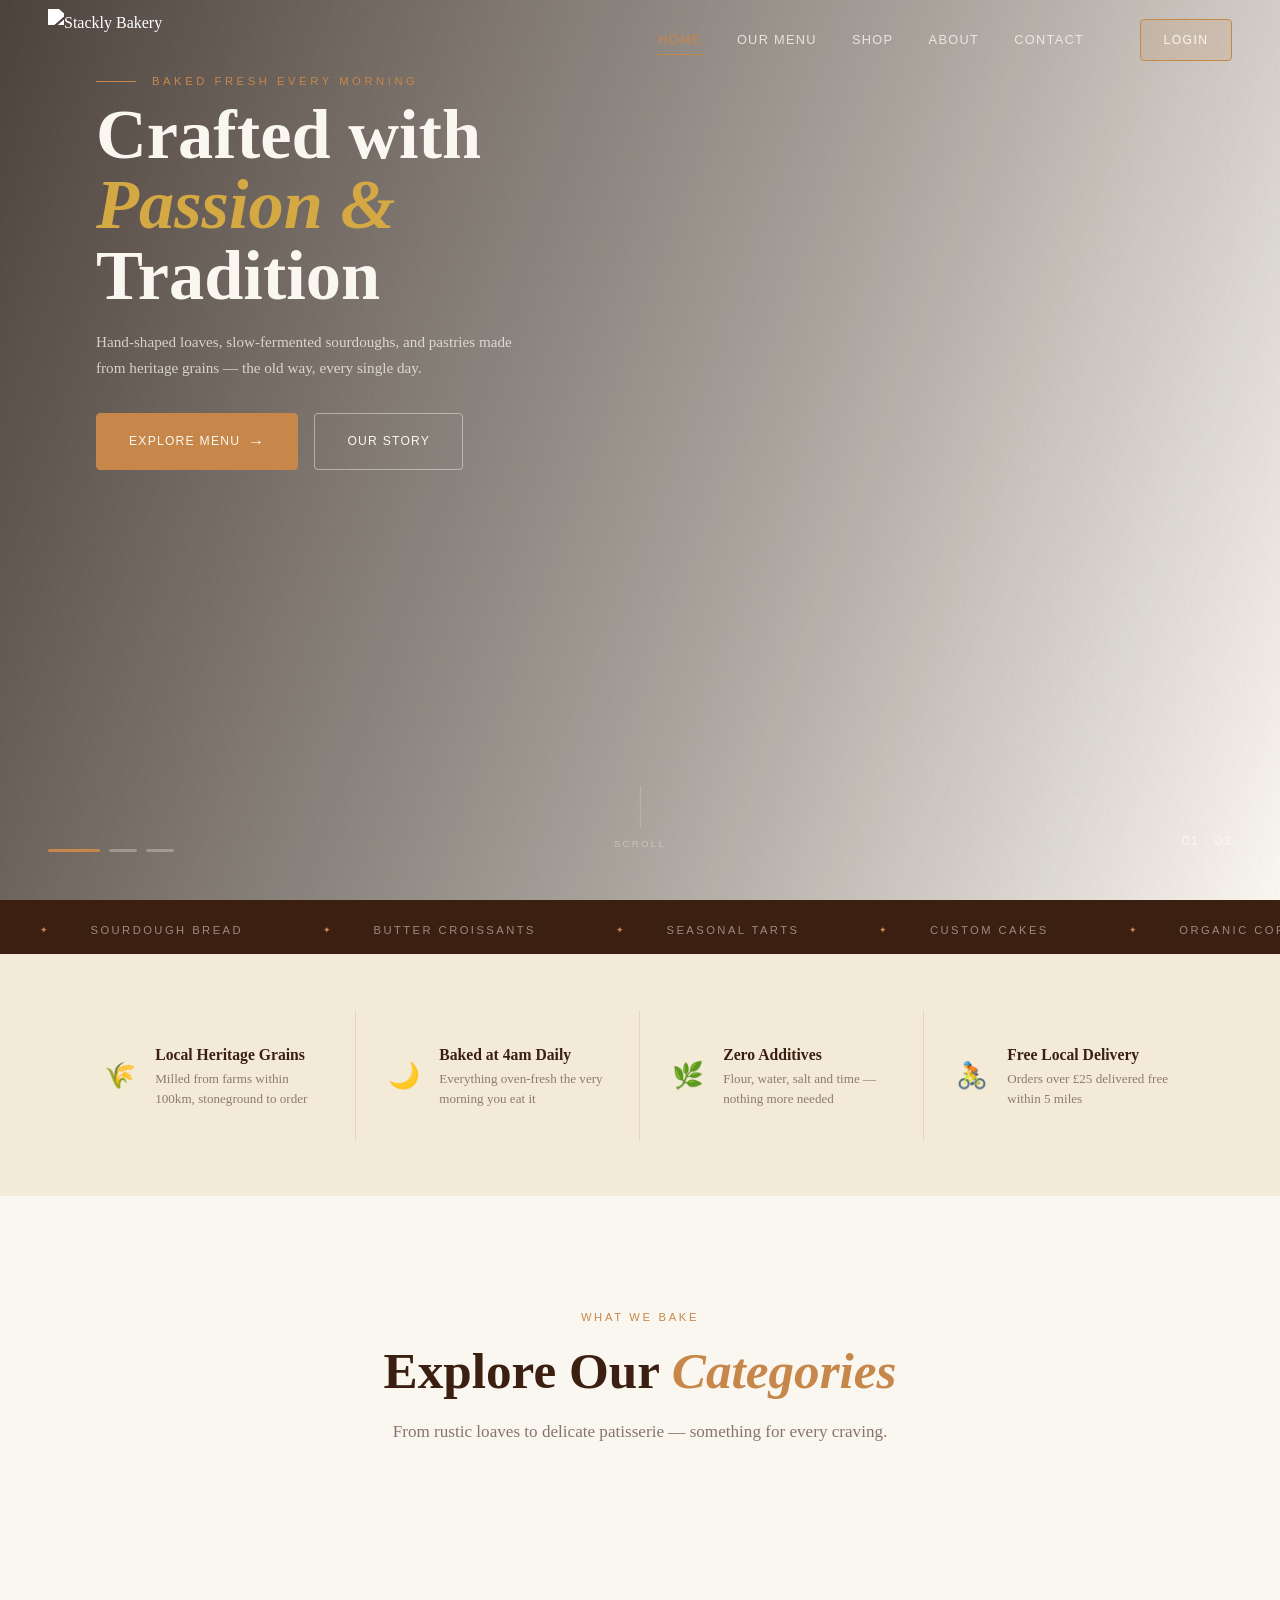
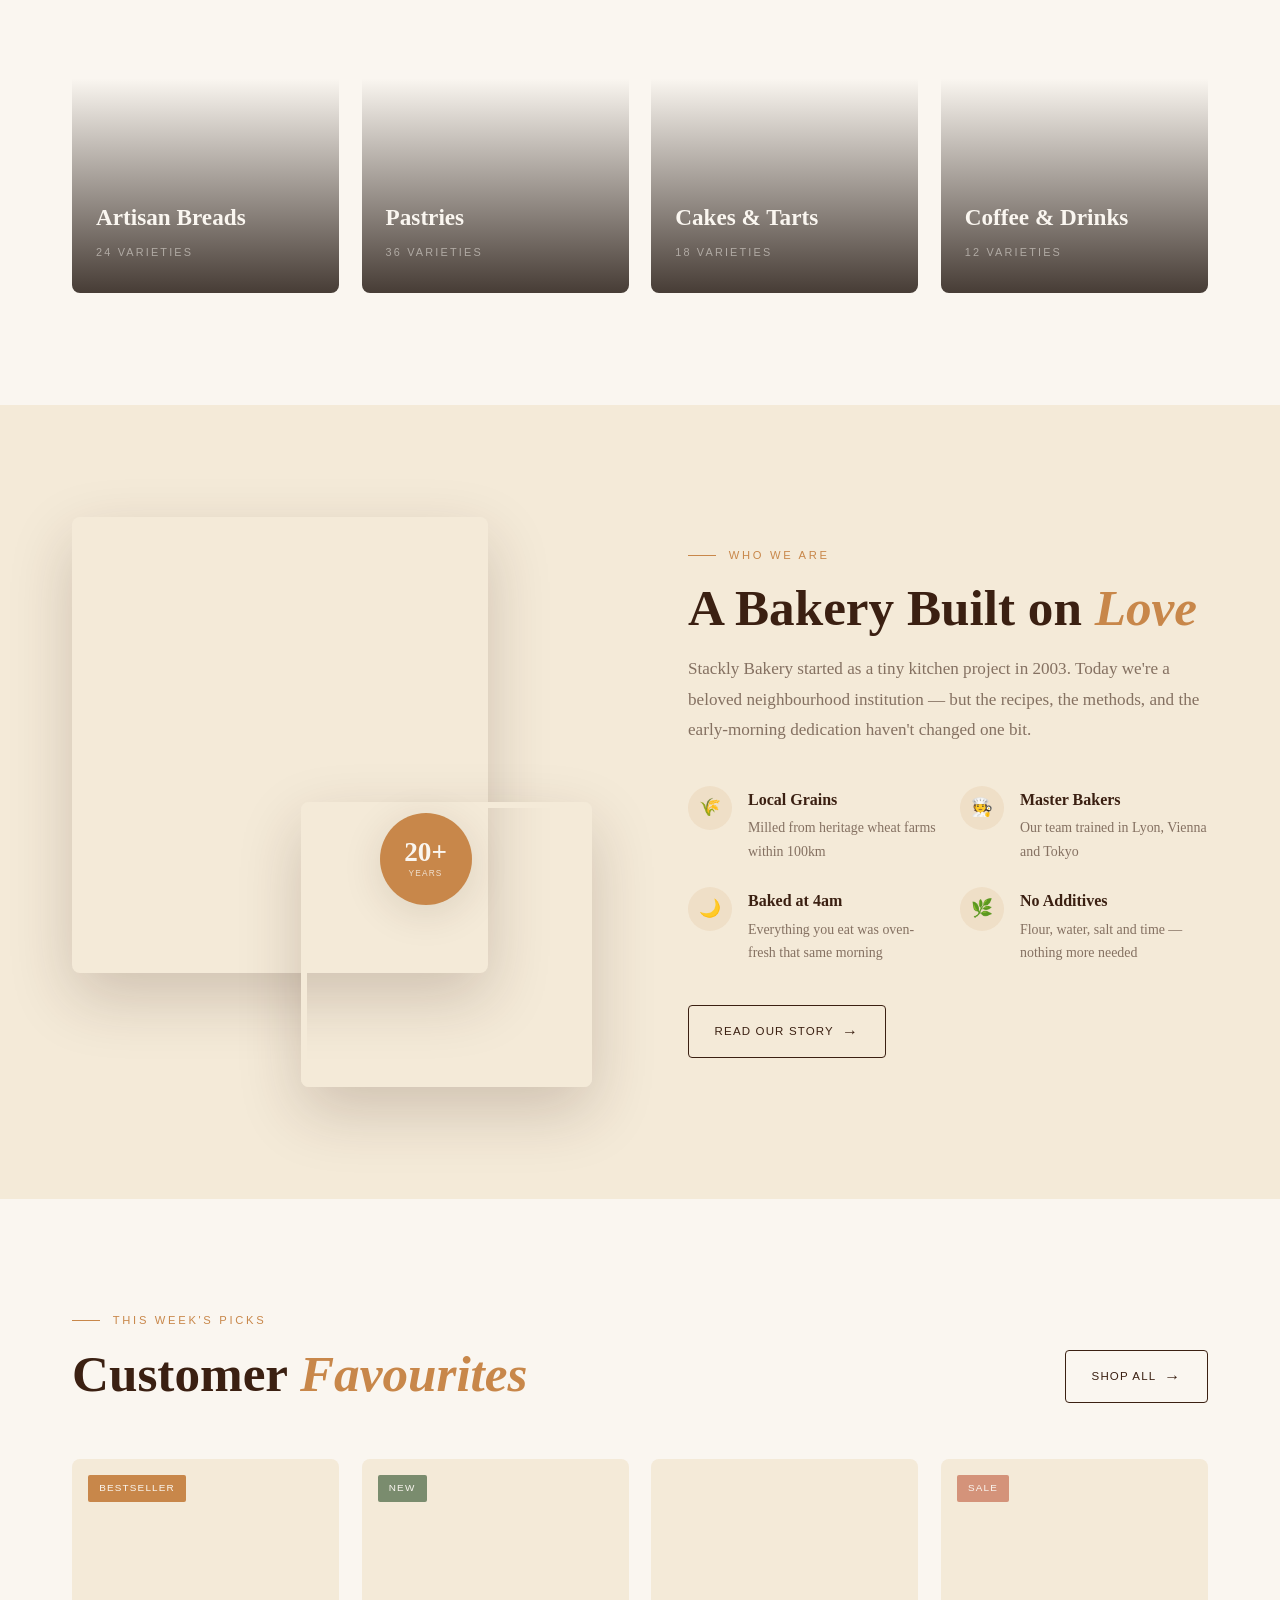
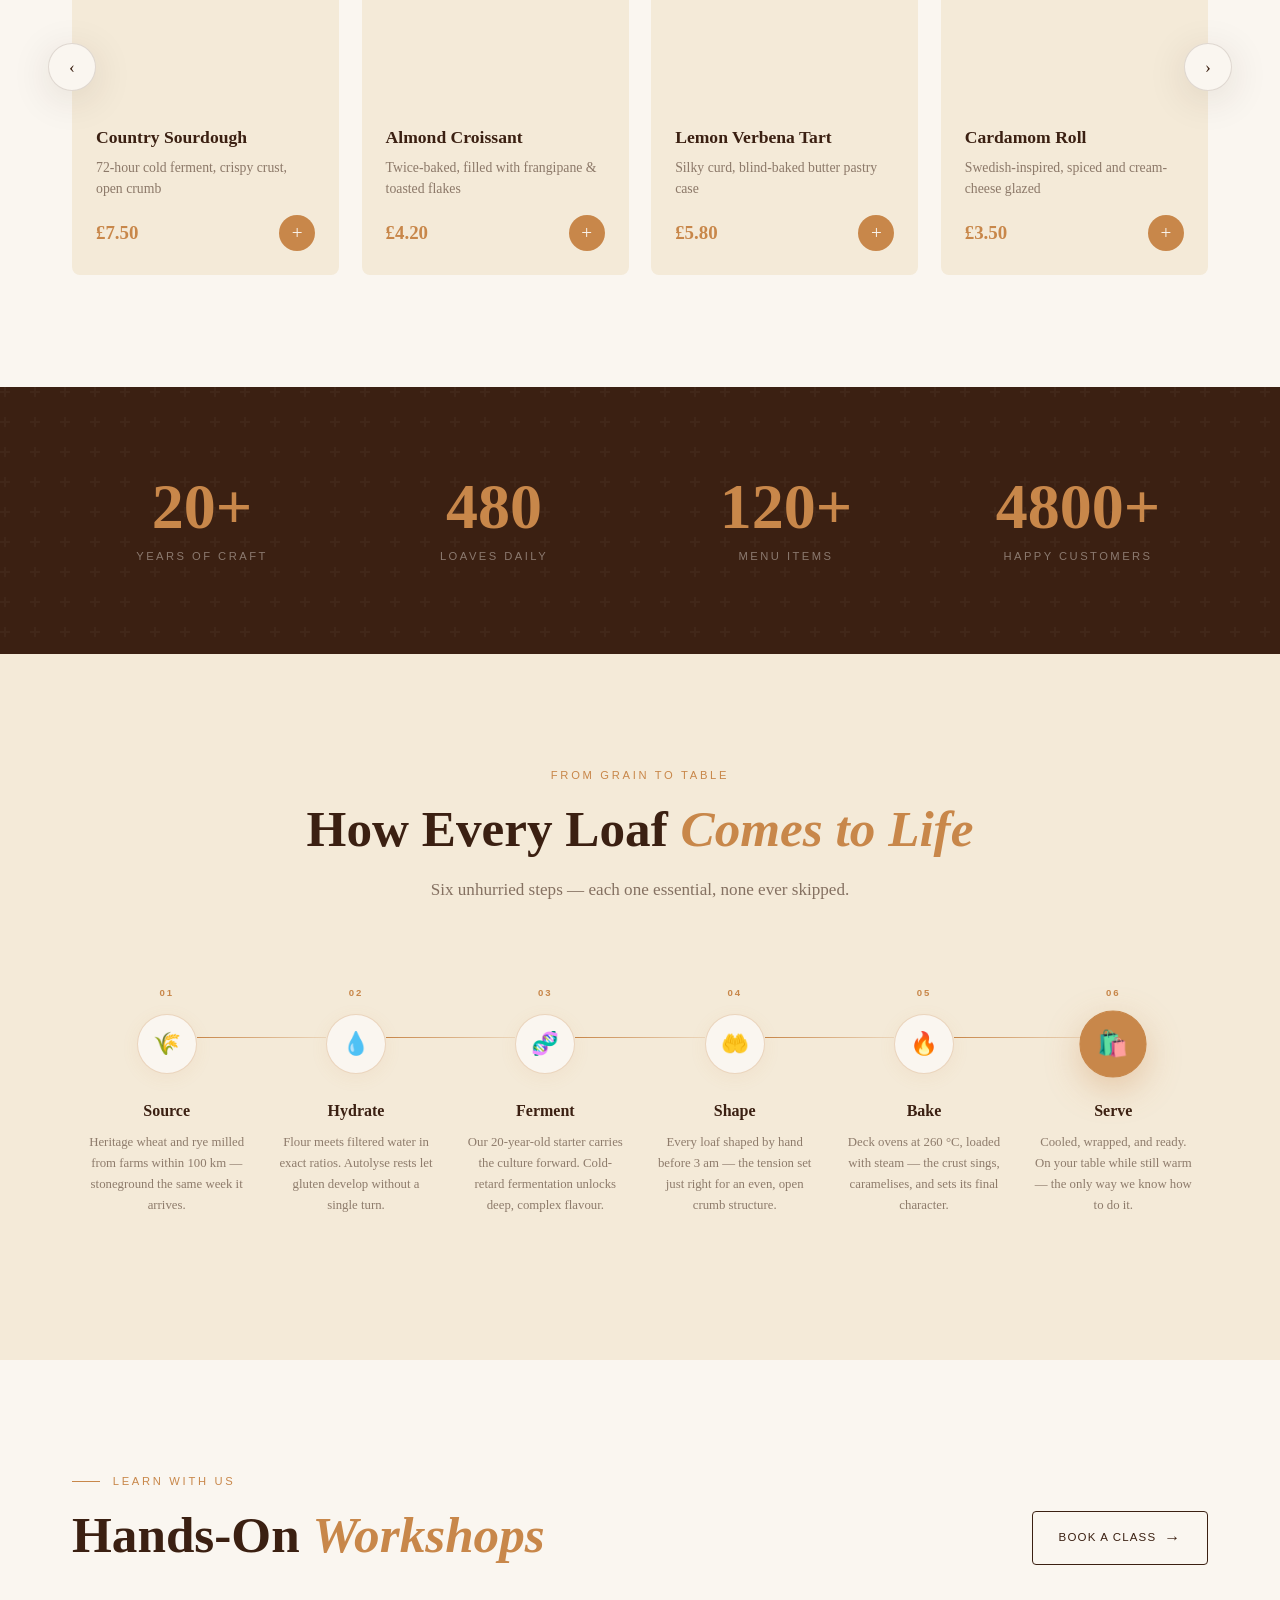
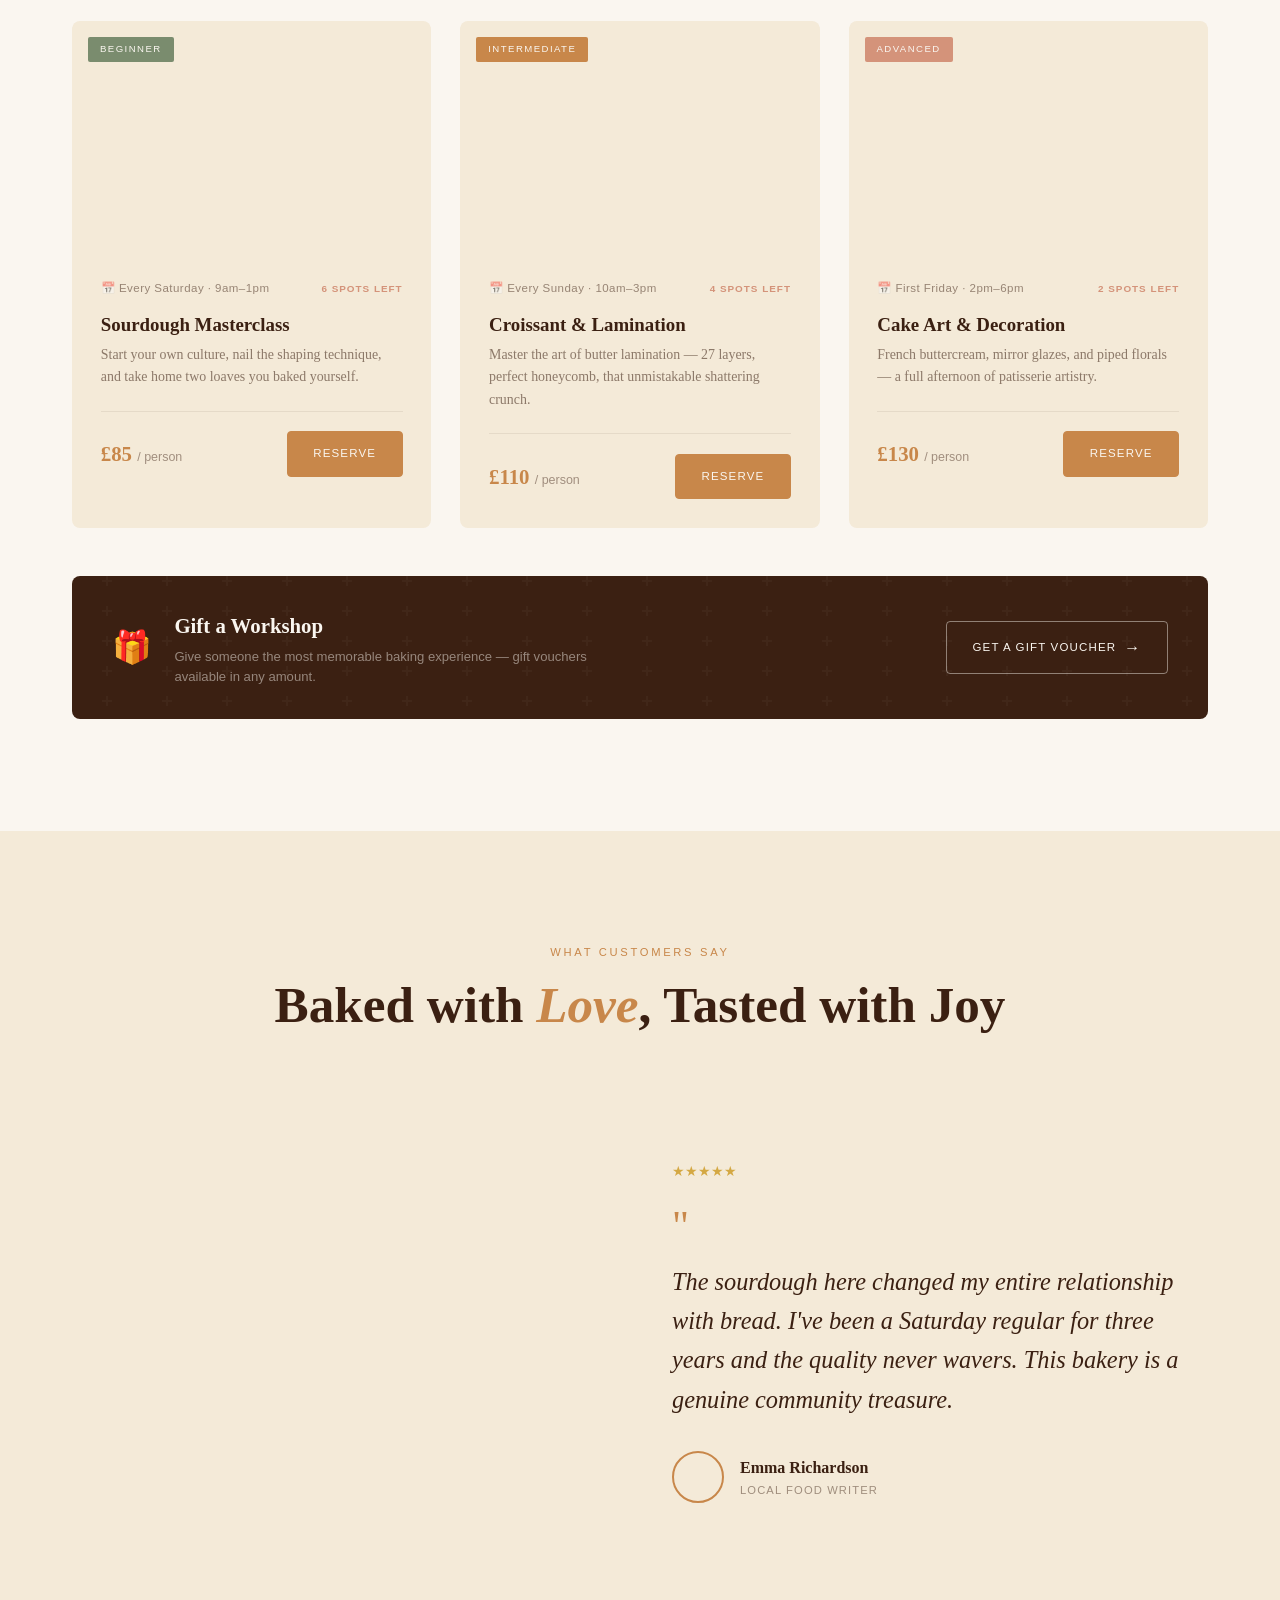
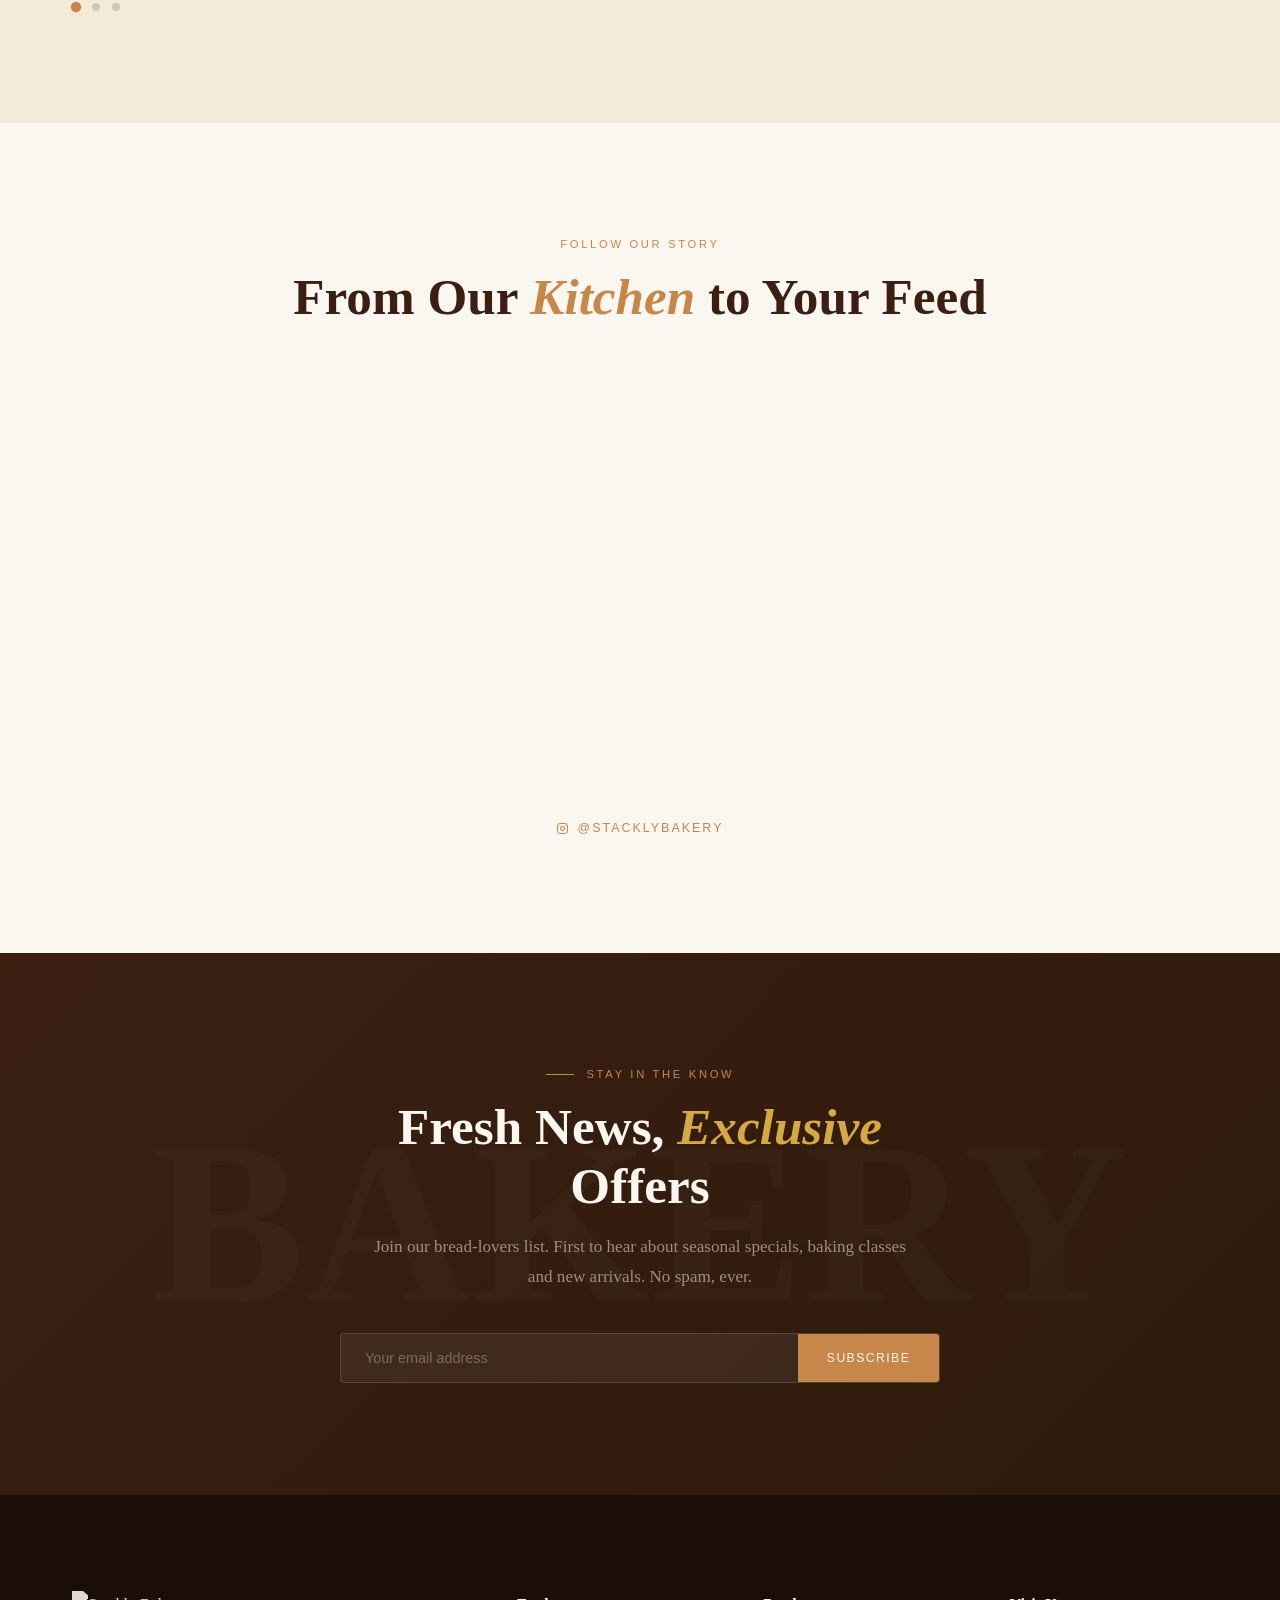
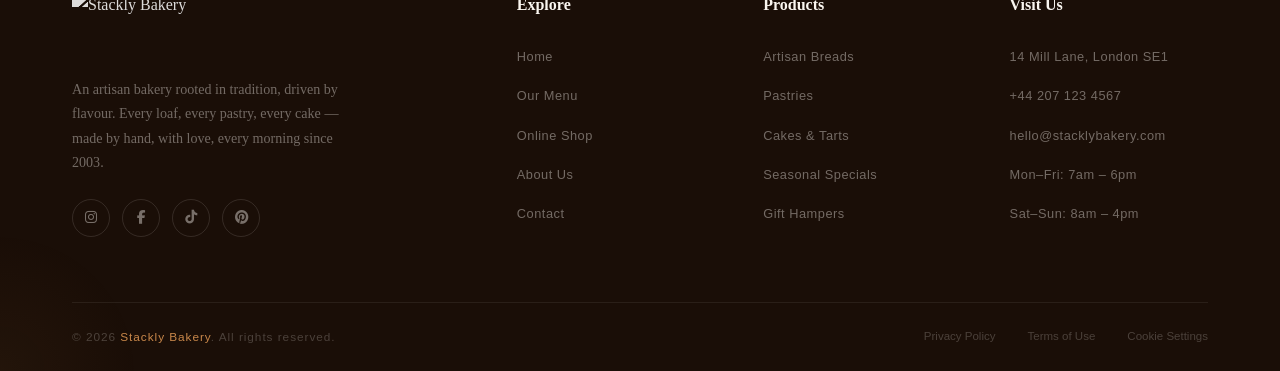
==== index.html @ a498f77d "initial commit" ====
<!DOCTYPE html>
<html lang="en">
<head>
  <meta charset="UTF-8" />
  <meta name="viewport" content="width=device-width, initial-scale=1.0" />
  <title>Stackly Bakery </title>
  <link rel="stylesheet" href="style.css" />
  <link rel="stylesheet" href="https://cdnjs.cloudflare.com/ajax/libs/font-awesome/6.5.0/css/all.min.css" />
</head>
<body>

<!-- Page Transition -->
<div class="page-overlay" id="page-overlay"></div>

<!-- Mobile Menu -->
<nav class="mobile-menu" id="mobile-menu">
  <button class="mobile-close" id="mobile-close" aria-label="Close menu">
    <span class="mobile-close-icon"></span>
  </button>
  <a href="index.html" class="active">Home</a>
  <a href="menu.html">Our Menu</a>
  <a href="shop.html">Shop</a>
  <a href="about.html">About</a>
  <a href="contact.html">Contact</a>
  <div class="mobile-menu-order">
    <a href="login.html" class="mobile-menu-order-btn">Login</a>
  </div>
  <div class="mobile-menu-footer">STACKLY BAKERY · EST. 2003</div>
</nav>

<!-- Navbar -->
<header class="navbar" id="navbar">
  <a href="index.html" class="nav-logo">
    <img
      src="https://snabsolutions.in/wp-content/uploads/2026/02/stackly-snab-solutions.png"
      alt="Stackly Bakery"
      class="nav-logo-img"
      loading="eager"
    />
  </a>
  <nav class="nav-links">
    <a href="index.html" class="active">Home</a>
    <a href="menu.html">Our Menu</a>
    <a href="shop.html">Shop</a>
    <a href="about.html">About</a>
    <a href="contact.html">Contact</a>
  </nav>
  <a href="login.html" class="nav-cta">Login</a>
  <button class="hamburger" id="hamburger" aria-label="Open menu">
    <span></span><span></span><span></span>
  </button>
</header>

<!-- ═══════════════════════════════════════
     HERO SLIDER
═══════════════════════════════════════ -->
<section class="hero-home">
  <div class="hero-slider">

    <div class="hero-slide active">
      <picture>
        <source srcset="https://images.unsplash.com/photo-1555507036-ab1f4038808a?w=1600&q=80&fit=crop&fm=webp" type="image/webp" />
        <img src="https://images.unsplash.com/photo-1555507036-ab1f4038808a?w=1600&q=80&fit=crop" alt="Fresh sourdough bread" loading="eager" />
      </picture>
      <div class="hero-content">
        <p class="hero-eyebrow">Baked Fresh Every Morning</p>
        <h1 class="hero-title">Crafted with<br /><em>Passion &amp;</em><br />Tradition</h1>
        <p class="hero-text">Hand-shaped loaves, slow-fermented sourdoughs, and pastries made from heritage grains — the old way, every single day.</p>
        <div class="hero-btns">
          <a href="menu.html" class="btn btn-primary btn-lg btn-arrow">Explore Menu</a>
          <a href="about.html" class="btn btn-outline btn-lg">Our Story</a>
        </div>
      </div>
    </div>

    <div class="hero-slide">
      <picture>
        <source srcset="https://images.unsplash.com/photo-1558961363-fa8fdf82db35?w=1600&q=80&fit=crop&fm=webp" type="image/webp" />
        <img src="https://images.unsplash.com/photo-1558961363-fa8fdf82db35?w=1600&q=80&fit=crop" alt="Assorted pastries" loading="lazy" />
      </picture>
      <div class="hero-content">
        <p class="hero-eyebrow">Sweet Moments Daily</p>
        <h1 class="hero-title">Pastries Worth<br /><em>WakingUp</em><br />Early For</h1>
        <p class="hero-text">Buttery croissants, fruit tarts, and hand-piped cakes — each made in-house before sunrise so they're perfect for you.</p>
        <div class="hero-btns">
          <a href="menu.html" class="btn btn-primary btn-lg btn-arrow">View Pastries</a>
          <a href="shop.html" class="btn btn-outline btn-lg">Shop Gifts</a>
        </div>
      </div>
    </div>

    <div class="hero-slide">
      <picture>
        <source srcset="https://images.unsplash.com/photo-1509440159596-0249088772ff?w=1600&q=80&fit=crop&fm=webp" type="image/webp" />
        <img src="https://images.unsplash.com/photo-1509440159596-0249088772ff?w=1600&q=80&fit=crop" alt="Baker at work" loading="lazy" />
      </picture>
      <div class="hero-content">
        <p class="hero-eyebrow">Since 2003</p>
        <h1 class="hero-title">Twenty Years of<br /><em>Artisan</em><br />Excellence</h1>
        <p class="hero-text">Two decades of perfecting our craft. Locally sourced ingredients, time-honoured recipes, and a community that keeps us kneading.</p>
        <div class="hero-btns">
          <a href="about.html" class="btn btn-primary btn-lg btn-arrow">Our Journey</a>
          <a href="contact.html" class="btn btn-outline btn-lg">Find Us</a>
        </div>
      </div>
    </div>

  </div>

  <div class="slider-nav">
    <div class="slider-dot active"></div>
    <div class="slider-dot"></div>
    <div class="slider-dot"></div>
  </div>

  <div class="slider-counter">
    <span id="slider-current">01</span> / <span id="slider-total">03</span>
  </div>

  <div class="scroll-hint">
    <div class="scroll-hint-line"></div>
    <span>Scroll</span>
  </div>
</section>

<!-- MARQUEE -->
<div class="marquee-bar">
  <div class="marquee-track">
    <div class="marquee-item">Sourdough Bread</div>
    <div class="marquee-item">Butter Croissants</div>
    <div class="marquee-item">Seasonal Tarts</div>
    <div class="marquee-item">Custom Cakes</div>
    <div class="marquee-item">Organic Coffee</div>
    <div class="marquee-item">Artisan Bagels</div>
    <div class="marquee-item">Vegan Options</div>
    <div class="marquee-item">Gift Hampers</div>
    <div class="marquee-item">Sourdough Bread</div>
    <div class="marquee-item">Butter Croissants</div>
    <div class="marquee-item">Seasonal Tarts</div>
    <div class="marquee-item">Custom Cakes</div>
    <div class="marquee-item">Organic Coffee</div>
    <div class="marquee-item">Artisan Bagels</div>
    <div class="marquee-item">Vegan Options</div>
    <div class="marquee-item">Gift Hampers</div>
  </div>
</div>

<!-- FEATURE STRIP -->
<div class="feature-strip">
  <div class="container">
    <div class="feature-strip-grid">
      <div class="feature-strip-item reveal" data-delay="1">
        <span class="feature-strip-icon">🌾</span>
        <div>
          <div class="feature-strip-name">Local Heritage Grains</div>
          <div class="feature-strip-desc">Milled from farms within 100km, stoneground to order</div>
        </div>
      </div>
      <div class="feature-strip-item reveal" data-delay="2">
        <span class="feature-strip-icon">🌙</span>
        <div>
          <div class="feature-strip-name">Baked at 4am Daily</div>
          <div class="feature-strip-desc">Everything oven-fresh the very morning you eat it</div>
        </div>
      </div>
      <div class="feature-strip-item reveal" data-delay="3">
        <span class="feature-strip-icon">🌿</span>
        <div>
          <div class="feature-strip-name">Zero Additives</div>
          <div class="feature-strip-desc">Flour, water, salt and time — nothing more needed</div>
        </div>
      </div>
      <div class="feature-strip-item reveal" data-delay="4">
        <span class="feature-strip-icon">🚴</span>
        <div>
          <div class="feature-strip-name">Free Local Delivery</div>
          <div class="feature-strip-desc">Orders over £25 delivered free within 5 miles</div>
        </div>
      </div>
    </div>
  </div>
</div>

<!-- CATEGORIES -->
<section class="section categories-section">
  <div class="container">
    <div class="text-center reveal">
      <p class="section-label">What We Bake</p>
      <h2 class="section-title">Explore Our <em>Categories</em></h2>
      <p class="section-sub">From rustic loaves to delicate patisserie — something for every craving.</p>
    </div>

    <div class="categories-grid">
      <div class="cat-card reveal" data-delay="1">
        <picture>
          <source srcset="https://pub-aaa82e9851064d22b954c3ebbafc9ae6.r2.dev/legacy/webp/freshly-baked-assortment-of-artisan-breads-Z7pfWHt-5vGHGeIwTIzjU.webp" type="image/webp" />
          <img src="https://pub-aaa82e9851064d22b954c3ebbafc9ae6.r2.dev/legacy/webp/freshly-baked-assortment-of-artisan-breads-Z7pfWHt-5vGHGeIwTIzjU.webp" alt="Artisan Breads" loading="lazy" />
        </picture>
        <div class="cat-card-info">
          <div class="cat-card-name">Artisan Breads</div>
          <div class="cat-card-count">24 varieties</div>
        </div>
        <a href="menu.html" class="cat-card-arrow">→</a>
      </div>

      <div class="cat-card reveal" data-delay="2">
        <picture>
          <source srcset="https://images.unsplash.com/photo-1548365328-8c6db3220e4c?w=600&q=80&fit=crop&fm=webp" type="image/webp" />
          <img src="https://images.unsplash.com/photo-1548365328-8c6db3220e4c?w=600&q=80&fit=crop" alt="Pastries" loading="lazy" />
        </picture>
        <div class="cat-card-info">
          <div class="cat-card-name">Pastries</div>
          <div class="cat-card-count">36 varieties</div>
        </div>
        <a href="menu.html" class="cat-card-arrow">→</a>
      </div>

      <div class="cat-card reveal" data-delay="3">
        <picture>
          <source srcset="https://images.unsplash.com/photo-1486427944299-d1955d23e34d?w=600&q=80&fit=crop&fm=webp" type="image/webp" />
          <img src="https://images.unsplash.com/photo-1486427944299-d1955d23e34d?w=600&q=80&fit=crop" alt="Cakes &amp; Tarts" loading="lazy" />
        </picture>
        <div class="cat-card-info">
          <div class="cat-card-name">Cakes &amp; Tarts</div>
          <div class="cat-card-count">18 varieties</div>
        </div>
        <a href="menu.html" class="cat-card-arrow">→</a>
      </div>

      <div class="cat-card reveal" data-delay="4">
        <picture>
          <source srcset="https://images.unsplash.com/photo-1495474472287-4d71bcdd2085?w=600&q=80&fit=crop&fm=webp" type="image/webp" />
          <img src="https://images.unsplash.com/photo-1495474472287-4d71bcdd2085?w=600&q=80&fit=crop" alt="Coffee &amp; Drinks" loading="lazy" />
        </picture>
        <div class="cat-card-info">
          <div class="cat-card-name">Coffee &amp; Drinks</div>
          <div class="cat-card-count">12 varieties</div>
        </div>
        <a href="menu.html" class="cat-card-arrow">→</a>
      </div>
    </div>
  </div>
</section>

<!-- ABOUT TEASER -->
<section class="section about-teaser">
  <div class="container">
    <div class="about-teaser-inner">
      <div class="about-image-stack reveal-left">
        <div class="about-img-main">
          <picture>
            <source srcset="https://images.unsplash.com/photo-1507003211169-0a1dd7228f2d?w=700&q=80&fit=crop&crop=faces&fm=webp" type="image/webp" />
            <img src="https://images.unsplash.com/photo-1507003211169-0a1dd7228f2d?w=700&q=80&fit=crop&crop=faces" alt="Head baker" loading="lazy" />
          </picture>
        </div>
        <div class="about-img-accent">
          <picture>
            <source srcset="https://images.unsplash.com/photo-1568254183919-78a4f43a2877?w=400&q=80&fit=crop&fm=webp" type="image/webp" />
            <img src="https://images.unsplash.com/photo-1568254183919-78a4f43a2877?w=400&q=80&fit=crop" alt="Fresh loaves" loading="lazy" />
          </picture>
        </div>
        <div class="about-badge">
          <div class="about-badge-num">20+</div>
          <div class="about-badge-text">Years</div>
        </div>
      </div>

      <div class="reveal-right">
        <p class="section-label">Who We Are</p>
        <h2 class="section-title">A Bakery Built on <em>Love</em></h2>
        <p class="section-sub">Stackly Bakery started as a tiny kitchen project in 2003. Today we're a beloved neighbourhood institution — but the recipes, the methods, and the early-morning dedication haven't changed one bit.</p>

        <div class="about-features">
          <div class="about-feat">
            <div class="about-feat-icon">🌾</div>
            <div>
              <div class="about-feat-title">Local Grains</div>
              <div class="about-feat-text">Milled from heritage wheat farms within 100km</div>
            </div>
          </div>
          <div class="about-feat">
            <div class="about-feat-icon">🧑‍🍳</div>
            <div>
              <div class="about-feat-title">Master Bakers</div>
              <div class="about-feat-text">Our team trained in Lyon, Vienna and Tokyo</div>
            </div>
          </div>
          <div class="about-feat">
            <div class="about-feat-icon">🌙</div>
            <div>
              <div class="about-feat-title">Baked at 4am</div>
              <div class="about-feat-text">Everything you eat was oven-fresh that same morning</div>
            </div>
          </div>
          <div class="about-feat">
            <div class="about-feat-icon">🌿</div>
            <div>
              <div class="about-feat-title">No Additives</div>
              <div class="about-feat-text">Flour, water, salt and time — nothing more needed</div>
            </div>
          </div>
        </div>

        <div style="margin-top:2.5rem">
          <a href="about.html" class="btn btn-outline-dark btn-arrow">Read Our Story</a>
        </div>
      </div>
    </div>
  </div>
</section>

<!-- FEATURED PRODUCTS -->
<section class="section products-section">
  <div class="container">
    <div style="display:flex;align-items:flex-end;justify-content:space-between;flex-wrap:wrap;gap:1rem;">
      <div class="reveal">
        <p class="section-label">This Week's Picks</p>
        <h2 class="section-title">Customer <em>Favourites</em></h2>
      </div>
      <a href="shop.html" class="btn btn-outline-dark btn-arrow reveal">Shop All</a>
    </div>

    <div class="products-carousel">
      <div class="products-track-wrap">
        <div class="products-track" id="products-track">

          <div class="product-card">
            <div class="product-img">
              <picture>
                <source srcset="https://images.unsplash.com/photo-1586444248902-2f64eddc13df?w=500&q=80&fit=crop&fm=webp" type="image/webp" />
                <img src="https://images.unsplash.com/photo-1586444248902-2f64eddc13df?w=500&q=80&fit=crop" alt="Country Sourdough" loading="lazy" />
              </picture>
              <div class="product-badge">Bestseller</div>
            </div>
            <div class="product-info">
              <div class="product-name">Country Sourdough</div>
              <div class="product-desc">72-hour cold ferment, crispy crust, open crumb</div>
              <div class="product-footer">
                <div class="product-price">£7.50</div>
                <button class="product-add" title="Add to cart">+</button>
              </div>
            </div>
          </div>

          <div class="product-card">
            <div class="product-img">
              <picture>
                <source srcset="https://images.unsplash.com/photo-1555507036-ab1f4038808a?w=500&q=80&fit=crop&fm=webp" type="image/webp" />
                <img src="https://images.unsplash.com/photo-1555507036-ab1f4038808a?w=500&q=80&fit=crop" alt="Almond Croissant" loading="lazy" />
              </picture>
              <div class="product-badge new">New</div>
            </div>
            <div class="product-info">
              <div class="product-name">Almond Croissant</div>
              <div class="product-desc">Twice-baked, filled with frangipane &amp; toasted flakes</div>
              <div class="product-footer">
                <div class="product-price">£4.20</div>
                <button class="product-add" title="Add to cart">+</button>
              </div>
            </div>
          </div>

          <div class="product-card">
            <div class="product-img">
              <picture>
                <source srcset="https://images.unsplash.com/photo-1571115177098-24ec42ed204d?w=500&q=80&fit=crop&fm=webp" type="image/webp" />
                <img src="https://images.unsplash.com/photo-1571115177098-24ec42ed204d?w=500&q=80&fit=crop" alt="Lemon Tart" loading="lazy" />
              </picture>
            </div>
            <div class="product-info">
              <div class="product-name">Lemon Verbena Tart</div>
              <div class="product-desc">Silky curd, blind-baked butter pastry case</div>
              <div class="product-footer">
                <div class="product-price">£5.80</div>
                <button class="product-add" title="Add to cart">+</button>
              </div>
            </div>
          </div>

          <div class="product-card">
            <div class="product-img">
              <picture>
                <source srcset="https://images.unsplash.com/photo-1464349095431-e9a21285b5f3?w=500&q=80&fit=crop&fm=webp" type="image/webp" />
                <img src="https://images.unsplash.com/photo-1464349095431-e9a21285b5f3?w=500&q=80&fit=crop" alt="Cardamom Roll" loading="lazy" />
              </picture>
              <div class="product-badge sale">Sale</div>
            </div>
            <div class="product-info">
              <div class="product-name">Cardamom Roll</div>
              <div class="product-desc">Swedish-inspired, spiced and cream-cheese glazed</div>
              <div class="product-footer">
                <div class="product-price">£3.50</div>
                <button class="product-add" title="Add to cart">+</button>
              </div>
            </div>
          </div>

          <div class="product-card">
            <div class="product-img">
              <picture>
                <source srcset="https://7thheavendehradun.in/wp-content/uploads/2025/09/10.webp" type="image/webp" />
                <img src="https://7thheavendehradun.in/wp-content/uploads/2025/09/10.webp" alt="Chocolate Cake" loading="lazy" />
              </picture>
            </div>
            <div class="product-info">
              <div class="product-name">Dark Chocolate Cake</div>
              <div class="product-desc">Three layers, ganache drip, cocoa nibs topping</div>
              <div class="product-footer">
                <div class="product-price">£32.00</div>
                <button class="product-add" title="Add to cart">+</button>
              </div>
            </div>
          </div>

          <div class="product-card">
            <div class="product-img">
              <picture>
                <source srcset="https://images.unsplash.com/photo-1534432182912-63863115e106?w=500&q=80&fit=crop&fm=webp" type="image/webp" />
                <img src="https://images.unsplash.com/photo-1534432182912-63863115e106?w=500&q=80&fit=crop" alt="Focaccia" loading="lazy" />
              </picture>
              <div class="product-badge new">New</div>
            </div>
            <div class="product-info">
              <div class="product-name">Rosemary Focaccia</div>
              <div class="product-desc">Dimpled, olive-oiled, topped with fleur de sel</div>
              <div class="product-footer">
                <div class="product-price">£5.00</div>
                <button class="product-add" title="Add to cart">+</button>
              </div>
            </div>
          </div>

        </div>
      </div>
      <button class="carousel-prev" id="carousel-prev">‹</button>
      <button class="carousel-next" id="carousel-next">›</button>
    </div>
  </div>
</section>

<!-- STATS -->
<section class="stats-section">
  <div class="container">
    <div class="stats-grid">
      <div class="stat-item reveal" data-delay="1">
        <div class="stat-num"><span data-count="20" data-suffix="+">0+</span></div>
        <div class="stat-label">Years of Craft</div>
      </div>
      <div class="stat-item reveal" data-delay="2">
        <div class="stat-num"><span data-count="480">0</span></div>
        <div class="stat-label">Loaves Daily</div>
      </div>
      <div class="stat-item reveal" data-delay="3">
        <div class="stat-num"><span data-count="120" data-suffix="+">0+</span></div>
        <div class="stat-label">Menu Items</div>
      </div>
      <div class="stat-item reveal" data-delay="4">
        <div class="stat-num"><span data-count="4800" data-suffix="+">0+</span></div>
        <div class="stat-label">Happy Customers</div>
      </div>
    </div>
  </div>
</section>

<!-- ═══════════════════════════════════════
     OUR PROCESS
═══════════════════════════════════════ -->
<section class="section process-section">
  <div class="container">
    <div class="text-center reveal">
      <p class="section-label">From Grain to Table</p>
      <h2 class="section-title">How Every Loaf <em>Comes to Life</em></h2>
      <p class="section-sub">Six unhurried steps — each one essential, none ever skipped.</p>
    </div>

    <div class="process-track">

      <div class="process-step reveal" data-delay="1">
        <div class="process-num">01</div>
        <div class="process-icon-wrap">
          <span class="process-icon">🌾</span>
        </div>
        <div class="process-body">
          <h3 class="process-title">Source</h3>
          <p class="process-desc">Heritage wheat and rye milled from farms within 100 km — stoneground the same week it arrives.</p>
        </div>
        <div class="process-connector"></div>
      </div>

      <div class="process-step reveal" data-delay="2">
        <div class="process-num">02</div>
        <div class="process-icon-wrap">
          <span class="process-icon">💧</span>
        </div>
        <div class="process-body">
          <h3 class="process-title">Hydrate</h3>
          <p class="process-desc">Flour meets filtered water in exact ratios. Autolyse rests let gluten develop without a single turn.</p>
        </div>
        <div class="process-connector"></div>
      </div>

      <div class="process-step reveal" data-delay="3">
        <div class="process-num">03</div>
        <div class="process-icon-wrap">
          <span class="process-icon">🧬</span>
        </div>
        <div class="process-body">
          <h3 class="process-title">Ferment</h3>
          <p class="process-desc">Our 20-year-old starter carries the culture forward. Cold-retard fermentation unlocks deep, complex flavour.</p>
        </div>
        <div class="process-connector"></div>
      </div>

      <div class="process-step reveal" data-delay="4">
        <div class="process-num">04</div>
        <div class="process-icon-wrap">
          <span class="process-icon">🤲</span>
        </div>
        <div class="process-body">
          <h3 class="process-title">Shape</h3>
          <p class="process-desc">Every loaf shaped by hand before 3 am — the tension set just right for an even, open crumb structure.</p>
        </div>
        <div class="process-connector"></div>
      </div>

      <div class="process-step reveal" data-delay="5">
        <div class="process-num">05</div>
        <div class="process-icon-wrap">
          <span class="process-icon">🔥</span>
        </div>
        <div class="process-body">
          <h3 class="process-title">Bake</h3>
          <p class="process-desc">Deck ovens at 260 °C, loaded with steam — the crust sings, caramelises, and sets its final character.</p>
        </div>
        <div class="process-connector"></div>
      </div>

      <div class="process-step reveal" data-delay="6">
        <div class="process-num">06</div>
        <div class="process-icon-wrap active">
          <span class="process-icon">🛍️</span>
        </div>
        <div class="process-body">
          <h3 class="process-title">Serve</h3>
          <p class="process-desc">Cooled, wrapped, and ready. On your table while still warm — the only way we know how to do it.</p>
        </div>
      </div>

    </div>
  </div>
</section>

<!-- ═══════════════════════════════════════
     BAKING WORKSHOPS
═══════════════════════════════════════ -->
<section class="section workshops-section">
  <div class="container">
    <div style="display:flex;align-items:flex-end;justify-content:space-between;flex-wrap:wrap;gap:1rem;">
      <div class="reveal">
        <p class="section-label">Learn With Us</p>
        <h2 class="section-title">Hands-On <em>Workshops</em></h2>
      </div>
      <a href="contact.html" class="btn btn-outline-dark btn-arrow reveal">Book a Class</a>
    </div>

    <div class="workshops-grid">

      <div class="workshop-card reveal" data-delay="1">
        <div class="workshop-img">
          <picture>
            <source srcset="https://images.unsplash.com/photo-1509440159596-0249088772ff?w=600&q=80&fit=crop&fm=webp" type="image/webp" />
            <img src="https://images.unsplash.com/photo-1509440159596-0249088772ff?w=600&q=80&fit=crop" alt="Sourdough Masterclass" loading="lazy" />
          </picture>
          <div class="workshop-level">Beginner</div>
        </div>
        <div class="workshop-body">
          <div class="workshop-meta">
            <span class="workshop-date">📅 Every Saturday · 9am–1pm</span>
            <span class="workshop-spots">6 spots left</span>
          </div>
          <h3 class="workshop-name">Sourdough Masterclass</h3>
          <p class="workshop-desc">Start your own culture, nail the shaping technique, and take home two loaves you baked yourself.</p>
          <div class="workshop-footer">
            <div class="workshop-price">£85 <span>/ person</span></div>
            <a href="contact.html" class="btn btn-primary">Reserve</a>
          </div>
        </div>
      </div>

      <div class="workshop-card reveal" data-delay="2">
        <div class="workshop-img">
          <picture>
            <source srcset="https://images.unsplash.com/photo-1558961363-fa8fdf82db35?w=600&q=80&fit=crop&fm=webp" type="image/webp" />
            <img src="https://images.unsplash.com/photo-1558961363-fa8fdf82db35?w=600&q=80&fit=crop" alt="Croissant Workshop" loading="lazy" />
          </picture>
          <div class="workshop-level intermediate">Intermediate</div>
        </div>
        <div class="workshop-body">
          <div class="workshop-meta">
            <span class="workshop-date">📅 Every Sunday · 10am–3pm</span>
            <span class="workshop-spots">4 spots left</span>
          </div>
          <h3 class="workshop-name">Croissant &amp; Lamination</h3>
          <p class="workshop-desc">Master the art of butter lamination — 27 layers, perfect honeycomb, that unmistakable shattering crunch.</p>
          <div class="workshop-footer">
            <div class="workshop-price">£110 <span>/ person</span></div>
            <a href="contact.html" class="btn btn-primary">Reserve</a>
          </div>
        </div>
      </div>

      <div class="workshop-card reveal" data-delay="3">
        <div class="workshop-img">
          <picture>
            <source srcset="https://images.unsplash.com/photo-1486427944299-d1955d23e34d?w=600&q=80&fit=crop&fm=webp" type="image/webp" />
            <img src="https://images.unsplash.com/photo-1486427944299-d1955d23e34d?w=600&q=80&fit=crop" alt="Cake Decorating" loading="lazy" />
          </picture>
          <div class="workshop-level advanced">Advanced</div>
        </div>
        <div class="workshop-body">
          <div class="workshop-meta">
            <span class="workshop-date">📅 First Friday · 2pm–6pm</span>
            <span class="workshop-spots">2 spots left</span>
          </div>
          <h3 class="workshop-name">Cake Art &amp; Decoration</h3>
          <p class="workshop-desc">French buttercream, mirror glazes, and piped florals — a full afternoon of patisserie artistry.</p>
          <div class="workshop-footer">
            <div class="workshop-price">£130 <span>/ person</span></div>
            <a href="contact.html" class="btn btn-primary">Reserve</a>
          </div>
        </div>
      </div>

    </div>

    <div class="workshops-banner reveal">
      <div class="workshops-banner-text">
        <span class="workshops-banner-icon">🎁</span>
        <div>
          <div class="workshops-banner-title">Gift a Workshop</div>
          <div class="workshops-banner-sub">Give someone the most memorable baking experience — gift vouchers available in any amount.</div>
        </div>
      </div>
      <a href="contact.html" class="btn btn-outline btn-arrow">Get a Gift Voucher</a>
    </div>

  </div>
</section>

<!-- TESTIMONIALS -->
<section class="section testimonials-section">
  <div class="container">
    <div class="text-center reveal">
      <p class="section-label">What Customers Say</p>
      <h2 class="section-title">Baked with <em>Love</em>, Tasted with Joy</h2>
    </div>

    <div class="testimonials-wrap">
      <div class="testimonials-track" id="testimonials-track">

        <div class="testimonial-slide">
          <div class="testimonial-img">
            <picture>
              <source srcset="https://images.unsplash.com/photo-1556742049-0cfed4f6a45d?w=700&q=80&fit=crop&fm=webp" type="image/webp" />
              <img src="https://images.unsplash.com/photo-1556742049-0cfed4f6a45d?w=700&q=80&fit=crop" alt="Bakery interior" loading="lazy" />
            </picture>
          </div>
          <div class="testimonial-content">
            <div class="stars">★★★★★</div>
            <div class="testimonial-quote">"</div>
            <p class="testimonial-text">The sourdough here changed my entire relationship with bread. I've been a Saturday regular for three years and the quality never wavers. This bakery is a genuine community treasure.</p>
            <div class="testimonial-author">
              <div class="testimonial-avatar">
                <picture>
                  <source srcset="https://img-cdn.publive.online/filters:format(webp)/filters:format(webp)/spiritz/media/media_files/2026/03/02/tanvi-palshikar-pastry-chef-jw-marriott-goa-2026-03-02-17-09-39.png" type="image/webp" />
                  <img src="https://images.unsplash.com/photo-1494790108755-2616b612b25c?w=100&q=80&fit=crop&crop=faces" alt="Emma R" loading="lazy" />
                </picture>
              </div>
              <div>
                <div class="testimonial-name">Emma Richardson</div>
                <div class="testimonial-role">Local food writer</div>
              </div>
            </div>
          </div>
        </div>

        <div class="testimonial-slide">
          <div class="testimonial-img">
            <picture>
              <source srcset="https://images.unsplash.com/photo-1517433367423-c7e5b0f35086?w=700&q=80&fit=crop&fm=webp" type="image/webp" />
              <img src="https://images.unsplash.com/photo-1517433367423-c7e5b0f35086?w=700&q=80&fit=crop" alt="Pastries" loading="lazy" />
            </picture>
          </div>
          <div class="testimonial-content">
            <div class="stars">★★★★★</div>
            <div class="testimonial-quote">"</div>
            <p class="testimonial-text">Stackly Bakery made our wedding cake and it was absolutely stunning — beautiful to look at and even better to eat. Every single guest asked who made it. Worth every penny.</p>
            <div class="testimonial-author">
              <div class="testimonial-avatar">
                <picture>
                  <source srcset="https://images.unsplash.com/photo-1507003211169-0a1dd7228f2d?w=100&q=80&fit=crop&crop=faces&fm=webp" type="image/webp" />
                  <img src="https://images.unsplash.com/photo-1507003211169-0a1dd7228f2d?w=100&q=80&fit=crop&crop=faces" alt="James T" loading="lazy" />
                </picture>
              </div>
              <div>
                <div class="testimonial-name">James &amp; Sophie Thornton</div>
                <div class="testimonial-role">Wedding clients</div>
              </div>
            </div>
          </div>
        </div>

        <div class="testimonial-slide">
          <div class="testimonial-img">
            <picture>
              <source srcset="https://images.unsplash.com/photo-1495147466023-ac5c588e2e94?w=700&q=80&fit=crop&fm=webp" type="image/webp" />
              <img src="https://images.unsplash.com/photo-1495147466023-ac5c588e2e94?w=700&q=80&fit=crop" alt="Cakes display" loading="lazy" />
            </picture>
          </div>
          <div class="testimonial-content">
            <div class="stars">★★★★★</div>
            <div class="testimonial-quote">"</div>
            <p class="testimonial-text">I've tried bakeries across Europe and Stackly matches the very best. The croissants have that perfect lamination and the almond filling is not overly sweet. Truly world-class.</p>
            <div class="testimonial-author">
              <div class="testimonial-avatar">
                <picture>
                  <source srcset="https://images.unsplash.com/photo-1438761681033-6461ffad8d80?w=100&q=80&fit=crop&crop=faces&fm=webp" type="image/webp" />
                  <img src="https://images.unsplash.com/photo-1438761681033-6461ffad8d80?w=100&q=80&fit=crop&crop=faces" alt="Sophie M" loading="lazy" />
                </picture>
              </div>
              <div>
                <div class="testimonial-name">Sophie Marceau</div>
                <div class="testimonial-role">Travel food blogger</div>
              </div>
            </div>
          </div>
        </div>

      </div>
    </div>
    <div class="t-nav" style="margin-top:2rem">
      <div class="t-dot active"></div>
      <div class="t-dot"></div>
      <div class="t-dot"></div>
    </div>
  </div>
</section>

<!-- INSTAGRAM GALLERY -->
<section class="section gallery-section">
  <div class="container-wide">
    <div class="text-center reveal">
      <p class="section-label">Follow Our Story</p>
      <h2 class="section-title">From Our <em>Kitchen</em> to Your Feed</h2>
    </div>

    <div class="insta-grid" style="margin-top:3rem">
      <div class="insta-item">
        <picture>
          <source srcset="https://images.unsplash.com/photo-1555507036-ab1f4038808a?w=600&q=80&fit=crop&fm=webp" type="image/webp" />
          <img src="https://images.unsplash.com/photo-1555507036-ab1f4038808a?w=600&q=80&fit=crop" alt="Gallery 1" loading="lazy" />
        </picture>
        <div class="insta-overlay"><span>📷</span></div>
      </div>
      <div class="insta-item">
        <picture>
          <source srcset="https://images.unsplash.com/photo-1558961363-fa8fdf82db35?w=400&q=80&fit=crop&fm=webp" type="image/webp" />
          <img src="https://images.unsplash.com/photo-1558961363-fa8fdf82db35?w=400&q=80&fit=crop" alt="Gallery 2" loading="lazy" />
        </picture>
        <div class="insta-overlay"><span>📷</span></div>
      </div>
      <div class="insta-item">
        <picture>
          <source srcset="https://7thheavendehradun.in/wp-content/uploads/2025/09/10.webp" type="image/webp" />
          <img src="https://7thheavendehradun.in/wp-content/uploads/2025/09/10.webp" alt="Gallery 3" loading="lazy" />
        </picture>
        <div class="insta-overlay"><span>📷</span></div>
      </div>
      <div class="insta-item">
        <picture>
          <source srcset="https://images.unsplash.com/photo-1571115177098-24ec42ed204d?w=400&q=80&fit=crop&fm=webp" type="image/webp" />
          <img src="https://images.unsplash.com/photo-1571115177098-24ec42ed204d?w=400&q=80&fit=crop" alt="Gallery 4" loading="lazy" />
        </picture>
        <div class="insta-overlay"><span>📷</span></div>
      </div>
      <div class="insta-item">
        <picture>
          <source srcset="https://images.unsplash.com/photo-1464349095431-e9a21285b5f3?w=400&q=80&fit=crop&fm=webp" type="image/webp" />
          <img src="https://images.unsplash.com/photo-1464349095431-e9a21285b5f3?w=400&q=80&fit=crop" alt="Gallery 5" loading="lazy" />
        </picture>
        <div class="insta-overlay"><span>📷</span></div>
      </div>
      <div class="insta-item">
        <picture>
          <source srcset="https://images.unsplash.com/photo-1586444248902-2f64eddc13df?w=400&q=80&fit=crop&fm=webp" type="image/webp" />
          <img src="https://images.unsplash.com/photo-1586444248902-2f64eddc13df?w=400&q=80&fit=crop" alt="Gallery 6" loading="lazy" />
        </picture>
        <div class="insta-overlay"><span>📷</span></div>
      </div>
      <div class="insta-item">
        <picture>
          <source srcset="https://images.unsplash.com/photo-1517433367423-c7e5b0f35086?w=400&q=80&fit=crop&fm=webp" type="image/webp" />
          <img src="https://images.unsplash.com/photo-1517433367423-c7e5b0f35086?w=400&q=80&fit=crop" alt="Gallery 7" loading="lazy" />
        </picture>
        <div class="insta-overlay"><span>📷</span></div>
      </div>
    </div>

    <div class="insta-cta" style="margin-top:2rem">
      <a href="#" class="insta-handle"><i class="fab fa-instagram"></i> @stacklybakery</a>
    </div>
  </div>
</section>

<!-- NEWSLETTER -->
<section class="newsletter-section">
  <div class="newsletter-inner reveal">
    <p class="section-label" style="justify-content:center;color:var(--caramel)">Stay in the Know</p>
    <h2 class="section-title" style="color:var(--cream)">Fresh News, <em style="color:var(--gold)">Exclusive</em> Offers</h2>
    <p class="section-sub">Join our bread-lovers list. First to hear about seasonal specials, baking classes and new arrivals. No spam, ever.</p>
    <form class="newsletter-form" onsubmit="return false">
      <input type="email" placeholder="Your email address" required />
      <button type="submit">Subscribe</button>
    </form>
  </div>
</section>

<!-- FOOTER -->
<footer>
  <div class="container">
    <div class="footer-grid">
      <div class="footer-brand">
        <div class="footer-logo-wrap">
          <img src="https://snabsolutions.in/wp-content/uploads/2026/02/stackly-snab-solutions.png" alt="Stackly Bakery" class="footer-logo-img" loading="lazy" />
        </div>
        <p>An artisan bakery rooted in tradition, driven by flavour. Every loaf, every pastry, every cake — made by hand, with love, every morning since 2003.</p>
        <div class="footer-socials">
          <a href="#" aria-label="Instagram"><i class="fab fa-instagram"></i></a>
          <a href="#" aria-label="Facebook"><i class="fab fa-facebook-f"></i></a>
          <a href="#" aria-label="TikTok"><i class="fab fa-tiktok"></i></a>
          <a href="#" aria-label="Pinterest"><i class="fab fa-pinterest"></i></a>
        </div>
      </div>

      <div>
        <div class="footer-col-title">Explore</div>
        <ul class="footer-links">
          <li><a href="index.html">Home</a></li>
          <li><a href="menu.html">Our Menu</a></li>
          <li><a href="shop.html">Online Shop</a></li>
          <li><a href="about.html">About Us</a></li>
          <li><a href="contact.html">Contact</a></li>
        </ul>
      </div>

      <div>
        <div class="footer-col-title">Products</div>
        <ul class="footer-links">
          <li><a href="menu.html">Artisan Breads</a></li>
          <li><a href="menu.html">Pastries</a></li>
          <li><a href="menu.html">Cakes &amp; Tarts</a></li>
          <li><a href="menu.html">Seasonal Specials</a></li>
          <li><a href="shop.html">Gift Hampers</a></li>
        </ul>
      </div>

      <div>
        <div class="footer-col-title">Visit Us</div>
        <ul class="footer-links">
          <li><a href="#">14 Mill Lane, London SE1</a></li>
          <li><a href="tel:+442071234567">+44 207 123 4567</a></li>
          <li><a href="mailto:hello@stacklybakery.com">hello@stacklybakery.com</a></li>
          <li><a href="#">Mon–Fri: 7am – 6pm</a></li>
          <li><a href="#">Sat–Sun: 8am – 4pm</a></li>
        </ul>
      </div>
    </div>
    <div class="footer-bottom">
      <p class="footer-copy">© 2026 <span>Stackly Bakery</span>. All rights reserved.</p>
      <div class="footer-legal">
        <a href="#">Privacy Policy</a>
        <a href="#">Terms of Use</a>
        <a href="#">Cookie Settings</a>
      </div>
    </div>
  </div>
</footer>

<script src="main.js"></script>
</body>
</html>
---- style.css ----
@import url('');

/* ── CSS Variables ─────────────────────────────────────────── */
:root {
  --cream:       #faf6f0;
  --warm:        #f4ead8;
  --caramel:     #c8874a;
  --caramel-d:   #a96e34;
  --caramel-l:   #e8a86a;
  --brown:       #3b2012;
  --dark:        #1a0e07;
  --sage:        #7a8c6e;
  --rose:        #d4937a;
  --gold:        #d4a843;
  --gold-l:      #f0c866;

  --font-display: 'Playfair Display', Georgia, serif;
  --font-body:    'Cormorant Garamond', serif;
  --font-ui:      'DM Sans', sans-serif;

  --nav-h:    80px;
  --ease:     cubic-bezier(0.25, 0.46, 0.45, 0.94);
  --ease-out: cubic-bezier(0.16, 1, 0.3, 1);
  --ease-in:  cubic-bezier(0.4, 0, 1, 1);
  --t:        0.4s;
  --radius:   4px;
  --shadow:   0 8px 40px rgba(59,32,18,0.12);
  --shadow-lg:0 24px 64px rgba(59,32,18,0.2);
}

/* ── Reset ─────────────────────────────────────────────────── */
*, *::before, *::after { margin:0; padding:0; box-sizing:border-box; }
html { scroll-behavior: smooth; font-size: 16px; }
body {
  font-family: var(--font-body);
  background: var(--cream);
  color: var(--brown);
  overflow-x: hidden;
  line-height: 1.7;
}
img { display:block; width:100%; height:100%; object-fit:cover; }
a { text-decoration:none; color:inherit; }
ul { list-style:none; }
button { cursor:pointer; border:none; background:none; font-family:inherit; }

.container      { max-width:1200px; margin:0 auto; padding:0 2rem; }
.container-wide { max-width:1440px; margin:0 auto; padding:0 2rem; }

/* ── Scrollbar ─────────────────────────────────────────────── */
::-webkit-scrollbar { width:4px; }
::-webkit-scrollbar-track { background:var(--warm); }
::-webkit-scrollbar-thumb { background:var(--caramel); border-radius:10px; }

/* ── Page Overlay ──────────────────────────────────────────── */
/* ── Page Loader ───────────────────────────────────────────── */
.page-overlay {
  position:fixed; inset:0;
  background:var(--dark);
  z-index:9999;
  display:flex; align-items:center; justify-content:center;
  flex-direction:column;
  opacity:0; visibility:hidden;
  transition:opacity 0.45s ease, visibility 0.45s ease;
  pointer-events:none;
}
/* subtle grain on loader bg */
.page-overlay::before {
  content:'';
  position:absolute; inset:0;
  background-image:url("data:image/svg+xml,%3Csvg viewBox='0 0 200 200' xmlns='http://www.w3.org/2000/svg'%3E%3Cfilter id='n'%3E%3CfeTurbulence type='fractalNoise' baseFrequency='0.75' numOctaves='4' stitchTiles='stitch'/%3E%3C/filter%3E%3Crect width='100%25' height='100%25' filter='url(%23n)' opacity='0.06'/%3E%3C/svg%3E");
  pointer-events:none; opacity:0.6; z-index:0;
}
.page-overlay.active  { opacity:1; visibility:visible; pointer-events:all; }
.page-overlay.exit    { opacity:0; visibility:hidden; }

/* ── Loader inner content ───────────────────────────────────── */
.loader-content {
  position:relative; z-index:1;
  display:flex; flex-direction:column; align-items:center; gap:0;
  transform:translateY(12px); opacity:0;
  transition:transform 0.5s var(--ease-out), opacity 0.5s ease;
}
.page-overlay.active .loader-content {
  transform:translateY(0); opacity:1; transition-delay:0.1s;
}
.page-overlay.exit .loader-content {
  transform:translateY(-10px); opacity:0; transition-delay:0s;
}

/* spinner rings */
.loader-spinner {
  position:relative; width:88px; height:88px;
  display:flex; align-items:center; justify-content:center;
  margin-bottom:2.2rem;
}
.loader-ring-outer {
  position:absolute; inset:0;
  border-radius:50%;
  border:2px solid transparent;
  border-top-color:var(--caramel);
  border-right-color:rgba(200,136,74,0.25);
  animation:loaderSpin 1.4s linear infinite;
}
.loader-ring-inner {
  position:absolute; inset:14px;
  border-radius:50%;
  border:1.5px solid transparent;
  border-bottom-color:var(--gold);
  border-left-color:rgba(212,168,67,0.2);
  animation:loaderSpin 0.95s linear infinite reverse;
}
.loader-grain-dot {
  font-size:1.1rem; color:var(--caramel); line-height:1;
  animation:loaderGrainPulse 1.8s ease-in-out infinite;
  position:relative; z-index:1;
}
@keyframes loaderSpin { to { transform:rotate(360deg); } }
@keyframes loaderGrainPulse {
  0%,100% { opacity:0.4; transform:scale(0.88); }
  50%     { opacity:1;   transform:scale(1.08); }
}

/* logo */
.loader-logo-img {
  height:52px; width:auto; object-fit:contain;
  filter:brightness(0) invert(1);
  opacity:0.9; margin-bottom:1.4rem;
}

/* label */
.loader-label {
  font-family:var(--font-ui); font-size:0.68rem;
  letter-spacing:0.28em; text-transform:uppercase;
  color:rgba(250,246,240,0.32);
  margin-bottom:2.8rem;
}

/* progress bar */
.loader-progress-wrap {
  position:fixed; bottom:0; left:0; right:0; z-index:2;
  height:2px; background:rgba(250,246,240,0.06);
}
.loader-progress-bar {
  height:100%; width:0%;
  background:linear-gradient(to right, var(--caramel-d), var(--gold-l));
  transition:width 0.55s var(--ease-out);
  border-radius:0 2px 2px 0;
}
.page-overlay.active .loader-progress-bar  { width:85%; }
.page-overlay.exit   .loader-progress-bar  { width:100%; transition-duration:0.2s; }

/* ================================================================
   NAVBAR
================================================================ */
.navbar {
  position:fixed; top:0; left:0; right:0;
  height:var(--nav-h);
  display:flex; align-items:center; gap:2rem;
  z-index:1000;
  padding:0 3rem;
  transition:background var(--t) var(--ease), box-shadow var(--t), height var(--t);
}

.navbar.scrolled {
  background:rgba(26,14,7,0.97);
  backdrop-filter:blur(16px);
  box-shadow:0 2px 28px rgba(59,32,18,0.3);
  height:64px;
}

.navbar.dark-nav {
  background:rgba(26,14,7,0.82);
  backdrop-filter:blur(8px);
}
.navbar.dark-nav.scrolled { background:rgba(26,14,7,0.97); }

/* Logo */
.nav-logo {
  display:flex; align-items:center; gap:0.75rem;
  flex-shrink:0; text-decoration:none;
}
.nav-logo-img {
  height:62px; width:auto; object-fit:contain;
  filter:brightness(0) invert(1);
  transition:filter var(--t), transform var(--t);
}
.nav-logo:hover .nav-logo-img { transform:scale(1.04); }
.navbar.dark-nav .nav-logo-img { filter:brightness(0) invert(1); }
/* scrolled bg is always dark — keep logo white */
.navbar:not(.dark-nav).scrolled .nav-logo-img { filter:brightness(0) invert(1); }

/* Nav links */
.nav-links {
  display:flex; align-items:center; gap:2.2rem;
  margin-left:auto; margin-right:1.5rem;
}
.nav-links a {
  font-family:var(--font-ui);
  font-size:0.8rem; font-weight:500;
  letter-spacing:0.1em; text-transform:uppercase;
  color:rgba(250,246,240,0.8);
  transition:color var(--t);
  position:relative;
}
.nav-links a::after {
  content:''; position:absolute; bottom:-4px; left:0;
  width:0; height:1px; background:var(--caramel);
  transition:width 0.35s var(--ease);
}
.nav-links a:hover, .nav-links a.active { color:var(--caramel); }
.nav-links a:hover::after, .nav-links a.active::after { width:100%; }
/* scrolled bg is always dark — keep links light so they stay visible */
.navbar:not(.dark-nav).scrolled .nav-links a { color:rgba(250,246,240,0.85); }

.nav-cta {
  font-family:var(--font-ui); font-size:0.76rem; font-weight:500;
  letter-spacing:0.12em; text-transform:uppercase;
  padding:0.58rem 1.4rem;
  border:1.5px solid var(--caramel); color:var(--cream);
  border-radius:var(--radius); white-space:nowrap;
  position:relative; overflow:hidden;
  transition:color var(--t), background var(--t);
  background: rgba(200,135,74,0.15);
  z-index:1;
}
.nav-cta::before {
  content:''; position:absolute; inset:0;
  background:var(--caramel); transform:scaleX(0); transform-origin:left;
  transition:transform 0.38s cubic-bezier(0.77,0,0.175,1);
  z-index:-1;
}
.nav-cta:hover::before { transform:scaleX(1); }
.nav-cta:hover { color:var(--cream) !important; background:transparent; }

/* Cart badge */
.cart-count {
  position:absolute; top:-7px; right:-7px;
  width:18px; height:18px; border-radius:50%;
  background:var(--caramel); color:var(--cream);
  font-family:var(--font-ui); font-size:0.58rem; font-weight:700;
  display:flex; align-items:center; justify-content:center;
}

/* ── Hamburger ─────────────────────────────────────────────── */
.hamburger {
  display:none;
  flex-direction:column; justify-content:center; gap:5px;
  width:44px; height:44px; padding:10px;
  margin-left:auto; z-index:1100;
  background:rgba(250,246,240,0.08);
  border:1px solid rgba(250,246,240,0.18);
  border-radius:6px;
  transition:background var(--t), border-color var(--t);
}
.hamburger:hover { background:rgba(200,136,74,0.2); border-color:var(--caramel); }
.hamburger span {
  display:block; height:2px; background:var(--cream);
  border-radius:2px;
  transition:all 0.4s cubic-bezier(0.68,-0.55,0.265,1.55);
  transform-origin:center;
}
.hamburger span:nth-child(1) { width:100%; }
.hamburger span:nth-child(2) { width:70%; }
.hamburger span:nth-child(3) { width:100%; }
.hamburger.open span:nth-child(1) { transform:translateY(7px) rotate(45deg); width:100%; }
.hamburger.open span:nth-child(2) { opacity:0; transform:scaleX(0); }
.hamburger.open span:nth-child(3) { transform:translateY(-7px) rotate(-45deg); }

/* ── Mobile Menu ───────────────────────────────────────────── */
.mobile-menu {
  position:fixed; inset:0;
  background:var(--dark);
  z-index:1050;
  display:flex; flex-direction:column;
  align-items:center; justify-content:center;
  gap:0.2rem;
  transform:translateX(105%);
  transition:transform 0.55s cubic-bezier(0.77,0,0.175,1);
  overflow:hidden;
}
.mobile-menu::before {
  content:'';
  position:absolute; width:700px; height:700px; border-radius:50%;
  background:radial-gradient(circle, rgba(200,136,74,0.07) 0%, transparent 70%);
  top:-200px; right:-200px; pointer-events:none;
}
.mobile-menu::after {
  content:'STACKLY';
  position:absolute;
  font-family:var(--font-display); font-size:22vw; font-weight:700;
  color:rgba(250,246,240,0.022); pointer-events:none;
  bottom:-2rem; left:50%; transform:translateX(-50%);
  white-space:nowrap; letter-spacing:-0.02em;
}
.mobile-menu.open { transform:translateX(0); }

.mobile-menu a {
  font-family:var(--font-display);
  font-size:clamp(1.9rem,7vw,3.4rem);
  color:var(--cream); font-weight:600;
  letter-spacing:0.01em;
  opacity:0; transform:translateX(50px);
  padding:0.3rem 0; position:relative;
  transition:color 0.3s;
}
.mobile-menu a::after {
  content:''; position:absolute; bottom:0; left:0;
  width:0; height:1px; background:var(--caramel);
  transition:width 0.3s;
}
.mobile-menu a:hover::after { width:100%; }
.mobile-menu.open a {
  opacity:1; transform:translateX(0);
  transition:opacity 0.45s ease, transform 0.45s var(--ease-out), color 0.3s;
}
.mobile-menu.open a:nth-child(2) { transition-delay:0.09s; }
.mobile-menu.open a:nth-child(3) { transition-delay:0.15s; }
.mobile-menu.open a:nth-child(4) { transition-delay:0.21s; }
.mobile-menu.open a:nth-child(5) { transition-delay:0.27s; }
.mobile-menu.open a:nth-child(6) { transition-delay:0.33s; }
.mobile-menu a:hover { color:var(--caramel); }

.mobile-menu-order {
  margin-top:1.8rem;
  opacity:0; transform:translateY(22px);
}
.mobile-menu.open .mobile-menu-order {
  opacity:1; transform:translateY(0);
  transition:opacity 0.4s 0.38s ease, transform 0.4s 0.38s ease;
}
.mobile-menu-order-btn {
  font-family:var(--font-ui) !important; font-size:0.82rem !important;
  letter-spacing:0.15em !important; text-transform:uppercase !important;
  padding:0.9rem 2.6rem !important;
  background:var(--caramel) !important; color:var(--cream) !important;
  border-radius:var(--radius) !important; display:inline-block;
}
.mobile-menu-order-btn:hover { background:var(--caramel-d) !important; }
.mobile-menu-order-btn::after { display:none !important; }

.mobile-menu-footer {
  position:absolute; bottom:2.5rem;
  font-family:var(--font-ui); font-size:0.68rem;
  color:rgba(250,246,240,0.2); letter-spacing:0.2em; text-transform:uppercase;
}

.mobile-close {
  position:absolute; top:1.5rem; right:1.5rem;
  width:46px; height:46px; border-radius:50%;
  background:rgba(250,246,240,0.06);
  border:1px solid rgba(250,246,240,0.1);
  display:flex; align-items:center; justify-content:center;
  cursor:pointer;
  transition:background var(--t), border-color var(--t);
  opacity:0; transition:opacity 0.3s 0.3s;
  z-index:10;
}
.mobile-menu.open .mobile-close { opacity:1; }
.mobile-close:hover { background:var(--caramel); border-color:var(--caramel); }
.mobile-close-icon { width:18px; height:18px; position:relative; }
.mobile-close-icon::before, .mobile-close-icon::after {
  content:''; position:absolute; top:50%; left:0;
  width:100%; height:2px; background:var(--cream); border-radius:2px;
}
.mobile-close-icon::before { transform:translateY(-50%) rotate(45deg); }
.mobile-close-icon::after  { transform:translateY(-50%) rotate(-45deg); }

/* ================================================================
   BUTTONS
================================================================ */
.btn {
  display:inline-flex; 
  align-items:center; 
  gap:0.5rem;
  font-family:var(--font-ui); 
  font-size:0.72rem; 
  font-weight:500;
  letter-spacing:0.10em; text-transform:uppercase;
  padding:0.75rem 1.6rem; border-radius:var(--radius);
  position:relative; overflow:hidden;
  transition:all var(--t) var(--ease);
}
.btn::before {
  content:''; position:absolute; inset:0;
  background:rgba(255,255,255,0.09);
  transform:scaleX(0); transform-origin:left;
  transition:transform 0.42s ease;
}
.btn:hover::before { transform:scaleX(1); }

.btn-primary { background:var(--caramel); color:var(--cream); border:1px solid var(--caramel); }
.btn-primary:hover { background:var(--caramel-d); border-color:var(--caramel-d); transform:translateY(-2px); box-shadow:0 10px 28px rgba(200,136,74,0.38); }

.btn-outline { background:transparent; color:var(--cream); border:1px solid rgba(250,246,240,0.45); }
.btn-outline:hover { border-color:var(--cream); background:rgba(250,246,240,0.1); transform:translateY(-2px); }

.btn-outline-dark { background:transparent; color:var(--brown); border:1px solid var(--brown); }
.btn-outline-dark:hover { background:var(--brown); color:var(--cream); transform:translateY(-2px); }

.btn-lg { padding:0.85rem 2rem; font-size:0.76rem; }

.btn-arrow::after {
  content:'→'; font-size:1rem;
  transition:transform 0.3s ease;
}
.btn:hover.btn-arrow::after { transform:translateX(6px); }

/* ================================================================
   SECTION COMMONS
================================================================ */
.section { padding:7rem 0; }

.section-label {
  font-family:var(--font-ui); font-size:0.7rem; font-weight:500;
  letter-spacing:0.24em; text-transform:uppercase; color:var(--caramel);
  display:flex; align-items:center; gap:0.8rem; margin-bottom:0.9rem;
}
.section-label::before {
  content:''; display:block; width:28px; height:1px; background:var(--caramel);
}

.section-title {
  font-family:var(--font-display);
  font-size:clamp(2rem,4vw,3.2rem);
  font-weight:700; line-height:1.15; color:var(--brown);
}
.section-title em { font-style:italic; color:var(--caramel); }

.section-sub {
  font-size:1.07rem; color:rgba(59,32,18,0.6);
  max-width:560px; margin-top:1rem;
  font-weight:300; line-height:1.78;
}

.text-center { text-align:center; }
.text-center .section-sub  { margin:1rem auto 0; }
.text-center .section-label { justify-content:center; }
.text-center .section-label::before { display:none; }

/* ── Reveal Animations ─────────────────────────────────────── */
.reveal {
  opacity:0; transform:translateY(38px);
  transition:opacity 0.9s var(--ease-out), transform 0.9s var(--ease-out);
}
.reveal.visible { opacity:1; transform:translateY(0); }

.reveal-left {
  opacity:0; transform:translateX(-46px);
  transition:opacity 0.9s var(--ease-out), transform 0.9s var(--ease-out);
}
.reveal-left.visible { opacity:1; transform:translateX(0); }

.reveal-right {
  opacity:0; transform:translateX(46px);
  transition:opacity 0.9s var(--ease-out), transform 0.9s var(--ease-out);
}
.reveal-right.visible { opacity:1; transform:translateX(0); }

.reveal-scale {
  opacity:0; transform:scale(0.9);
  transition:opacity 0.9s var(--ease-out), transform 0.9s var(--ease-out);
}
.reveal-scale.visible { opacity:1; transform:scale(1); }

[data-delay="1"] { transition-delay:0.08s; }
[data-delay="2"] { transition-delay:0.16s; }
[data-delay="3"] { transition-delay:0.24s; }
[data-delay="4"] { transition-delay:0.32s; }
[data-delay="5"] { transition-delay:0.40s; }
[data-delay="6"] { transition-delay:0.48s; }

/* ================================================================
   HERO — HOME
================================================================ */
.hero-home {
  position:relative; height:100vh; min-height:680px;
  padding-top:100px;
  display:flex; align-items:center;
  overflow:hidden;
}

/* Noise grain overlay */
.hero-home::before {
  content:'';
  position:absolute; inset:0; z-index:3;
  background-image:url("data:image/svg+xml,%3Csvg viewBox='0 0 200 200' xmlns='http://www.w3.org/2000/svg'%3E%3Cfilter id='n'%3E%3CfeTurbulence type='fractalNoise' baseFrequency='0.85' numOctaves='4' stitchTiles='stitch'/%3E%3C/filter%3E%3Crect width='100%25' height='100%25' filter='url(%23n)' opacity='0.035'/%3E%3C/svg%3E");
  pointer-events:none; opacity:0.5;
}

.hero-slider { position:absolute; inset:0; }

.hero-slide {
  position:absolute; inset:0;
  opacity:0;
  transition:opacity 1.4s ease;
}
.hero-slide.active { opacity:1; }

.hero-slide picture,
.hero-slide picture source,
.hero-slide picture img {
  position:absolute; inset:0;
  transform:scale(1.08);
  transition:transform 9s ease;
}
.hero-slide.active picture img { transform:scale(1); }

.hero-slide::after {
  content:''; position:absolute; inset:0;
  background:linear-gradient(110deg, rgba(26,14,7,0.78) 0%, rgba(26,14,7,0.36) 58%, transparent 100%);
  z-index:1;
}

.hero-content {
  position:relative; z-index:4;
  padding:4.5rem 6rem 0;
  max-width:680px;
}

.hero-eyebrow {
  font-family:var(--font-ui); font-size:0.7rem;
  letter-spacing:0.32em; text-transform:uppercase; color:var(--caramel);
  display:flex; align-items:center; gap:1rem;
  margin-bottom:0.5rem;
  opacity:0; transform:translateY(18px);
  transition:opacity 0.8s 0.3s, transform 0.8s 0.3s;
}
.hero-slide.active .hero-eyebrow { opacity:1; transform:translateY(0); }
.hero-eyebrow::before { content:''; width:40px; height:1px; background:var(--caramel); }

.hero-title {
  font-family:var(--font-display);
  font-size:clamp(2.2rem,5.5vw,7.2rem);
  font-weight:700; line-height:1.00; color:var(--cream);
  margin-bottom:1.2rem;
  opacity:0; transform:translateY(26px);
  transition:opacity 0.9s 0.5s, transform 0.9s 0.5s;
}
.hero-slide.active .hero-title { opacity:1; transform:translateY(0); }
.hero-title em { color:var(--gold); font-style:italic; }

.hero-text {
  font-size:0.95rem; color:rgba(250,246,240,0.76);
  font-weight:300; margin-bottom:2rem; max-width:440px;
  opacity:0; transform:translateY(20px);
  transition:opacity 0.9s 0.7s, transform 0.9s 0.7s;
}
.hero-slide.active .hero-text { opacity:1; transform:translateY(0); }

.hero-btns {
  display:flex; gap:1rem; flex-wrap:wrap;
  opacity:0; transform:translateY(16px);
  transition:opacity 0.8s 0.9s, transform 0.8s 0.9s;
}
.hero-slide.active .hero-btns { opacity:1; transform:translateY(0); }

/* Slider nav */
.slider-nav {
  position:absolute; bottom:3rem; left:3rem;
  display:flex; gap:0.55rem; z-index:5;
}
.slider-dot {
  width:28px; height:3px; background:rgba(250,246,240,0.3);
  border-radius:2px; cursor:pointer;
  transition:background 0.4s, width 0.4s;
}
.slider-dot.active { background:var(--caramel); width:52px; }

.slider-counter {
  position:absolute; bottom:3rem; right:3rem;
  font-family:var(--font-ui); font-size:0.8rem;
  color:rgba(250,246,240,0.42); z-index:5; letter-spacing:0.12em;
}
.slider-counter span { color:var(--cream); font-weight:500; }

/* Scroll hint */
.scroll-hint {
  position:absolute; bottom:3rem; left:50%;
  transform:translateX(-50%);
  display:flex; flex-direction:column; align-items:center; gap:0.5rem; z-index:5;
}
.scroll-hint span {
  font-family:var(--font-ui); font-size:0.6rem;
  letter-spacing:0.24em; text-transform:uppercase;
  color:rgba(250,246,240,0.4);
}
.scroll-hint-line {
  width:1px; height:42px; background:rgba(250,246,240,0.22); overflow:hidden; position:relative;
}
.scroll-hint-line::after {
  content:''; position:absolute; top:-100%; width:100%; height:100%;
  background:var(--caramel);
  animation:scrollLine 2s infinite 0.5s;
}
@keyframes scrollLine { 0%{top:-100%} 100%{top:200%} }

/* Floating particles */
.particle {
  position:fixed; pointer-events:none; z-index:2;
  animation:floatP 12s ease-in-out infinite;
}
@keyframes floatP {
  0%,100% { transform:translateY(0) rotate(0deg); opacity:0.3; }
  33%      { transform:translateY(-32px) rotate(120deg) translateX(14px); opacity:0.7; }
  66%      { transform:translateY(-18px) rotate(240deg) translateX(-10px); opacity:0.25; }
}

/* ================================================================
   INNER HERO
================================================================ */
.inner-hero {
  position:relative; height:66vh; min-height:500px;
  padding-top:var(--nav-h);
  display:flex; align-items:center;
  overflow:hidden;
}
.inner-hero picture { position:absolute; inset:0; }
.inner-hero picture img {
  position:absolute; inset:0;
  transform:scale(1.06);
  animation:slowZoom 13s ease-out forwards;
}
@keyframes slowZoom { to { transform:scale(1); } }

.inner-hero::after {
  content:''; position:absolute; inset:0; z-index:1;
  background:linear-gradient(110deg, rgba(26,14,7,0.74) 0%, rgba(26,14,7,0.36) 58%, transparent 100%);
}
.inner-hero-content { position:relative; z-index:2; padding:0 3rem; }

.inner-hero-title {
  font-family:var(--font-display);
  font-size:clamp(2.5rem,6vw,5rem);
  font-weight:700; color:var(--cream); line-height:1.08;
  opacity:0; transform:translateY(28px);
  animation:heroTitleIn 1s 0.4s forwards;
}
@keyframes heroTitleIn { to { opacity:1; transform:translateY(0); } }

.breadcrumb {
  font-family:var(--font-ui); font-size:0.75rem; letter-spacing:0.12em;
  color:rgba(250,246,240,0.46); margin-top:1rem;
  display:flex; gap:0.5rem; align-items:center;
  opacity:0; animation:heroTitleIn 0.8s 0.75s forwards;
}
.breadcrumb a { transition:color var(--t); }
.breadcrumb a:hover { color:var(--caramel); }
.breadcrumb .sep { color:rgba(250,246,240,0.22); }

/* ================================================================
   MARQUEE BAR
================================================================ */
.marquee-bar {
  background:var(--brown); padding:0.85rem 0;
  overflow:hidden; white-space:nowrap;
}
.marquee-track {
  display:inline-flex;
  animation:marqueeRun 30s linear infinite;
}
.marquee-item {
  font-family:var(--font-ui); font-size:0.7rem;
  letter-spacing:0.22em; text-transform:uppercase;
  color:rgba(250,246,240,0.5); padding:0 2.5rem;
  display:flex; align-items:center; gap:2.5rem;
}
.marquee-item::before { content:'✦'; color:var(--caramel); font-size:0.55rem; }
@keyframes marqueeRun {
  0%   { transform:translateX(0); }
  100% { transform:translateX(-50%); }
}

/* ================================================================
   CATEGORIES
================================================================ */
.categories-section { background:var(--cream); }
.categories-grid {
  display:grid; grid-template-columns:repeat(4,1fr);
  gap:1.4rem; margin-top:3.5rem;
}
.cat-card {
  position:relative; border-radius:8px; overflow:hidden;
  height:390px; cursor:pointer;
  transition:transform var(--t) var(--ease);
}
.cat-card:hover { transform:translateY(-7px); }
.cat-card picture img { transition:transform 0.75s ease; }
.cat-card:hover picture img { transform:scale(1.08); }
.cat-card::after {
  content:''; position:absolute; inset:0;
  background:linear-gradient(to top, rgba(26,14,7,0.8) 0%, transparent 55%);
}
.cat-card-info {
  position:absolute; bottom:0; left:0; right:0;
  padding:2rem 1.5rem; z-index:2;
}
.cat-card-name {
  font-family:var(--font-display); font-size:1.45rem;
  color:var(--cream); font-weight:600; margin-bottom:0.3rem;
}
.cat-card-count {
  font-family:var(--font-ui); font-size:0.68rem;
  letter-spacing:0.2em; text-transform:uppercase;
  color:rgba(250,246,240,0.5);
}
.cat-card-arrow {
  position:absolute; top:1.4rem; right:1.4rem; z-index:2;
  width:40px; height:40px; border-radius:50%;
  border:1px solid rgba(250,246,240,0.28);
  display:flex; align-items:center; justify-content:center;
  color:var(--cream); font-size:0.95rem;
  transform:rotate(-45deg) scale(0);
  transition:transform var(--t) var(--ease), background var(--t);
}
.cat-card:hover .cat-card-arrow {
  transform:rotate(0deg) scale(1);
  background:var(--caramel); border-color:var(--caramel);
}

/* ================================================================
   ABOUT TEASER
================================================================ */
.about-teaser { background:var(--warm); }
.about-teaser-inner {
  display:grid; grid-template-columns:1fr 1fr;
  gap:6rem; align-items:center;
}
.about-image-stack { position:relative; height:570px; }
.about-img-main {
  position:absolute; top:0; left:0;
  width:80%; height:80%;
  border-radius:8px; overflow:hidden;
  box-shadow:var(--shadow-lg);
}
.about-img-accent {
  position:absolute; bottom:0; right:0;
  width:56%; height:50%;
  border-radius:8px; overflow:hidden;
  box-shadow:var(--shadow-lg);
  border:6px solid var(--warm);
}
.about-badge {
  position:absolute; bottom:40%; left:68%;
  transform:translate(-50%,50%);
  width:92px; height:92px; border-radius:50%;
  background:var(--caramel);
  display:flex; flex-direction:column;
  align-items:center; justify-content:center;
  box-shadow:var(--shadow); z-index:5;
  animation:rotateBadge 14s linear infinite;
}
.about-badge-num {
  font-family:var(--font-display); font-size:1.7rem;
  font-weight:700; color:var(--cream); line-height:1;
}
.about-badge-text {
  font-family:var(--font-ui); font-size:0.52rem;
  letter-spacing:0.14em; text-transform:uppercase;
  color:rgba(250,246,240,0.8);
}
@keyframes rotateBadge { to { transform:translate(-50%,50%) rotate(360deg); } }

.about-features {
  display:grid; grid-template-columns:1fr 1fr;
  gap:1.5rem; margin-top:2.5rem;
}
.about-feat { display:flex; gap:1rem; align-items:flex-start; }
.about-feat-icon {
  width:44px; height:44px; flex-shrink:0; border-radius:50%;
  background:rgba(200,136,74,0.12);
  display:flex; align-items:center; justify-content:center;
  font-size:1.1rem;
  transition:background var(--t), transform var(--t);
}
.about-feat:hover .about-feat-icon { background:var(--caramel); transform:scale(1.1); }
.about-feat-title {
  font-family:var(--font-display); font-size:1rem;
  font-weight:600; color:var(--brown); margin-bottom:0.2rem;
}
.about-feat-text {
  font-size:0.87rem; color:rgba(59,32,18,0.6); font-weight:300;
}

/* ================================================================
   PRODUCTS CAROUSEL
================================================================ */
.products-section { background:var(--cream); }
.products-carousel { position:relative; margin-top:3.5rem; }
.products-track-wrap { overflow:hidden; }
.products-track {
  display:flex; gap:1.4rem;
  transition:transform 0.72s cubic-bezier(0.25,0.46,0.45,0.94);
}

.product-card {
  flex:0 0 calc(25% - 1.05rem);
  background:var(--warm); border-radius:8px; overflow:hidden;
  transition:transform var(--t) var(--ease), box-shadow var(--t);
  position:relative;
}
.product-card:hover { transform:translateY(-7px); box-shadow:var(--shadow-lg); }

.product-img { height:240px; overflow:hidden; position:relative; }
.product-img picture img { transition:transform 0.75s ease; height:240px; }
.product-card:hover .product-img picture img { transform:scale(1.09); }

.product-badge {
  position:absolute; top:1rem; left:1rem;
  font-family:var(--font-ui); font-size:0.62rem;
  letter-spacing:0.12em; text-transform:uppercase;
  padding:0.3rem 0.7rem; border-radius:2px;
  background:var(--caramel); color:var(--cream);
}
.product-badge.new  { background:var(--sage); }
.product-badge.sale { background:var(--rose); }

.product-info { padding:1.5rem; }
.product-name {
  font-family:var(--font-display); font-size:1.1rem;
  font-weight:600; color:var(--brown); margin-bottom:0.3rem;
}
.product-desc { font-size:0.86rem; color:rgba(59,32,18,0.56); font-weight:300; margin-bottom:1rem; line-height:1.5; }
.product-footer { display:flex; align-items:center; justify-content:space-between; }
.product-price { font-family:var(--font-display); font-size:1.18rem; color:var(--caramel); font-weight:600; }
.product-add {
  width:36px; height:36px; border-radius:50%;
  background:var(--caramel); color:var(--cream);
  display:flex; align-items:center; justify-content:center;
  font-size:1.2rem;
  transition:all var(--t);
}
.product-add:hover { background:var(--caramel-d); transform:scale(1.14); }

.carousel-prev, .carousel-next {
  position:absolute; top:50%; transform:translateY(-50%);
  width:48px; height:48px; border-radius:50%;
  background:var(--cream); color:var(--brown);
  border:1px solid rgba(59,32,18,0.14);
  display:flex; align-items:center; justify-content:center;
  font-size:1.1rem; z-index:5;
  transition:all var(--t); box-shadow:var(--shadow);
}
.carousel-prev:hover, .carousel-next:hover { background:var(--caramel); color:var(--cream); border-color:var(--caramel); }
.carousel-prev { left:-24px; }
.carousel-next { right:-24px; }

/* ================================================================
   STATS
================================================================ */
.stats-section {
  background:var(--brown); padding:5.5rem 0;
  position:relative; overflow:hidden;
}
.stats-section::before {
  content:''; position:absolute; inset:0;
  background-image:url("data:image/svg+xml,%3Csvg width='60' height='60' viewBox='0 0 60 60' xmlns='http://www.w3.org/2000/svg'%3E%3Cg fill='%23ffffff' fill-opacity='0.03'%3E%3Cpath d='M36 34v-4h-2v4h-4v2h4v4h2v-4h4v-2h-4zm0-30V0h-2v4h-4v2h4v4h2V6h4V4h-4zM6 34v-4H4v4H0v2h4v4h2v-4h4v-2H6zM6 4V0H4v4H0v2h4v4h2V6h4V4H6z'/%3E%3C/g%3E%3C/svg%3E");
}
.stats-grid {
  display:grid; grid-template-columns:repeat(4,1fr);
  gap:2rem; position:relative;
}
.stat-item { text-align:center; }
.stat-num {
  font-family:var(--font-display);
  font-size:clamp(2.5rem,5vw,4.2rem);
  font-weight:700; color:var(--caramel); line-height:1;
  display:flex; align-items:baseline; justify-content:center; gap:0.1em;
}
.stat-label {
  font-family:var(--font-ui); font-size:0.7rem;
  letter-spacing:0.22em; text-transform:uppercase;
  color:rgba(250,246,240,0.42); margin-top:0.5rem;
}

/* ================================================================
   TESTIMONIALS
================================================================ */
.testimonials-section { background:var(--warm); overflow:hidden; }
.testimonials-wrap { position:relative; overflow:hidden; margin-top:3.5rem; }
.testimonials-track {
  display:flex;
  transition:transform 0.75s cubic-bezier(0.25,0.46,0.45,0.94);
}
.testimonial-slide {
  flex:0 0 100%;
  display:grid; grid-template-columns:1fr 1fr;
  gap:4rem; align-items:center;
}
.testimonial-img {
  height:480px; border-radius:8px; overflow:hidden; position:relative;
  transition:transform 0.6s var(--ease);
}
.testimonial-img::after {
  content:''; position:absolute; left:-1rem; bottom:-1rem;
  width:60%; height:60%;
  border-left:3px solid var(--caramel);
  border-bottom:3px solid var(--caramel);
  border-radius:0 0 0 8px; pointer-events:none;
}
.testimonial-quote {
  font-size:2.6rem; color:var(--caramel); line-height:1;
  margin-bottom:0.9rem; font-family:var(--font-display);
}
.testimonial-text {
  font-family:var(--font-display);
  font-size:clamp(1.18rem,2.2vw,1.52rem);
  font-style:italic; color:var(--brown); line-height:1.62; margin-bottom:2rem;
}
.testimonial-author { display:flex; align-items:center; gap:1rem; }
.testimonial-avatar {
  width:52px; height:52px; border-radius:50%; overflow:hidden;
  border:2px solid var(--caramel); flex-shrink:0;
}
.testimonial-name { font-family:var(--font-display); font-size:1rem; font-weight:600; color:var(--brown); }
.testimonial-role {
  font-family:var(--font-ui); font-size:0.7rem;
  letter-spacing:0.1em; text-transform:uppercase; color:rgba(59,32,18,0.46);
}
.stars { color:var(--gold); font-size:0.9rem; margin-bottom:1.4rem; }
.t-nav { display:flex; gap:0.75rem; margin-top:2.5rem; }
.t-dot {
  width:8px; height:8px; border-radius:50%;
  background:rgba(59,32,18,0.18); cursor:pointer;
  transition:all var(--t);
}
.t-dot.active { background:var(--caramel); transform:scale(1.3); }

/* ================================================================
   INSTAGRAM GALLERY
================================================================ */
.gallery-section { background:var(--cream); }
.insta-grid {
  display:grid;
  grid-template-columns:repeat(5,1fr);
  grid-template-rows:repeat(2,200px);
  gap:0.4rem;
}
.insta-item { overflow:hidden; position:relative; cursor:pointer; }
.insta-item:nth-child(1) { grid-column:span 2; grid-row:span 2; }
.insta-item picture img { transition:transform 0.75s ease; height:100%; width:100%; }
.insta-item:hover picture img { transform:scale(1.08); }
.insta-overlay {
  position:absolute; inset:0;
  background:rgba(200,136,74,0.7);
  display:flex; align-items:center; justify-content:center;
  opacity:0; transition:opacity var(--t);
}
.insta-item:hover .insta-overlay { opacity:1; }
.insta-overlay span { font-size:1.5rem; color:var(--cream); }
.insta-cta { text-align:center; margin-top:2rem; }
.insta-handle {
  font-family:var(--font-ui); font-size:0.78rem;
  letter-spacing:0.16em; text-transform:uppercase; color:var(--caramel);
  display:inline-flex; align-items:center; gap:0.5rem;
  transition:color var(--t);
}
.insta-handle:hover { color:var(--caramel-d); }

/* ================================================================
   NEWSLETTER
================================================================ */
.newsletter-section {
  background:linear-gradient(135deg, var(--brown) 0%, #2d1a0b 100%);
  padding:7rem 0; position:relative; overflow:hidden;
}
.newsletter-section::before {
  content:'BAKERY';
  position:absolute; font-family:var(--font-display);
  font-size:18vw; font-weight:700;
  color:rgba(255,255,255,0.024); line-height:1;
  top:50%; left:50%; transform:translate(-50%,-50%);
  white-space:nowrap; pointer-events:none;
}
.newsletter-inner {
  max-width:600px; margin:0 auto;
  text-align:center; position:relative; z-index:1;
}
.newsletter-inner .section-title { color:var(--cream); }
.newsletter-inner .section-sub {
  color:rgba(250,246,240,0.52); margin:1rem auto 2.5rem;
}
.newsletter-form {
  display:flex; gap:0;
  background:rgba(250,246,240,0.06);
  border:1px solid rgba(250,246,240,0.13);
  border-radius:var(--radius); overflow:hidden;
}
.newsletter-form input {
  flex:1; padding:1rem 1.5rem;
  background:transparent; border:none; outline:none;
  font-family:var(--font-ui); font-size:0.9rem; color:var(--cream);
}
.newsletter-form input::placeholder { color:rgba(250,246,240,0.32); }
.newsletter-form button {
  padding:1rem 1.8rem; background:var(--caramel); color:var(--cream);
  font-family:var(--font-ui); font-size:0.76rem; font-weight:500;
  letter-spacing:0.12em; text-transform:uppercase;
  border:none; cursor:pointer;
  transition:background var(--t);
}
.newsletter-form button:hover { background:var(--caramel-d); }

/* ================================================================
   MENU PAGE
================================================================ */
.menu-section { background:var(--cream); }
.menu-tabs {
  display:flex; gap:0.3rem; flex-wrap:wrap;
  margin:3rem 0 2.5rem;
  border-bottom:1px solid rgba(59,32,18,0.1);
  padding-bottom:0;
}
.menu-tab {
  font-family:var(--font-ui); font-size:0.76rem; font-weight:500;
  letter-spacing:0.1em; text-transform:uppercase;
  padding:0.75rem 1.4rem;
  color:rgba(59,32,18,0.48); cursor:pointer;
  border-bottom:2px solid transparent; margin-bottom:-1px;
  transition:all var(--t);
}
.menu-tab.active, .menu-tab:hover { color:var(--caramel); border-color:var(--caramel); }
.menu-panel { display:none; }
.menu-panel.active { display:block; animation:fadeInUp 0.45s ease; }
@keyframes fadeInUp {
  from { opacity:0; transform:translateY(12px); }
  to   { opacity:1; transform:none; }
}
.menu-grid { display:grid; grid-template-columns:repeat(3,1fr); gap:2rem; }
.menu-item-card {
  background:var(--warm); border-radius:8px; overflow:hidden;
  transition:transform var(--t), box-shadow var(--t);
}
.menu-item-card:hover { transform:translateY(-6px); box-shadow:var(--shadow); }
.menu-item-img { height:220px; overflow:hidden; }
.menu-item-img picture img { transition:transform 0.75s; height:220px; }
.menu-item-card:hover .menu-item-img picture img { transform:scale(1.08); }
.menu-item-body { padding:1.5rem; }
.menu-item-name {
  font-family:var(--font-display); font-size:1.12rem;
  font-weight:600; color:var(--brown); margin-bottom:0.4rem;
}
.menu-item-desc { font-size:0.88rem; color:rgba(59,32,18,0.56); font-weight:300; margin-bottom:1rem; line-height:1.5; }
.menu-item-foot { display:flex; align-items:center; justify-content:space-between; }
.menu-price { font-family:var(--font-display); font-size:1.1rem; color:var(--caramel); font-weight:600; }
.allergen-tags { display:flex; gap:0.35rem; flex-wrap:wrap; }
.allergen {
  font-family:var(--font-ui); font-size:0.6rem; letter-spacing:0.08em;
  padding:0.2rem 0.5rem; border-radius:2px;
  background:rgba(200,136,74,0.1); color:var(--caramel);
}

/* ================================================================
   SHOP PAGE
================================================================ */
.shop-section { background:var(--cream); }
.shop-layout { display:grid; grid-template-columns:260px 1fr; gap:3rem; align-items:start; }
.sidebar-widget { margin-bottom:2.5rem; }
.sidebar-title {
  font-family:var(--font-display); font-size:1.08rem; font-weight:600;
  color:var(--brown); margin-bottom:1.2rem;
  padding-bottom:0.75rem; border-bottom:1px solid rgba(59,32,18,0.1);
}
.sidebar-list li {
  display:flex; justify-content:space-between;
  padding:0.5rem 0; font-size:0.9rem;
  color:rgba(59,32,18,0.66); cursor:pointer;
  border-bottom:1px solid rgba(59,32,18,0.05);
  transition:color var(--t);
}
.sidebar-list li:hover, .sidebar-list li.active { color:var(--caramel); }
.sidebar-count {
  font-family:var(--font-ui); font-size:0.7rem;
  background:rgba(200,136,74,0.1); color:var(--caramel);
  padding:0.15rem 0.5rem; border-radius:10px;
}
.price-range-track { height:4px; background:rgba(59,32,18,0.1); border-radius:2px; position:relative; margin:1rem 0; }
.price-range-fill { position:absolute; height:100%; background:var(--caramel); border-radius:2px; left:0; width:75%; }
.shop-products-grid { display:grid; grid-template-columns:repeat(3,1fr); gap:2rem; }
.shop-toolbar {
  display:flex; align-items:center; justify-content:space-between; margin-bottom:2rem;
}
.shop-count { font-family:var(--font-ui); font-size:0.76rem; letter-spacing:0.1em; color:rgba(59,32,18,0.44); }
.shop-sort {
  font-family:var(--font-ui); font-size:0.76rem;
  padding:0.5rem 1rem;
  border:1px solid rgba(59,32,18,0.14); border-radius:var(--radius);
  background:var(--warm); color:var(--brown); cursor:pointer; outline:none;
}

/* ================================================================
   CONTACT PAGE
================================================================ */
.contact-hero {
  position:relative; height:68vh; min-height:520px;
  padding-top:var(--nav-h);
  display:flex; align-items:flex-end; overflow:hidden;
  background:var(--dark);
}
.contact-hero-bg {
  position:absolute; inset:0;
  background-size:cover; background-position:center 30%;
  transform:scale(1.08); animation:heroZoom 14s ease-out forwards; opacity:0.55;
}
@keyframes heroZoom { to { transform:scale(1); } }
.contact-hero::after {
  content:''; position:absolute; inset:0;
  background:linear-gradient(to top, rgba(26,14,7,0.92) 0%, rgba(26,14,7,0.5) 40%, rgba(26,14,7,0.2) 100%);
}
.contact-hero-content {
  position:relative; z-index:2;
  padding:0 3rem 4rem; width:100%;
}
.contact-hero-label {
  font-family:var(--font-ui); font-size:0.7rem; letter-spacing:0.28em;
  text-transform:uppercase; color:var(--caramel);
  display:flex; align-items:center; gap:1rem; margin-bottom:1.2rem;
  opacity:0; transform:translateY(20px); animation:fadeUp 0.8s 0.3s forwards;
}
.contact-hero-label::before { content:''; width:36px; height:1px; background:var(--caramel); }
.contact-hero-title {
  font-family:var(--font-display);
  font-size:clamp(3.5rem,9vw,7rem);
  font-weight:700; color:var(--cream); line-height:0.95;
  letter-spacing:-0.02em;
  opacity:0; transform:translateY(30px); animation:fadeUp 1s 0.5s forwards;
}
.contact-hero-title em { display:block; font-style:italic; color:var(--gold); }
.contact-hero-breadcrumb {
  font-family:var(--font-ui); font-size:0.76rem; letter-spacing:0.1em;
  color:rgba(250,246,240,0.4); margin-top:1.5rem;
  display:flex; gap:0.5rem; align-items:center;
  opacity:0; animation:fadeUp 0.8s 0.9s forwards;
}
.contact-hero-breadcrumb a { color:rgba(250,246,240,0.4); transition:color 0.3s; }
.contact-hero-breadcrumb a:hover { color:var(--caramel); }
.contact-hero-breadcrumb .sep { color:rgba(250,246,240,0.2); }
@keyframes fadeUp { to { opacity:1; transform:translateY(0); } }
.hero-scroll-line {
  position:absolute; right:3rem; bottom:0;
  width:1px; height:80px;
  background:linear-gradient(to bottom, rgba(200,136,74,0), var(--caramel));
  z-index:5; animation:lineGrow 1.5s 1s both;
}
@keyframes lineGrow {
  from { transform:scaleY(0); transform-origin:top; }
  to   { transform:scaleY(1); transform-origin:top; }
}
.info-strip { background:var(--brown); padding:0; overflow:hidden; }
.info-strip-inner {
  display:grid; grid-template-columns:repeat(3,1fr);
  max-width:1200px; margin:0 auto;
}
.info-strip-item {
  padding:3rem 2.5rem; display:flex; gap:1.5rem; align-items:flex-start;
  border-right:1px solid rgba(250,246,240,0.07);
  position:relative; overflow:hidden; transition:background 0.4s;
}
.info-strip-item:last-child { border-right:none; }
.info-strip-item::before {
  content:''; position:absolute; inset:0;
  background:rgba(200,136,74,0.06); transform:translateX(-100%);
  transition:transform 0.52s var(--ease);
}
.info-strip-item:hover::before { transform:translateX(0); }
.info-strip-icon {
  width:52px; height:52px; border-radius:50%;
  border:1px solid rgba(200,136,74,0.4);
  display:flex; align-items:center; justify-content:center;
  color:var(--caramel); font-size:1.1rem; flex-shrink:0;
  position:relative; z-index:1;
  transition:background 0.4s, border-color 0.4s;
}
.info-strip-item:hover .info-strip-icon { background:var(--caramel); color:var(--cream); border-color:var(--caramel); }
.info-strip-text { position:relative; z-index:1; }
.info-strip-label {
  font-family:var(--font-ui); font-size:0.66rem;
  letter-spacing:0.22em; text-transform:uppercase; color:var(--caramel); margin-bottom:0.4rem;
}
.info-strip-value {
  font-family:var(--font-display); font-size:1rem;
  font-weight:600; color:var(--cream); line-height:1.5;
}
.info-strip-value a { color:var(--cream); transition:color 0.3s; }
.info-strip-value a:hover { color:var(--caramel); }

.contact-main { padding:8rem 0; background:var(--cream); position:relative; }
.contact-layout { display:grid; grid-template-columns:1.1fr 1fr; gap:7rem; align-items:start; }
.contact-form-wrap { position:relative; }
.contact-form-wrap::before {
  content:'WRITE'; position:absolute;
  font-family:var(--font-display); font-size:11rem; font-weight:700;
  color:rgba(59,32,18,0.024); line-height:1;
  top:-2rem; right:-2rem; pointer-events:none; z-index:0;
}
.contact-form { position:relative; z-index:1; }
.cf-group { margin-bottom:2rem; position:relative; }
.cf-group label {
  display:block; font-family:var(--font-ui); font-size:0.67rem;
  letter-spacing:0.22em; text-transform:uppercase; color:var(--caramel); margin-bottom:0.6rem;
}
.cf-group input, .cf-group select, .cf-group textarea {
  width:100%; padding:1rem 1.2rem;
  font-family:var(--font-body); font-size:1rem; color:var(--brown);
  background:var(--warm);
  border:1px solid rgba(59,32,18,0.1);
  border-bottom:2px solid rgba(59,32,18,0.14);
  border-radius:0; outline:none;
  transition:border-color 0.35s, background 0.35s, box-shadow 0.35s;
}
.cf-group input:focus, .cf-group select:focus, .cf-group textarea:focus {
  border-color:rgba(59,32,18,0.06);
  border-bottom-color:var(--caramel);
  background:#fff;
  box-shadow:0 4px 24px rgba(200,136,74,0.08);
}
.cf-group textarea { resize:vertical; min-height:150px; line-height:1.7; }
.cf-row { display:grid; grid-template-columns:1fr 1fr; gap:1.5rem; }
.cf-submit {
  display:inline-flex; align-items:center; gap:1rem;
  padding:1.2rem 2.8rem;
  background:var(--brown); color:var(--cream);
  font-family:var(--font-ui); font-size:0.78rem; font-weight:500;
  letter-spacing:0.18em; text-transform:uppercase;
  border:none; cursor:pointer; position:relative; overflow:hidden;
  transition:color 0.4s; margin-top:0.5rem;
}
.cf-submit::before {
  content:''; position:absolute; inset:0; background:var(--caramel);
  transform:translateX(-101%);
  transition:transform 0.52s cubic-bezier(0.77,0,0.175,1);
}
.cf-submit:hover::before { transform:translateX(0); }
.cf-submit span, .cf-submit i { position:relative; z-index:1; }
.cf-submit i { transition:transform 0.4s; }
.cf-submit:hover i { transform:translateX(6px); }

.contact-info-side { position:sticky; top:100px; }
.hours-block {
  background:var(--dark); padding:2.5rem; margin-bottom:2rem;
  position:relative; overflow:hidden;
}
.hours-block::before {
  content:''; position:absolute; width:200px; height:200px; border-radius:50%;
  background:radial-gradient(circle, rgba(200,136,74,0.1) 0%, transparent 70%);
  top:-60px; right:-60px;
}
.hours-block-title {
  font-family:var(--font-ui); font-size:0.67rem;
  letter-spacing:0.22em; text-transform:uppercase; color:var(--caramel); margin-bottom:1.5rem;
}
.hours-row {
  display:flex; justify-content:space-between; align-items:center;
  padding:0.8rem 0; border-bottom:1px solid rgba(250,246,240,0.05);
}
.hours-row:last-child { border-bottom:none; }
.hours-day {
  font-family:var(--font-ui); font-size:0.78rem;
  letter-spacing:0.08em; text-transform:uppercase; color:rgba(250,246,240,0.45);
}
.hours-time { font-family:var(--font-display); font-size:1rem; color:var(--cream); font-weight:500; }
.hours-row.today .hours-day { color:var(--caramel); }
.hours-row.today .hours-time { color:var(--gold); }
.today-dot {
  display:inline-block; width:6px; height:6px; border-radius:50%;
  background:var(--caramel); margin-right:0.5rem;
  animation:pulseDot 2s infinite;
}
@keyframes pulseDot {
  0%,100% { opacity:1; transform:scale(1); }
  50%      { opacity:0.5; transform:scale(0.7); }
}
.social-block { padding:2.5rem; background:var(--warm); border:1px solid rgba(59,32,18,0.07); }
.social-block-title {
  font-family:var(--font-ui); font-size:0.67rem;
  letter-spacing:0.22em; text-transform:uppercase; color:var(--caramel); margin-bottom:1.5rem;
}
.social-links-grid { display:grid; grid-template-columns:1fr 1fr; gap:0.75rem; }
.social-link-btn {
  display:flex; align-items:center; gap:0.75rem;
  padding:0.9rem 1.2rem; background:var(--cream);
  border:1px solid rgba(59,32,18,0.09); color:var(--brown);
  font-family:var(--font-ui); font-size:0.76rem;
  letter-spacing:0.1em; text-transform:uppercase;
  transition:all 0.35s; text-decoration:none;
}
.social-link-btn i { width:20px; text-align:center; color:var(--caramel); transition:color 0.3s; }
.social-link-btn:hover { background:var(--brown); color:var(--cream); border-color:var(--brown); }
.social-link-btn:hover i { color:var(--gold); }

/* Map */
.map-section { background:var(--warm); padding:0; position:relative; }
.map-container { position:relative; height:480px; overflow:hidden; }
.map-placeholder {
  width:100%; height:100%;
  background:linear-gradient(135deg,#1a1a2e 0%,#16213e 50%,#0f3460 100%);
  display:flex; align-items:center; justify-content:center;
  position:relative; overflow:hidden;
}
.map-grid-lines { position:absolute; inset:0; }
.map-grid-lines::before {
  content:''; position:absolute; inset:0;
  background-image:
    linear-gradient(rgba(200,136,74,0.07) 1px, transparent 1px),
    linear-gradient(90deg, rgba(200,136,74,0.07) 1px, transparent 1px);
  background-size:60px 60px;
}
.map-grid-lines::after {
  content:''; position:absolute; inset:0;
  background:radial-gradient(ellipse at center, transparent 30%, rgba(26,14,7,0.7) 100%);
}
.map-pin-wrap { position:relative; z-index:5; display:flex; flex-direction:column; align-items:center; gap:1rem; }
.map-pin { position:relative; width:60px; height:60px; }
.map-pin-inner {
  width:60px; height:60px; border-radius:50% 50% 50% 0;
  background:var(--caramel); transform:rotate(-45deg);
  display:flex; align-items:center; justify-content:center;
  box-shadow:0 8px 32px rgba(200,136,74,0.5);
  animation:pinBounce 2.5s ease-in-out infinite;
}
.map-pin-inner i { transform:rotate(45deg); color:var(--cream); font-size:1.2rem; }
@keyframes pinBounce {
  0%,100% { transform:rotate(-45deg) translateY(0); }
  50%      { transform:rotate(-45deg) translateY(-8px); }
}
.map-pin-ring {
  position:absolute; bottom:-8px; left:50%; transform:translateX(-50%);
  width:20px; height:8px; border-radius:50%;
  background:rgba(200,136,74,0.38); animation:ringShrink 2.5s ease-in-out infinite;
}
@keyframes ringShrink {
  0%,100% { transform:translateX(-50%) scale(1); opacity:0.4; }
  50%      { transform:translateX(-50%) scale(0.6); opacity:0.6; }
}
.map-ripple {
  position:absolute; top:50%; left:50%;
  transform:translate(-50%,-50%);
  width:100px; height:100px; border-radius:50%;
  border:2px solid rgba(200,136,74,0.3);
  animation:rippleOut 2.5s ease-out infinite;
}
.map-ripple:nth-child(2) { animation-delay:0.8s; }
.map-ripple:nth-child(3) { animation-delay:1.6s; }
@keyframes rippleOut {
  0%   { width:60px; height:60px; opacity:0.6; }
  100% { width:200px; height:200px; opacity:0; }
}
.map-address-card {
  background:rgba(26,14,7,0.84); backdrop-filter:blur(8px);
  border:1px solid rgba(200,136,74,0.22); padding:1.2rem 2rem; text-align:center;
}
.map-address-name { font-family:var(--font-display); font-size:1.1rem; font-weight:600; color:var(--cream); margin-bottom:0.2rem; }
.map-address-text { font-family:var(--font-ui); font-size:0.76rem; letter-spacing:0.1em; color:rgba(250,246,240,0.44); }
.map-section-text { position:absolute; left:3rem; bottom:3rem; z-index:10; }
.map-directions-btn {
  display:inline-flex; align-items:center; gap:0.75rem;
  padding:0.9rem 1.8rem; background:var(--caramel); color:var(--cream);
  font-family:var(--font-ui); font-size:0.76rem; font-weight:500;
  letter-spacing:0.15em; text-transform:uppercase;
  transition:background 0.3s, transform 0.3s; text-decoration:none;
}
.map-directions-btn:hover { background:var(--caramel-d); transform:translateY(-2px); }

/* FAQ */
.faq-section { background:var(--cream); padding:8rem 0; }
.faq-grid { display:grid; grid-template-columns:1fr 1fr; gap:0 5rem; margin-top:4rem; align-items:start; }
.faq-item { border-bottom:1px solid rgba(59,32,18,0.09); overflow:hidden; }
.faq-question {
  display:flex; justify-content:space-between; align-items:center;
  padding:1.4rem 0; cursor:pointer;
  font-family:var(--font-display); font-size:1.05rem; font-weight:600;
  color:var(--brown); gap:1rem; transition:color 0.3s;
}
.faq-question:hover { color:var(--caramel); }
.faq-question.open { color:var(--caramel); }
.faq-icon {
  width:28px; height:28px; border-radius:50%;
  border:1px solid rgba(59,32,18,0.18);
  display:flex; align-items:center; justify-content:center;
  flex-shrink:0; font-size:0.88rem; color:rgba(59,32,18,0.45);
  transition:all 0.35s;
}
.faq-question.open .faq-icon {
  background:var(--caramel); border-color:var(--caramel); color:var(--cream);
  transform:rotate(45deg);
}
.faq-answer {
  max-height:0; overflow:hidden;
  transition:max-height 0.5s var(--ease), padding 0.4s;
  font-size:0.94rem; color:rgba(59,32,18,0.62);
  font-weight:300; line-height:1.7;
}
.faq-answer.open { max-height:200px; padding-bottom:1.5rem; }

/* CF success */
.cf-success { display:none; padding:2rem; background:var(--warm); border-left:3px solid var(--caramel); margin-top:1.5rem; }
.cf-success.show { display:block; animation:fadeUp 0.5s forwards; }
.cf-success-title { font-family:var(--font-display); font-size:1.2rem; font-weight:600; color:var(--brown); margin-bottom:0.4rem; }
.cf-success-text { font-size:0.9rem; color:rgba(59,32,18,0.58); font-weight:300; }

/* ================================================================
   ABOUT PAGE
================================================================ */
.about-story { background:var(--cream); }
.about-story-inner { display:grid; grid-template-columns:1fr 1fr; gap:5rem; align-items:center; }
.about-story-img { height:600px; border-radius:8px; overflow:hidden; }
.timeline { margin-top:4rem; }
.timeline-item { display:grid; grid-template-columns:80px 1fr; gap:2rem; margin-bottom:2.5rem; align-items:start; }
.timeline-year { font-family:var(--font-display); font-size:1.3rem; font-weight:700; color:var(--caramel); text-align:right; }
.timeline-body { padding-left:1.5rem; border-left:1px solid rgba(200,136,74,0.3); }
.timeline-title { font-family:var(--font-display); font-size:1.1rem; font-weight:600; color:var(--brown); margin-bottom:0.4rem; }
.timeline-text { font-size:0.92rem; color:rgba(59,32,18,0.58); font-weight:300; }
.team-section { background:var(--warm); }
.team-grid { display:grid; grid-template-columns:repeat(4,1fr); gap:2rem; margin-top:3.5rem; }
.team-card { text-align:center; }
.team-img { height:300px; border-radius:8px; overflow:hidden; margin-bottom:1.5rem; position:relative; }
.team-img picture img { transition:transform 0.75s; }
.team-card:hover .team-img picture img { transform:scale(1.07); }
.team-socials {
  position:absolute; inset:0; background:rgba(59,32,18,0.52);
  display:flex; align-items:center; justify-content:center;
  gap:1rem; opacity:0; transition:opacity var(--t);
}
.team-card:hover .team-socials { opacity:1; }
.team-socials a {
  width:38px; height:38px; border-radius:50%;
  background:var(--caramel); color:var(--cream);
  display:flex; align-items:center; justify-content:center;
  font-size:0.85rem; transition:transform var(--t);
}
.team-socials a:hover { transform:scale(1.14); }
.team-name { font-family:var(--font-display); font-size:1.1rem; font-weight:600; color:var(--brown); }
.team-role { font-family:var(--font-ui); font-size:0.7rem; letter-spacing:0.12em; text-transform:uppercase; color:var(--caramel); margin-top:0.3rem; }

/* ================================================================
   FOOTER
================================================================ */
footer { background:var(--dark); padding:6rem 0 0; width:100%; }
.footer-grid {
  display:grid; grid-template-columns:2fr 1fr 1fr 1fr;
  gap:3rem; padding-bottom:4rem;
  border-bottom:1px solid rgba(250,246,240,0.07);
}
.footer-brand { display:flex; flex-direction:column; }
.footer-logo-wrap { display:flex; align-items:center; gap:0.75rem; margin-bottom:1.25rem; }
.footer-logo-img {
  height:66px; width:auto; object-fit:contain;
  filter:brightness(0) invert(1) opacity(0.85);
  transition:filter var(--t), transform var(--t);
}
.footer-logo-img:hover { filter:brightness(0) invert(1); transform:scale(1.04); }
.footer-logo-text { font-family:var(--font-display); font-size:1.45rem; font-weight:700; color:var(--cream); }
.footer-logo-text span { color:var(--caramel); }
.footer-brand p { font-size:0.88rem; color:rgba(250,246,240,0.4); font-weight:300; max-width:280px; line-height:1.74; margin-bottom:1.5rem; }
.footer-socials { display:flex; gap:0.75rem; }
.footer-socials a {
  width:38px; height:38px; border-radius:50%;
  border:1px solid rgba(250,246,240,0.12); color:rgba(250,246,240,0.42);
  display:flex; align-items:center; justify-content:center;
  font-size:0.86rem; transition:all var(--t);
}
.footer-socials a:hover { border-color:var(--caramel); color:var(--caramel); transform:translateY(-2px); }
.footer-col-title { font-family:var(--font-display); font-size:1rem; font-weight:600; color:var(--cream); margin-bottom:1.5rem; }
.footer-links li { margin-bottom:0.75rem; }
.footer-links a { font-family:var(--font-ui); font-size:0.8rem; color:rgba(250,246,240,0.4); transition:color var(--t); letter-spacing:0.04em; }
.footer-links a:hover { color:var(--caramel); }
.footer-bottom { display:flex; align-items:center; justify-content:space-between; padding:1.5rem 0; }
.footer-copy { font-family:var(--font-ui); font-size:0.74rem; color:rgba(250,246,240,0.22); letter-spacing:0.08em; }
.footer-copy span { color:var(--caramel); }
.footer-legal { display:flex; gap:2rem; }
.footer-legal a { font-family:var(--font-ui); font-size:0.72rem; color:rgba(250,246,240,0.22); transition:color var(--t); }
.footer-legal a:hover { color:var(--caramel); }

/* ================================================================
   TOAST
================================================================ */
.toast {
  position:fixed; bottom:2rem; right:2rem;
  background:var(--brown); color:var(--cream);
  padding:1rem 1.5rem; border-radius:var(--radius);
  font-family:var(--font-ui); font-size:0.83rem;
  border-left:3px solid var(--caramel);
  box-shadow:var(--shadow-lg); z-index:9000;
  transform:translateY(130%); opacity:0;
  transition:all 0.42s var(--ease-out);
}
.toast.show { transform:translateY(0); opacity:1; }

/* ================================================================
   FEATURE STRIP (home extra)
================================================================ */
.feature-strip { background:var(--warm); padding:3.5rem 0; }
.feature-strip-grid {
  display:grid; grid-template-columns:repeat(4,1fr); gap:0;
}
.feature-strip-item {
  padding:2rem 2rem;
  display:flex; gap:1.2rem; align-items:center;
  border-right:1px solid rgba(59,32,18,0.1);
  transition:background 0.3s;
}
.feature-strip-item:last-child { border-right:none; }
.feature-strip-item:hover { background:rgba(200,136,74,0.06); }
.feature-strip-icon {
  font-size:1.6rem; flex-shrink:0;
  transition:transform 0.3s;
}
.feature-strip-item:hover .feature-strip-icon { transform:scale(1.15); }
.feature-strip-name {
  font-family:var(--font-display); font-size:0.98rem; font-weight:600; color:var(--brown);
}
.feature-strip-desc { font-size:0.82rem; color:rgba(59,32,18,0.55); font-weight:300; line-height:1.5; }

/* ================================================================
   RESPONSIVE
================================================================ */
@media (max-width:1100px) {
  .categories-grid { grid-template-columns:repeat(2,1fr); }
  .product-card { flex:0 0 calc(33.333% - 1rem); }
  .shop-layout { grid-template-columns:220px 1fr; gap:2rem; }
  .shop-products-grid { grid-template-columns:repeat(2,1fr); }
  .feature-strip-grid { grid-template-columns:repeat(2,1fr); }
  .feature-strip-item { border-right:none; border-bottom:1px solid rgba(59,32,18,0.1); }
}

@media (max-width:900px) {
  .about-teaser-inner { grid-template-columns:1fr; gap:3rem; }
  .about-image-stack { height:400px; }
  .testimonial-slide { grid-template-columns:1fr; gap:2rem; }
  .testimonial-img { height:300px; }
  .footer-grid { grid-template-columns:1fr 1fr; gap:2rem; }
  .team-grid { grid-template-columns:repeat(2,1fr); }
  .about-story-inner { grid-template-columns:1fr; gap:3rem; }
  .contact-layout { grid-template-columns:1fr; gap:4rem; }
  .contact-info-side { position:static; }
  .faq-grid { grid-template-columns:1fr; }
  .info-strip-inner { grid-template-columns:1fr; }
  .info-strip-item { border-right:none; border-bottom:1px solid rgba(250,246,240,0.07); }
  .info-strip-item:last-child { border-bottom:none; }
  .menu-grid { grid-template-columns:repeat(2,1fr); }
}

@media (max-width:768px) {
  :root { --nav-h:64px; }
  .nav-links, .nav-cta { display:none; }
  .hamburger { display:flex; }
  .navbar { padding:0 1.5rem; }
  .hero-content { padding:0 1.5rem; max-width:100%; }
  .hero-home { padding-top:95px; min-height:760px; }
  .section { padding:5rem 0; }
  .categories-grid { grid-template-columns:repeat(2,1fr); gap:1rem; }
  .cat-card { height:265px; }
  .stats-grid { grid-template-columns:repeat(2,1fr); gap:1.5rem; }
  .insta-grid { grid-template-columns:repeat(3,1fr); grid-template-rows:auto; }
  .insta-item:nth-child(1) { grid-column:1; grid-row:1; }
  .menu-grid { grid-template-columns:1fr; }
  .shop-layout { grid-template-columns:1fr; }
  .shop-sidebar { display:none; }
  .shop-products-grid { grid-template-columns:repeat(2,1fr); }
  .footer-grid { grid-template-columns:1fr; text-align:center; gap:2.5rem; }
  .footer-brand { align-items:center; }
  .footer-logo-wrap { justify-content:center; }
  .footer-socials { justify-content:center; }
  .footer-links li { text-align:center; }
  .footer-bottom { flex-direction:column; gap:1rem; text-align:center; align-items:center; }
  .footer-legal { justify-content:center; flex-wrap:wrap; gap:1rem; }
  .slider-nav { left:1.5rem; bottom:2rem; }
  .slider-counter { right:1.5rem; bottom:2rem; }
  .team-grid { grid-template-columns:1fr 1fr; }
  .inner-hero-content { padding:0 1.5rem; }
  .about-features { grid-template-columns:1fr; }
  .product-card { flex:0 0 calc(50% - 0.7rem); }
  .carousel-prev { left:-12px; }
  .carousel-next { right:-12px; }
  .newsletter-form { flex-direction:column; }
  .contact-hero-content { padding:0 1.5rem 3rem; }
  .contact-main { padding:5rem 0; }
  .cf-row { grid-template-columns:1fr; }
  .social-links-grid { grid-template-columns:1fr 1fr; }
  .contact-form-wrap::before { display:none; }
  .map-section-text { left:1.5rem; bottom:1.5rem; }
  .feature-strip-grid { grid-template-columns:1fr; }
  .feature-strip-item { border-right:none; border-bottom:1px solid rgba(59,32,18,0.1); }
}

@media (max-width:480px) {
  .categories-grid { grid-template-columns:1fr; }
  .stats-grid { grid-template-columns:1fr 1fr; }
  .shop-products-grid { grid-template-columns:1fr; }
  .team-grid { grid-template-columns:1fr; }
  .hero-btns { flex-direction:column; }
  .insta-grid { grid-template-columns:repeat(2,1fr); }
  .product-card { flex:0 0 100%; }
}
@media (max-width: 768px) {
  .hero-home {
    padding-top: 95px;
    min-height: 760px;
  }

  .hero-content {
    padding: 3rem 1.5rem 0;
  }
}

/* ============================================
   FOOTER MOBILE CENTER ALIGN
============================================ */
@media (max-width: 768px) {

  .footer-grid {
    grid-template-columns: 1fr;
    text-align: center;
    gap: 2.5rem;
  }

  .footer-brand {
    display: flex;
    flex-direction: column;
    align-items: center;
  }

  .footer-logo-wrap {
    justify-content: center;
  }

  .footer-brand p {
    margin-inline: auto;
  }

  .footer-socials {
    justify-content: center;
  }

  .footer-col-title {
    text-align: center;
  }

  .footer-links {
    padding: 0;
  }

  .footer-links li {
    text-align: center;
  }

  .footer-bottom {
    flex-direction: column;
    align-items: center;
    justify-content: center;
    text-align: center;
    gap: 1rem;
  }

  .footer-legal {
    justify-content: center;
    flex-wrap: wrap;
    gap: 1rem;
  }

  .footer-copy {
    text-align: center;
  }
}

/* ============================================
   CONTACT PAGE — MOBILE RESPONSIVE
   Add at END of contact page <style>
============================================ */

/* ---------- TABLET ---------- */
@media (max-width: 992px) {

  .contact-hero {
    min-height: 500px;
    height: 60vh;
  }

  .contact-hero-title {
    font-size: clamp(3rem, 10vw, 5rem);
  }

  .contact-layout {
    grid-template-columns: 1fr;
    gap: 4rem;
  }

  .contact-info-side {
    position: static;
  }

  .faq-grid {
    grid-template-columns: 1fr;
    gap: 0;
  }

  .info-strip-inner {
    grid-template-columns: 1fr;
  }

  .info-strip-item {
    border-right: none;
    border-bottom: 1px solid rgba(250,246,240,0.08);
  }

  .info-strip-item:last-child {
    border-bottom: none;
  }

  .social-links-grid {
    grid-template-columns: repeat(2, 1fr);
  }
}


/* ---------- MOBILE ---------- */
@media (max-width: 768px) {

  html,
  body {
    overflow-x: hidden;
  }

  /* HERO */
  .contact-hero {
    min-height: 520px;
    height: auto;
    align-items: flex-end;
  }

  .contact-hero-content {
    padding: 0 1.5rem 2.5rem;
    text-align: center;
  }

  .contact-hero-label {
    justify-content: center;
    font-size: 0.65rem;
    letter-spacing: 0.22em;
  }

  .contact-hero-title {
    font-size: clamp(2.7rem, 14vw, 4rem);
    line-height: 1;
  }

  .contact-hero-breadcrumb {
    justify-content: center;
    flex-wrap: wrap;
    margin-top: 1rem;
  }

  .hero-scroll-line {
    display: none;
  }

  /* INFO STRIP */
  .info-strip-item {
    padding: 2rem 1.5rem;
    flex-direction: column;
    text-align: center;
    align-items: center;
  }

  .info-strip-text {
    text-align: center;
  }

  /* CONTACT SECTION */
  .contact-main {
    padding: 5rem 0;
  }

  .contact-layout {
    gap: 3rem;
  }

  .contact-form-wrap::before {
    display: none;
  }

  .cf-row {
    grid-template-columns: 1fr;
    gap: 1rem;
  }

  .cf-group {
    margin-bottom: 1.5rem;
  }

  .cf-group input,
  .cf-group select,
  .cf-group textarea {
    padding: 1rem;
    font-size: 0.95rem;
  }

  .cf-submit {
    width: 100%;
    justify-content: center;
    padding: 1rem 1.5rem;
  }

  /* HOURS */
  .hours-block,
  .social-block {
    padding: 2rem 1.5rem;
  }

  .hours-row {
    gap: 1rem;
    align-items: flex-start;
  }

  .hours-day,
  .hours-time {
    font-size: 0.8rem;
  }

  /* SOCIALS */
  .social-links-grid {
    grid-template-columns: 1fr;
  }

  .social-link-btn {
    justify-content: center;
  }

  /* MAP */
  .map-container {
    height: 380px;
  }

  .map-section-text {
    left: 50%;
    transform: translateX(-50%);
    bottom: 1.5rem;
    width: calc(100% - 3rem);
    text-align: center;
  }

  .map-directions-btn {
    justify-content: center;
    width: 100%;
  }

  .map-address-card {
    padding: 1rem 1.2rem;
    width: 90%;
  }

  .map-address-name {
    font-size: 1rem;
  }

  .map-address-text {
    font-size: 0.72rem;
  }

  /* FAQ */
  .faq-section {
    padding: 5rem 0;
  }

  .faq-grid {
    margin-top: 2.5rem;
  }

  .faq-question {
    font-size: 0.95rem;
    line-height: 1.5;
  }

  .faq-answer {
    font-size: 0.9rem;
  }

  /* NEWSLETTER */
  .newsletter-inner {
    padding: 3rem 1.5rem;
    text-align: center;
  }

  .newsletter-form {
    flex-direction: column;
    gap: 1rem;
  }

  .newsletter-form input,
  .newsletter-form button {
    width: 100%;
  }

  /* FOOTER */
  .footer-grid {
    grid-template-columns: 1fr;
    text-align: center;
    gap: 2.5rem;
  }

  .footer-brand {
    display: flex;
    flex-direction: column;
    align-items: center;
  }

  .footer-socials {
    justify-content: center;
  }

  .footer-links {
    padding: 0;
  }

  .footer-links li {
    text-align: center;
  }

  .footer-bottom {
    flex-direction: column;
    gap: 1rem;
    text-align: center;
    align-items: center;
  }

  .footer-legal {
    justify-content: center;
    flex-wrap: wrap;
  }

}


/* ---------- SMALL MOBILE ---------- */
@media (max-width: 480px) {

  .contact-hero {
    min-height: 460px;
  }

  .contact-hero-content {
    padding-inline: 1rem;
  }

  .contact-hero-title {
    font-size: 2.3rem;
  }

  .contact-hero-label {
    font-size: 0.58rem;
  }

  .info-strip-item {
    padding: 1.8rem 1rem;
  }

  .contact-main,
  .faq-section {
    padding: 4rem 0;
  }

  .hours-block,
  .social-block {
    padding: 1.5rem 1rem;
  }

  .map-container {
    height: 320px;
  }

  .map-pin {
    transform: scale(0.9);
  }

  .faq-question {
    font-size: 0.9rem;
  }

  .newsletter-inner {
    padding: 2.5rem 1rem;
  }

}
/* ================================================================
   HERO HOME BREADCRUMB
================================================================ */
.hero-breadcrumb {
  font-family:var(--font-ui); font-size:0.7rem; letter-spacing:0.12em;
  color:rgba(250,246,240,0.5); margin-bottom:0.8rem;
  display:flex; gap:0.5rem; align-items:center;
  opacity:0; transform:translateY(14px);
  transition:opacity 0.8s 0.2s, transform 0.8s 0.2s;
}
.hero-slide.active .hero-breadcrumb { opacity:1; transform:translateY(0); }
.hero-breadcrumb a { color:rgba(250,246,240,0.5); transition:color var(--t); }
.hero-breadcrumb a:hover { color:var(--caramel); }
.hero-breadcrumb .sep { color:rgba(250,246,240,0.22); }
.hero-breadcrumb .current { color:var(--caramel); }

/* ================================================================
   MOBILE RESPONSIVE — COMPREHENSIVE FIXES
================================================================ */
@media (max-width:900px) {
  .hero-content { padding:3rem 2.5rem 5; }
  .hamper-banner { grid-template-columns:1fr; gap:1.5rem; padding:2rem; }
  .subscription-grid { grid-template-columns:1fr; gap:1.5rem; }
  .about-teaser-inner { grid-template-columns:1fr; gap:3rem; }
  .about-image-stack { max-width:460px; margin:0 auto; }
}

@media (max-width:768px) {
  /* Hero */
  .hero-content { padding:2rem 1.5rem 0; max-width:100%; }
  .hero-home { min-height:600px; }
  .hero-title { font-size:clamp(1.8rem,8vw,3rem); }
  .hero-btns { flex-direction:row; flex-wrap:wrap; gap:0.75rem; }
  .hero-btns .btn { font-size:0.68rem; padding:0.7rem 1.3rem; }

  /* Dashboard sidebar on mobile */
  .dash-stats-row { grid-template-columns:repeat(2,1fr); gap:1rem; }
  .settings-grid { grid-template-columns:1fr; }
  .dash-section-head h2 { font-size:1.5rem; }
  .fav-grid { grid-template-columns:repeat(2,1fr) !important; }

  /* Shop */
  .shop-layout { grid-template-columns:1fr !important; }
  .shop-sidebar { display:none; }
  .shop-products-grid { grid-template-columns:repeat(2,1fr); }
  .promo-ticker { display:none; }

  /* Login */
  .login-form-panel { padding:2rem 1.25rem; }
  .login-title { font-size:1.8rem; }

  /* Nav */
  .navbar { padding:0 1rem; }
  .hamburger { display:flex; }
  .nav-links, .nav-cta { display:none; }

  /* Sections */
  .section { padding:4rem 0; }
  .section-title { font-size:clamp(1.6rem,5vw,2.5rem); }

  /* About teaser */
  .about-teaser-inner { grid-template-columns:1fr; gap:2.5rem; }
  .about-img-accent { display:none; }
  .about-badge { bottom:1rem; right:1rem; }

  /* Products carousel */
  .product-card { flex:0 0 calc(50% - 0.7rem); }

  /* Inner hero */
  .inner-hero { height:280px; }
  .inner-hero-title { font-size:clamp(1.8rem,6vw,3rem); }

  /* Footer */
  .footer-grid { grid-template-columns:1fr; text-align:center; }
  .footer-brand { align-items:center; }
  .footer-socials { justify-content:center; }
}

@media (max-width:480px) {
  .hero-title { font-size:clamp(1.6rem,9vw,2.4rem); }
  .hero-text { font-size:0.85rem; }
  .hero-btns { flex-direction:column; }
  .hero-btns .btn { width:100%; justify-content:center; }
  .hero-breadcrumb { font-size:0.62rem; }

  .dash-stats-row { grid-template-columns:1fr 1fr; gap:0.75rem; }
  .dash-stat-card { padding:1rem; }
  .stat-num { font-size:1.4rem; }

  .shop-products-grid { grid-template-columns:1fr; }
  .categories-grid { grid-template-columns:1fr; }
  .product-card { flex:0 0 100%; }

  /* Login role selector */
  .role-btn .role-desc { display:none; }
  .role-btn { padding:0.7rem 0.4rem; }

  /* Order list in dashboard */
  .order-row { flex-wrap:wrap; gap:0.5rem; }
  .order-img-wrap { width:44px; height:44px; }
  .order-name { font-size:0.85rem; }
  .address-card { flex-direction:column; gap:0.75rem; }

  /* Contact hero */
  .contact-hero-content { padding:0 1rem 2rem; }
  .contact-hero-title { font-size:clamp(1.8rem,8vw,3rem); }
}

/* ================================================================
   OUR PROCESS
================================================================ */
.process-section { background: var(--warm); }

.process-track {
  display: grid;
  grid-template-columns: repeat(6, 1fr);
  gap: 0;
  margin-top: 5rem;
  position: relative;
}

.process-step {
  position: relative;
  text-align: center;
  padding: 0 1rem 2rem;
}

.process-connector {
  position: absolute;
  top: 52px;
  right: -1px;
  width: calc(100% - 60px);
  height: 1px;
  background: linear-gradient(to right, var(--caramel), rgba(200,136,74,0.2));
  left: calc(50% + 30px);
  z-index: 0;
}

.process-num {
  font-family: var(--font-ui);
  font-size: 0.6rem;
  letter-spacing: 0.2em;
  text-transform: uppercase;
  color: var(--caramel);
  margin-bottom: 0.8rem;
  font-weight: 600;
}

.process-icon-wrap {
  width: 60px; height: 60px;
  border-radius: 50%;
  background: var(--cream);
  border: 1.5px solid rgba(200,136,74,0.3);
  display: flex; align-items: center; justify-content: center;
  font-size: 1.4rem;
  margin: 0 auto 1.4rem;
  position: relative; z-index: 1;
  transition: all var(--t) var(--ease);
  box-shadow: 0 4px 18px rgba(200,136,74,0.08);
}
.process-icon-wrap.active,
.process-step:hover .process-icon-wrap {
  background: var(--caramel);
  border-color: var(--caramel);
  transform: scale(1.12);
  box-shadow: 0 10px 30px rgba(200,136,74,0.35);
}

.process-title {
  font-family: var(--font-display);
  font-size: 1rem; font-weight: 600; color: var(--brown);
  margin-bottom: 0.5rem;
}

.process-desc {
  font-size: 0.8rem;
  color: rgba(59,32,18,0.55);
  font-weight: 300;
  line-height: 1.65;
}

@media (max-width: 1100px) {
  .process-track { grid-template-columns: repeat(3, 1fr); row-gap: 3rem; }
  .process-step:nth-child(3) .process-connector,
  .process-step:nth-child(6) .process-connector { display: none; }
}

@media (max-width: 600px) {
  .process-track { grid-template-columns: 1fr 1fr; }
  .process-step:nth-child(2) .process-connector,
  .process-step:nth-child(4) .process-connector,
  .process-step:nth-child(6) .process-connector { display: none; }
  .process-connector { display: none; }
}


/* ================================================================
   BAKING WORKSHOPS
================================================================ */
.workshops-section { background: var(--cream); }

.workshops-grid {
  display: grid;
  grid-template-columns: repeat(3, 1fr);
  gap: 1.8rem;
  margin-top: 3.5rem;
}

.workshop-card {
  background: var(--warm);
  border-radius: 8px;
  overflow: hidden;
  transition: transform var(--t) var(--ease), box-shadow var(--t);
}
.workshop-card:hover {
  transform: translateY(-8px);
  box-shadow: var(--shadow-lg);
}

.workshop-img {
  height: 230px;
  overflow: hidden;
  position: relative;
}
.workshop-img picture img {
  height: 230px;
  transition: transform 0.75s ease;
}
.workshop-card:hover .workshop-img picture img { transform: scale(1.07); }

.workshop-level {
  position: absolute; top: 1rem; left: 1rem;
  font-family: var(--font-ui); font-size: 0.6rem;
  letter-spacing: 0.15em; text-transform: uppercase;
  padding: 0.28rem 0.75rem; border-radius: 2px;
  background: var(--sage); color: var(--cream);
  font-weight: 500;
}
.workshop-level.intermediate { background: var(--caramel); }
.workshop-level.advanced     { background: var(--rose); }

.workshop-body { padding: 1.8rem; }

.workshop-meta {
  display: flex;
  justify-content: space-between;
  align-items: center;
  margin-bottom: 0.85rem;
  flex-wrap: wrap; gap: 0.4rem;
}

.workshop-date {
  font-family: var(--font-ui); font-size: 0.72rem;
  color: rgba(59,32,18,0.5); letter-spacing: 0.04em;
}

.workshop-spots {
  font-family: var(--font-ui); font-size: 0.62rem;
  letter-spacing: 0.1em; text-transform: uppercase;
  color: var(--rose); font-weight: 600;
}

.workshop-name {
  font-family: var(--font-display);
  font-size: 1.18rem; font-weight: 600; color: var(--brown);
  margin-bottom: 0.5rem; line-height: 1.25;
}

.workshop-desc {
  font-size: 0.87rem;
  color: rgba(59,32,18,0.56);
  font-weight: 300; line-height: 1.6;
  margin-bottom: 1.4rem;
}

.workshop-footer {
  display: flex;
  align-items: center;
  justify-content: space-between;
  border-top: 1px solid rgba(59,32,18,0.08);
  padding-top: 1.2rem;
}

.workshop-price {
  font-family: var(--font-display);
  font-size: 1.3rem; font-weight: 700; color: var(--caramel);
}
.workshop-price span {
  font-size: 0.78rem; font-weight: 300;
  color: rgba(59,32,18,0.45);
  font-family: var(--font-ui);
}

/* Gift voucher banner */
.workshops-banner {
  margin-top: 3rem;
  background: var(--brown);
  border-radius: 8px;
  padding: 2rem 2.5rem;
  display: flex;
  align-items: center;
  justify-content: space-between;
  gap: 1.5rem;
  flex-wrap: wrap;
  position: relative;
  overflow: hidden;
}
.workshops-banner::before {
  content: '';
  position: absolute; inset: 0;
  background-image: url("data:image/svg+xml,%3Csvg width='60' height='60' viewBox='0 0 60 60' xmlns='http://www.w3.org/2000/svg'%3E%3Cg fill='%23ffffff' fill-opacity='0.03'%3E%3Cpath d='M36 34v-4h-2v4h-4v2h4v4h2v-4h4v-2h-4zm0-30V0h-2v4h-4v2h4v4h2V6h4V4h-4z'/%3E%3C/g%3E%3C/svg%3E");
  pointer-events: none;
}

.workshops-banner-text {
  display: flex; align-items: center; gap: 1.4rem;
  position: relative; z-index: 1;
}

.workshops-banner-icon {
  font-size: 2rem; flex-shrink: 0;
}

.workshops-banner-title {
  font-family: var(--font-display);
  font-size: 1.3rem; font-weight: 600; color: var(--cream);
  margin-bottom: 0.25rem;
}

.workshops-banner-sub {
  font-family: var(--font-ui);
  font-size: 0.82rem;
  color: rgba(250,246,240,0.48);
  font-weight: 300; line-height: 1.5;
  max-width: 440px;
}

.workshops-banner .btn-outline {
  position: relative; z-index: 1; white-space: nowrap; flex-shrink: 0;
}

@media (max-width: 900px) {
  .workshops-grid { grid-template-columns: 1fr 1fr; }
  .workshops-banner { flex-direction: column; align-items: flex-start; }
}

@media (max-width: 600px) {
  .workshops-grid { grid-template-columns: 1fr; }
  .workshops-banner { padding: 1.8rem 1.5rem; }
  .workshops-banner-text { flex-direction: column; align-items: flex-start; gap: 0.75rem; }
  .workshops-banner .btn { width: 100%; justify-content: center; }
}

@media (max-width: 768px) {
  .hero-home {
    padding-top: 64px; /* matches --nav-h on mobile */
  }

  .hero-content {
    padding-top: 5rem; /* pushes content down below the logo */
  }
}

@media (max-width: 480px) {
  .hero-content {
    padding-top: 4.5rem;
  }
}
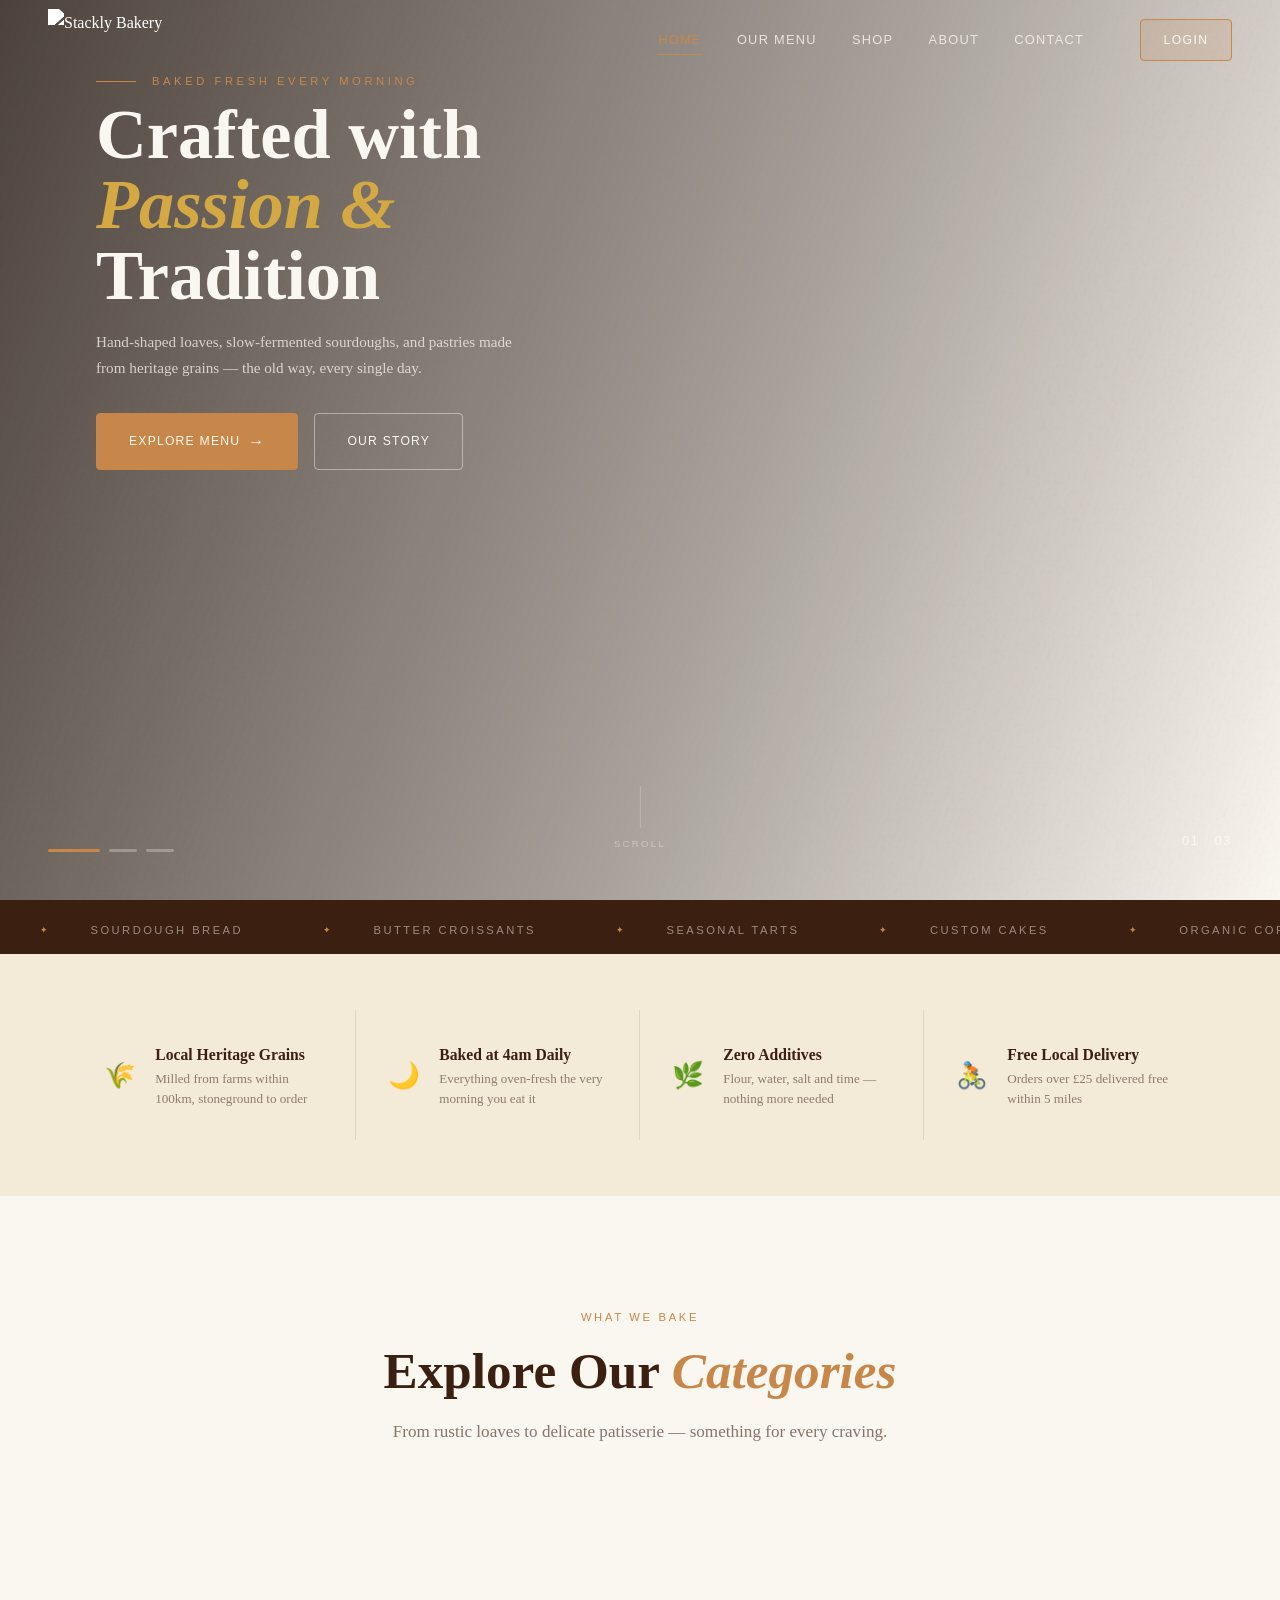
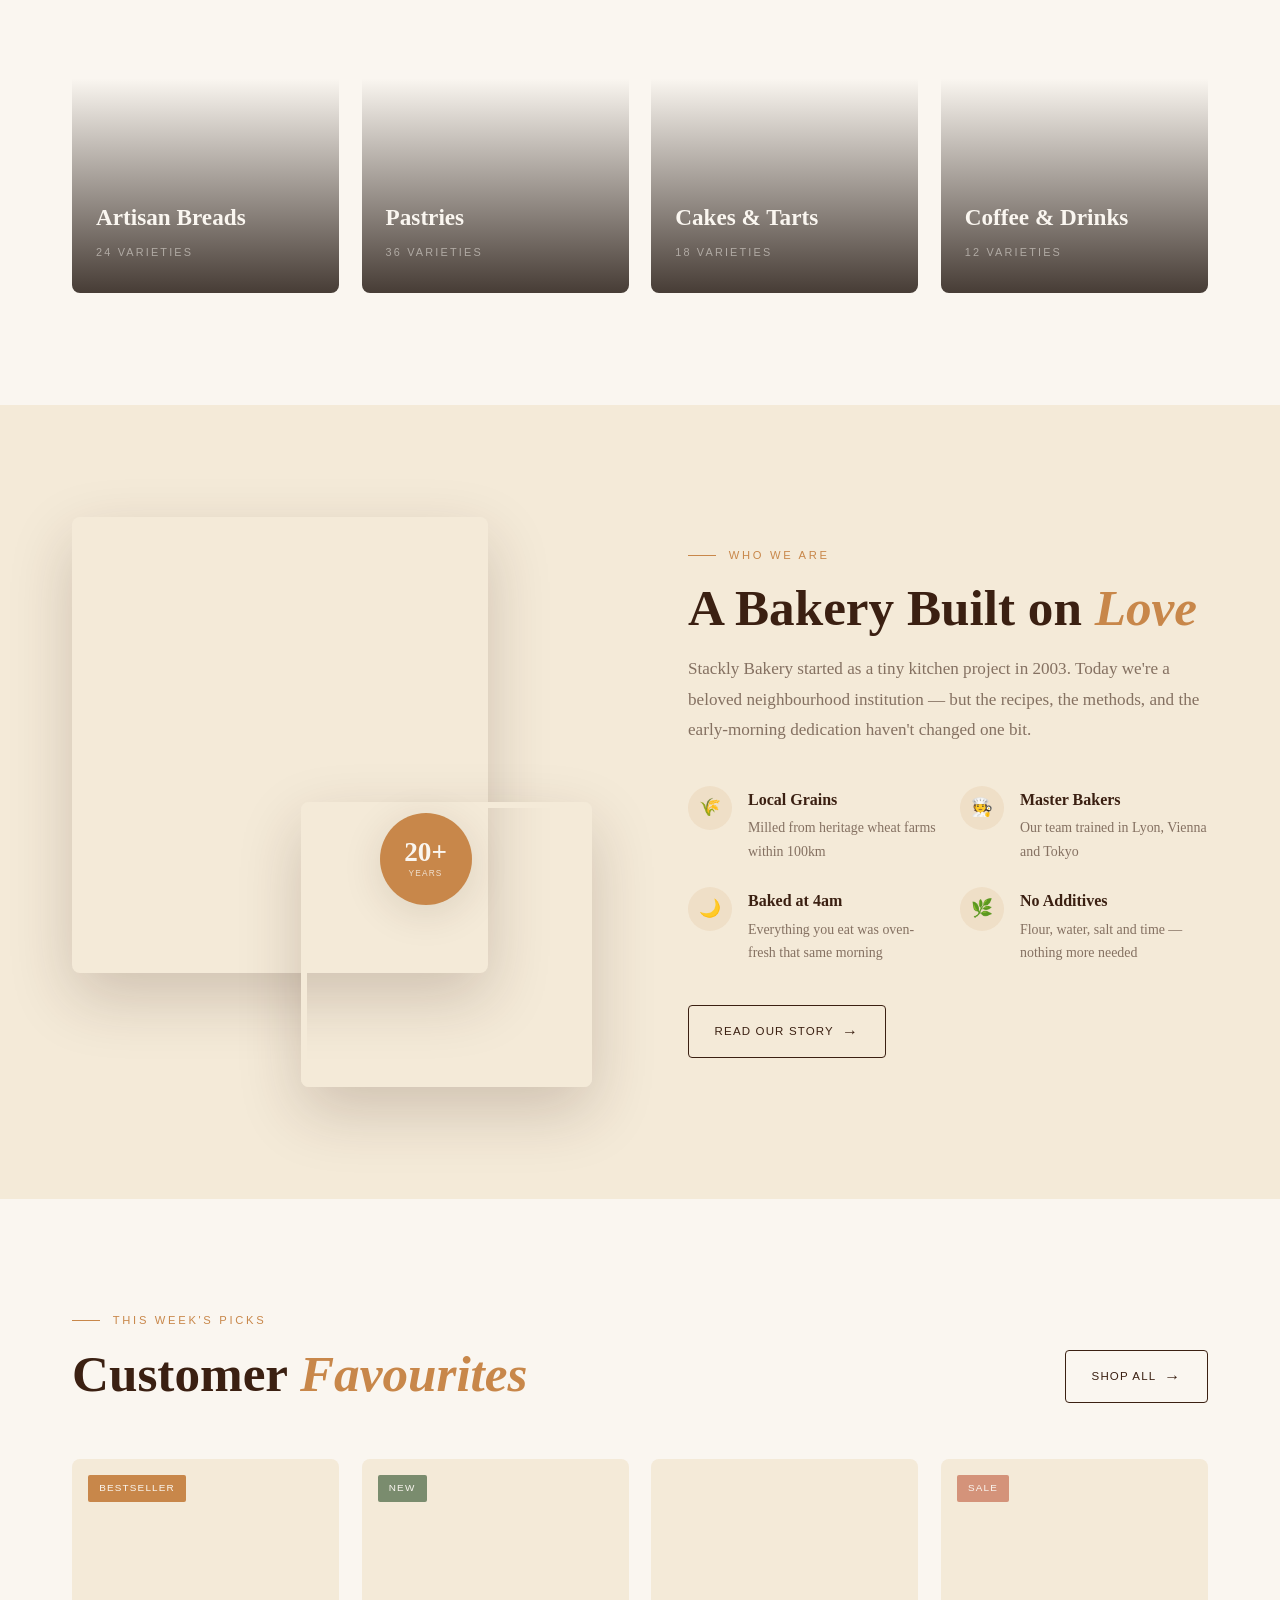
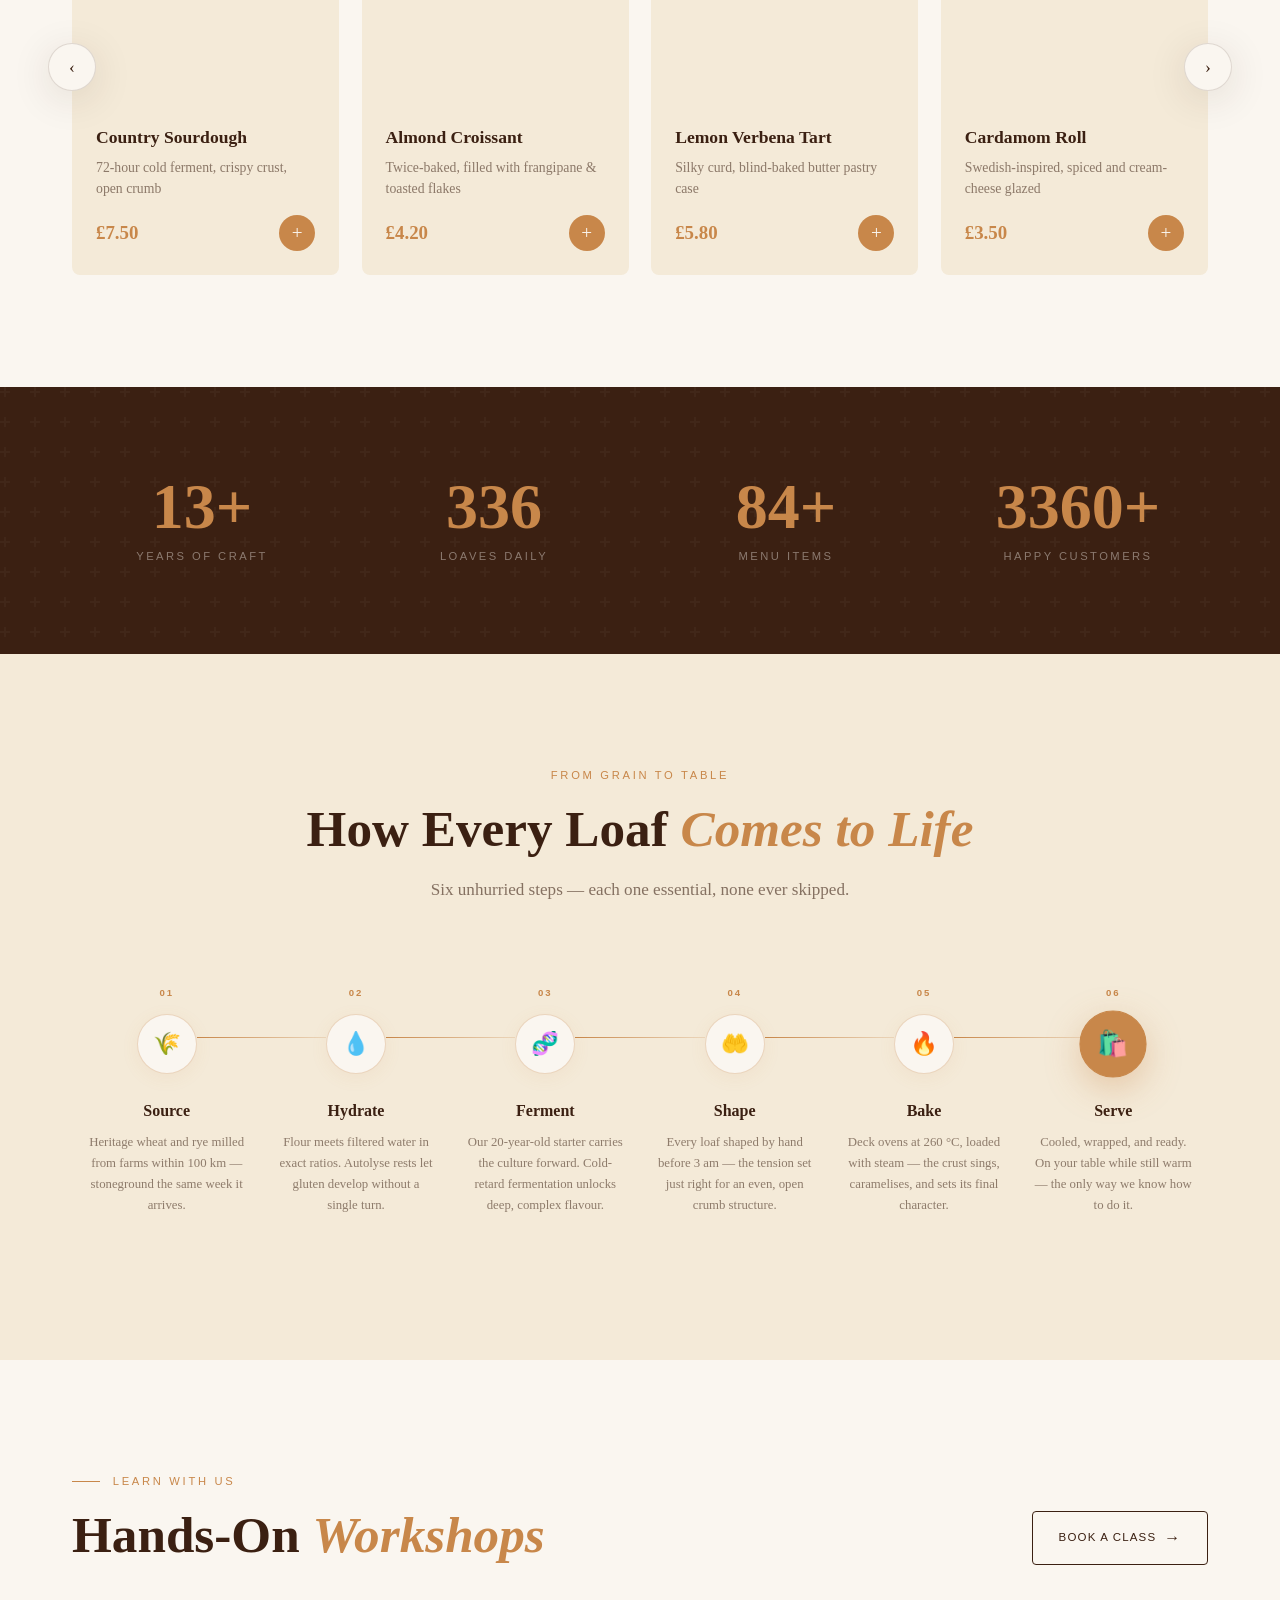
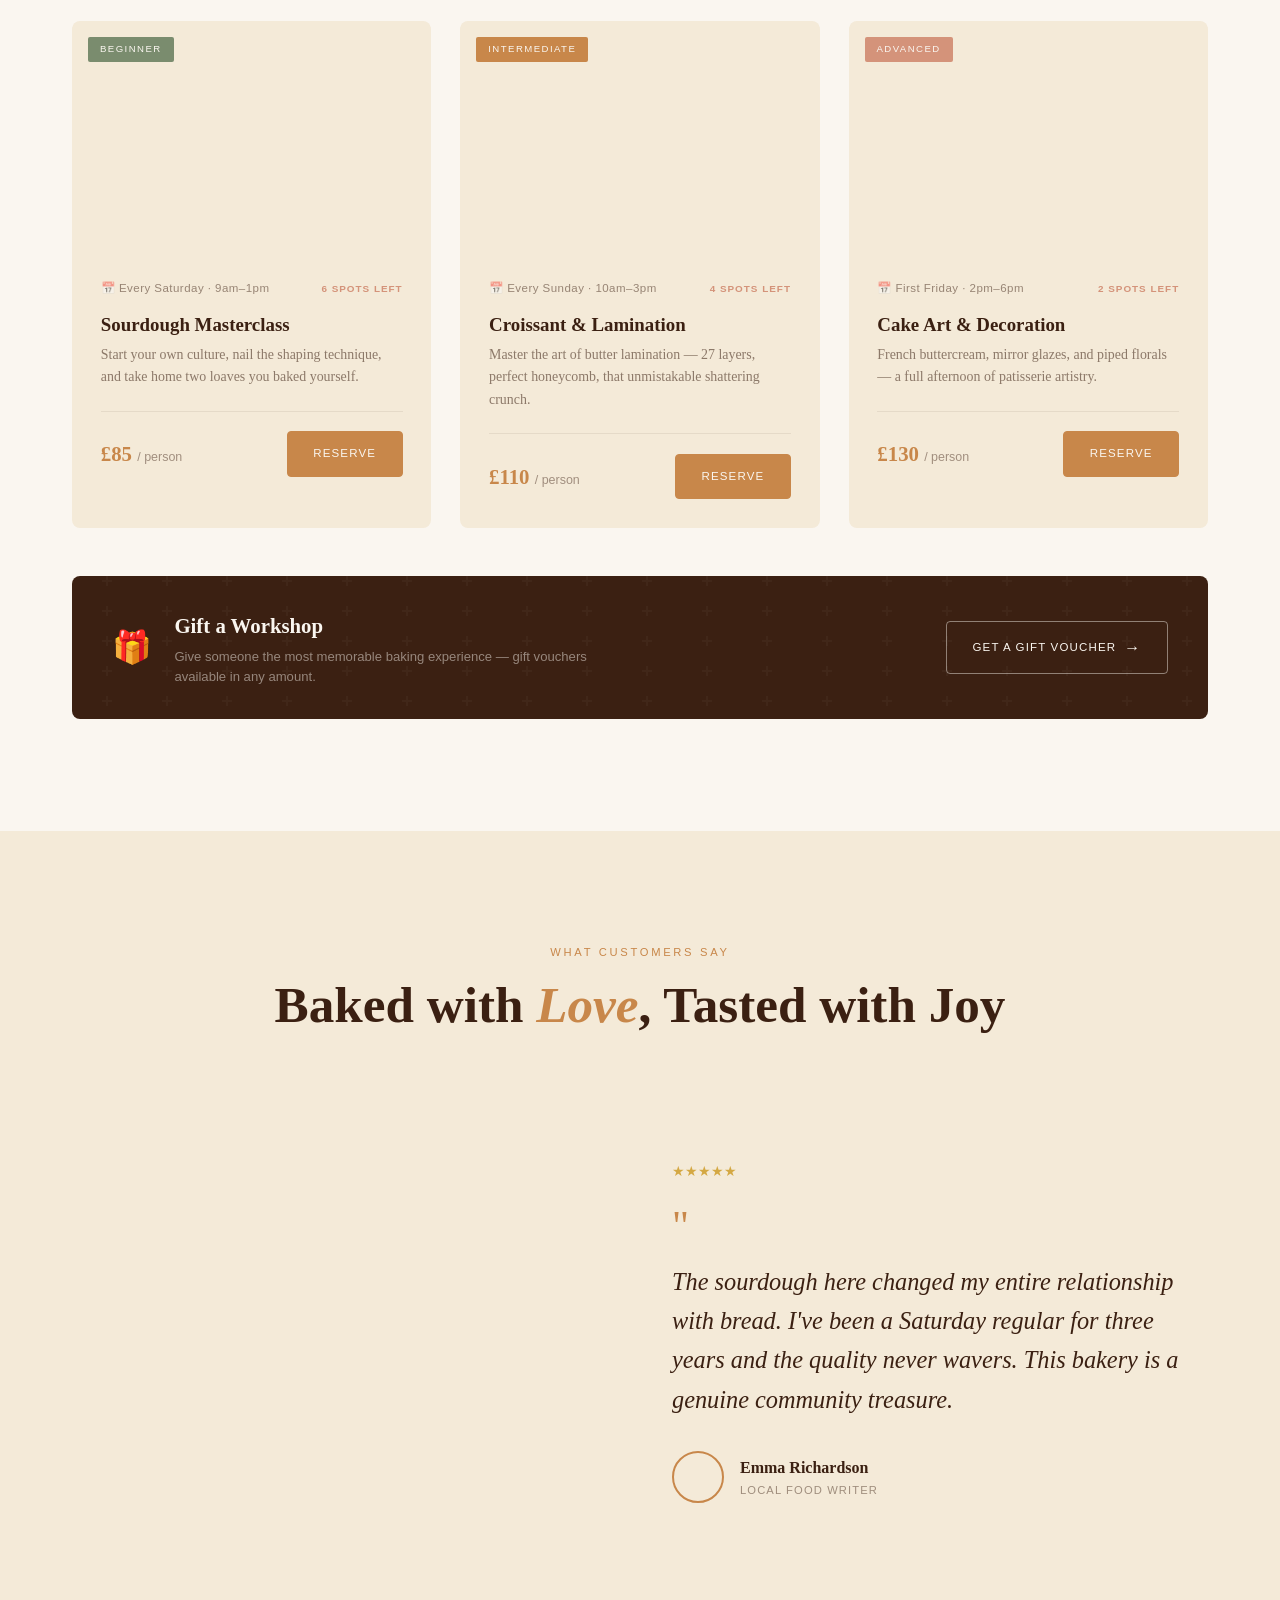
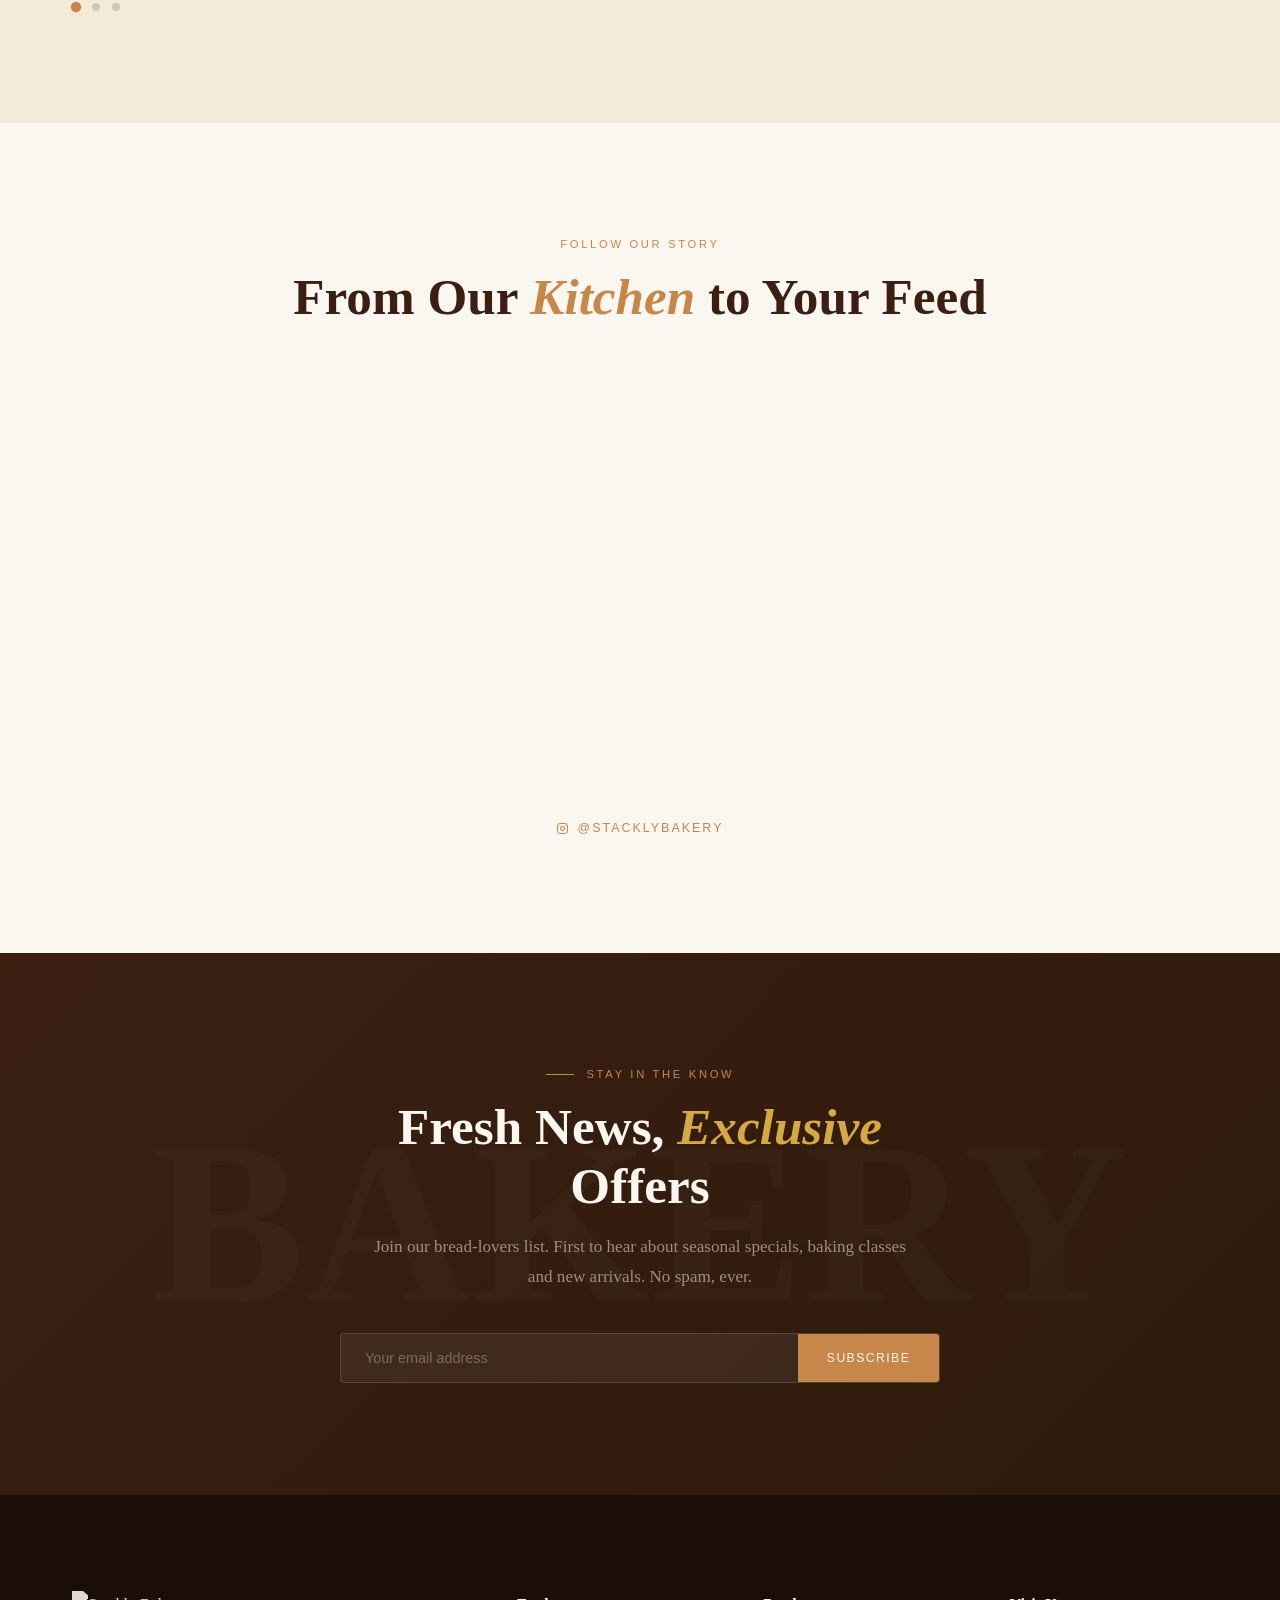
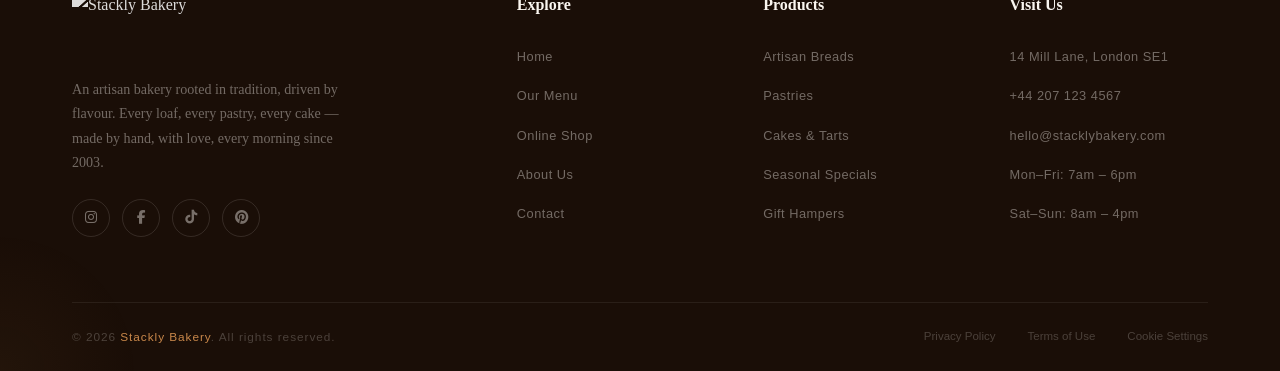
==== commit 688f6d63: "update" ====
--- a/index.html
+++ b/index.html
@@ -32,7 +32,7 @@
 <header class="navbar" id="navbar">
   <a href="index.html" class="nav-logo">
     <img
-      src="https://snabsolutions.in/wp-content/uploads/2026/02/stackly-snab-solutions.png"
+      src="https://wsrv.nl/?url=https://snabsolutions.in/wp-content/uploads/2026/02/stackly-snab-solutions.png&w=280&output=webp&q=85&fit=cover"
       alt="Stackly Bakery"
       class="nav-logo-img"
       loading="eager"
@@ -59,8 +59,8 @@
 
     <div class="hero-slide active">
       <picture>
-        <source srcset="https://images.unsplash.com/photo-1555507036-ab1f4038808a?w=1600&q=80&fit=crop&fm=webp" type="image/webp" />
-        <img src="https://images.unsplash.com/photo-1555507036-ab1f4038808a?w=1600&q=80&fit=crop" alt="Fresh sourdough bread" loading="eager" />
+        <source srcset="https://wsrv.nl/?url=https://images.unsplash.com/photo-1555507036-ab1f4038808a&w=900&output=webp&q=72&fit=cover" type="image/webp" />
+        <img src="https://wsrv.nl/?url=https://images.unsplash.com/photo-1555507036-ab1f4038808a&w=900&output=webp&q=72&fit=cover" alt="Fresh sourdough bread" loading="eager" />
       </picture>
       <div class="hero-content">
         <p class="hero-eyebrow">Baked Fresh Every Morning</p>
@@ -75,8 +75,8 @@
 
     <div class="hero-slide">
       <picture>
-        <source srcset="https://images.unsplash.com/photo-1558961363-fa8fdf82db35?w=1600&q=80&fit=crop&fm=webp" type="image/webp" />
-        <img src="https://images.unsplash.com/photo-1558961363-fa8fdf82db35?w=1600&q=80&fit=crop" alt="Assorted pastries" loading="lazy" />
+        <source srcset="https://wsrv.nl/?url=https://images.unsplash.com/photo-1558961363-fa8fdf82db35&w=900&output=webp&q=72&fit=cover" type="image/webp" />
+        <img src="https://wsrv.nl/?url=https://images.unsplash.com/photo-1558961363-fa8fdf82db35&w=900&output=webp&q=72&fit=cover" alt="Assorted pastries" loading="lazy" />
       </picture>
       <div class="hero-content">
         <p class="hero-eyebrow">Sweet Moments Daily</p>
@@ -91,8 +91,8 @@
 
     <div class="hero-slide">
       <picture>
-        <source srcset="https://images.unsplash.com/photo-1509440159596-0249088772ff?w=1600&q=80&fit=crop&fm=webp" type="image/webp" />
-        <img src="https://images.unsplash.com/photo-1509440159596-0249088772ff?w=1600&q=80&fit=crop" alt="Baker at work" loading="lazy" />
+        <source srcset="https://wsrv.nl/?url=https://images.unsplash.com/photo-1509440159596-0249088772ff&w=900&output=webp&q=72&fit=cover" type="image/webp" />
+        <img src="https://wsrv.nl/?url=https://images.unsplash.com/photo-1509440159596-0249088772ff&w=900&output=webp&q=72&fit=cover" alt="Baker at work" loading="lazy" />
       </picture>
       <div class="hero-content">
         <p class="hero-eyebrow">Since 2003</p>
@@ -193,8 +193,8 @@
     <div class="categories-grid">
       <div class="cat-card reveal" data-delay="1">
         <picture>
-          <source srcset="https://pub-aaa82e9851064d22b954c3ebbafc9ae6.r2.dev/legacy/webp/freshly-baked-assortment-of-artisan-breads-Z7pfWHt-5vGHGeIwTIzjU.webp" type="image/webp" />
-          <img src="https://pub-aaa82e9851064d22b954c3ebbafc9ae6.r2.dev/legacy/webp/freshly-baked-assortment-of-artisan-breads-Z7pfWHt-5vGHGeIwTIzjU.webp" alt="Artisan Breads" loading="lazy" />
+          <source srcset="https://wsrv.nl/?url=https://pub-aaa82e9851064d22b954c3ebbafc9ae6.r2.dev/legacy/webp/freshly-baked-assortment-of-artisan-breads-Z7pfWHt-5vGHGeIwTIzjU.webp&w=900&output=webp&q=72&fit=cover" type="image/webp" />
+          <img src="https://wsrv.nl/?url=https://pub-aaa82e9851064d22b954c3ebbafc9ae6.r2.dev/legacy/webp/freshly-baked-assortment-of-artisan-breads-Z7pfWHt-5vGHGeIwTIzjU.webp&w=900&output=webp&q=72&fit=cover" alt="Artisan Breads" loading="lazy" />
         </picture>
         <div class="cat-card-info">
           <div class="cat-card-name">Artisan Breads</div>
@@ -205,8 +205,8 @@
 
       <div class="cat-card reveal" data-delay="2">
         <picture>
-          <source srcset="https://images.unsplash.com/photo-1548365328-8c6db3220e4c?w=600&q=80&fit=crop&fm=webp" type="image/webp" />
-          <img src="https://images.unsplash.com/photo-1548365328-8c6db3220e4c?w=600&q=80&fit=crop" alt="Pastries" loading="lazy" />
+          <source srcset="https://wsrv.nl/?url=https://images.unsplash.com/photo-1548365328-8c6db3220e4c&w=400&output=webp&q=75&fit=cover" type="image/webp" />
+          <img src="https://wsrv.nl/?url=https://images.unsplash.com/photo-1548365328-8c6db3220e4c&w=400&output=webp&q=75&fit=cover" alt="Pastries" loading="lazy" />
         </picture>
         <div class="cat-card-info">
           <div class="cat-card-name">Pastries</div>
@@ -217,8 +217,8 @@
 
       <div class="cat-card reveal" data-delay="3">
         <picture>
-          <source srcset="https://images.unsplash.com/photo-1486427944299-d1955d23e34d?w=600&q=80&fit=crop&fm=webp" type="image/webp" />
-          <img src="https://images.unsplash.com/photo-1486427944299-d1955d23e34d?w=600&q=80&fit=crop" alt="Cakes &amp; Tarts" loading="lazy" />
+          <source srcset="https://wsrv.nl/?url=https://images.unsplash.com/photo-1486427944299-d1955d23e34d&w=400&output=webp&q=75&fit=cover" type="image/webp" />
+          <img src="https://wsrv.nl/?url=https://images.unsplash.com/photo-1486427944299-d1955d23e34d&w=400&output=webp&q=75&fit=cover" alt="Cakes &amp; Tarts" loading="lazy" />
         </picture>
         <div class="cat-card-info">
           <div class="cat-card-name">Cakes &amp; Tarts</div>
@@ -229,8 +229,8 @@
 
       <div class="cat-card reveal" data-delay="4">
         <picture>
-          <source srcset="https://images.unsplash.com/photo-1495474472287-4d71bcdd2085?w=600&q=80&fit=crop&fm=webp" type="image/webp" />
-          <img src="https://images.unsplash.com/photo-1495474472287-4d71bcdd2085?w=600&q=80&fit=crop" alt="Coffee &amp; Drinks" loading="lazy" />
+          <source srcset="https://wsrv.nl/?url=https://images.unsplash.com/photo-1495474472287-4d71bcdd2085&w=400&output=webp&q=75&fit=cover" type="image/webp" />
+          <img src="https://wsrv.nl/?url=https://images.unsplash.com/photo-1495474472287-4d71bcdd2085&w=400&output=webp&q=75&fit=cover" alt="Coffee &amp; Drinks" loading="lazy" />
         </picture>
         <div class="cat-card-info">
           <div class="cat-card-name">Coffee &amp; Drinks</div>
@@ -249,14 +249,14 @@
       <div class="about-image-stack reveal-left">
         <div class="about-img-main">
           <picture>
-            <source srcset="https://images.unsplash.com/photo-1507003211169-0a1dd7228f2d?w=700&q=80&fit=crop&crop=faces&fm=webp" type="image/webp" />
-            <img src="https://images.unsplash.com/photo-1507003211169-0a1dd7228f2d?w=700&q=80&fit=crop&crop=faces" alt="Head baker" loading="lazy" />
+            <source srcset="https://wsrv.nl/?url=https://images.unsplash.com/photo-1507003211169-0a1dd7228f2d&w=600&output=webp&q=72&fit=cover" type="image/webp" />
+            <img src="https://wsrv.nl/?url=https://images.unsplash.com/photo-1507003211169-0a1dd7228f2d&w=600&output=webp&q=72&fit=cover" alt="Head baker" loading="lazy" />
           </picture>
         </div>
         <div class="about-img-accent">
           <picture>
-            <source srcset="https://images.unsplash.com/photo-1568254183919-78a4f43a2877?w=400&q=80&fit=crop&fm=webp" type="image/webp" />
-            <img src="https://images.unsplash.com/photo-1568254183919-78a4f43a2877?w=400&q=80&fit=crop" alt="Fresh loaves" loading="lazy" />
+            <source srcset="https://wsrv.nl/?url=https://images.unsplash.com/photo-1568254183919-78a4f43a2877&w=400&output=webp&q=75&fit=cover" type="image/webp" />
+            <img src="https://wsrv.nl/?url=https://images.unsplash.com/photo-1568254183919-78a4f43a2877&w=400&output=webp&q=75&fit=cover" alt="Fresh loaves" loading="lazy" />
           </picture>
         </div>
         <div class="about-badge">
@@ -327,8 +327,8 @@
           <div class="product-card">
             <div class="product-img">
               <picture>
-                <source srcset="https://images.unsplash.com/photo-1586444248902-2f64eddc13df?w=500&q=80&fit=crop&fm=webp" type="image/webp" />
-                <img src="https://images.unsplash.com/photo-1586444248902-2f64eddc13df?w=500&q=80&fit=crop" alt="Country Sourdough" loading="lazy" />
+                <source srcset="https://wsrv.nl/?url=https://images.unsplash.com/photo-1586444248902-2f64eddc13df&w=400&output=webp&q=75&fit=cover" type="image/webp" />
+                <img src="https://wsrv.nl/?url=https://images.unsplash.com/photo-1586444248902-2f64eddc13df&w=400&output=webp&q=75&fit=cover" alt="Country Sourdough" loading="lazy" />
               </picture>
               <div class="product-badge">Bestseller</div>
             </div>
@@ -345,8 +345,8 @@
           <div class="product-card">
             <div class="product-img">
               <picture>
-                <source srcset="https://images.unsplash.com/photo-1555507036-ab1f4038808a?w=500&q=80&fit=crop&fm=webp" type="image/webp" />
-                <img src="https://images.unsplash.com/photo-1555507036-ab1f4038808a?w=500&q=80&fit=crop" alt="Almond Croissant" loading="lazy" />
+                <source srcset="https://wsrv.nl/?url=https://images.unsplash.com/photo-1555507036-ab1f4038808a&w=400&output=webp&q=75&fit=cover" type="image/webp" />
+                <img src="https://wsrv.nl/?url=https://images.unsplash.com/photo-1555507036-ab1f4038808a&w=400&output=webp&q=75&fit=cover" alt="Almond Croissant" loading="lazy" />
               </picture>
               <div class="product-badge new">New</div>
             </div>
@@ -363,8 +363,8 @@
           <div class="product-card">
             <div class="product-img">
               <picture>
-                <source srcset="https://images.unsplash.com/photo-1571115177098-24ec42ed204d?w=500&q=80&fit=crop&fm=webp" type="image/webp" />
-                <img src="https://images.unsplash.com/photo-1571115177098-24ec42ed204d?w=500&q=80&fit=crop" alt="Lemon Tart" loading="lazy" />
+                <source srcset="https://wsrv.nl/?url=https://images.unsplash.com/photo-1571115177098-24ec42ed204d&w=400&output=webp&q=75&fit=cover" type="image/webp" />
+                <img src="https://wsrv.nl/?url=https://images.unsplash.com/photo-1571115177098-24ec42ed204d&w=400&output=webp&q=75&fit=cover" alt="Lemon Tart" loading="lazy" />
               </picture>
             </div>
             <div class="product-info">
@@ -380,8 +380,8 @@
           <div class="product-card">
             <div class="product-img">
               <picture>
-                <source srcset="https://images.unsplash.com/photo-1464349095431-e9a21285b5f3?w=500&q=80&fit=crop&fm=webp" type="image/webp" />
-                <img src="https://images.unsplash.com/photo-1464349095431-e9a21285b5f3?w=500&q=80&fit=crop" alt="Cardamom Roll" loading="lazy" />
+                <source srcset="https://wsrv.nl/?url=https://images.unsplash.com/photo-1464349095431-e9a21285b5f3&w=400&output=webp&q=75&fit=cover" type="image/webp" />
+                <img src="https://wsrv.nl/?url=https://images.unsplash.com/photo-1464349095431-e9a21285b5f3&w=400&output=webp&q=75&fit=cover" alt="Cardamom Roll" loading="lazy" />
               </picture>
               <div class="product-badge sale">Sale</div>
             </div>
@@ -398,8 +398,8 @@
           <div class="product-card">
             <div class="product-img">
               <picture>
-                <source srcset="https://7thheavendehradun.in/wp-content/uploads/2025/09/10.webp" type="image/webp" />
-                <img src="https://7thheavendehradun.in/wp-content/uploads/2025/09/10.webp" alt="Chocolate Cake" loading="lazy" />
+                <source srcset="https://wsrv.nl/?url=https://7thheavendehradun.in/wp-content/uploads/2025/09/10.webp&w=400&output=webp&q=75&fit=cover" type="image/webp" />
+                <img src="https://wsrv.nl/?url=https://7thheavendehradun.in/wp-content/uploads/2025/09/10.webp&w=400&output=webp&q=75&fit=cover" alt="Chocolate Cake" loading="lazy" />
               </picture>
             </div>
             <div class="product-info">
@@ -415,8 +415,8 @@
           <div class="product-card">
             <div class="product-img">
               <picture>
-                <source srcset="https://images.unsplash.com/photo-1534432182912-63863115e106?w=500&q=80&fit=crop&fm=webp" type="image/webp" />
-                <img src="https://images.unsplash.com/photo-1534432182912-63863115e106?w=500&q=80&fit=crop" alt="Focaccia" loading="lazy" />
+                <source srcset="https://wsrv.nl/?url=https://images.unsplash.com/photo-1534432182912-63863115e106&w=400&output=webp&q=75&fit=cover" type="image/webp" />
+                <img src="https://wsrv.nl/?url=https://images.unsplash.com/photo-1534432182912-63863115e106&w=400&output=webp&q=75&fit=cover" alt="Focaccia" loading="lazy" />
               </picture>
               <div class="product-badge new">New</div>
             </div>
@@ -568,8 +568,8 @@
       <div class="workshop-card reveal" data-delay="1">
         <div class="workshop-img">
           <picture>
-            <source srcset="https://images.unsplash.com/photo-1509440159596-0249088772ff?w=600&q=80&fit=crop&fm=webp" type="image/webp" />
-            <img src="https://images.unsplash.com/photo-1509440159596-0249088772ff?w=600&q=80&fit=crop" alt="Sourdough Masterclass" loading="lazy" />
+            <source srcset="https://wsrv.nl/?url=https://images.unsplash.com/photo-1509440159596-0249088772ff&w=400&output=webp&q=75&fit=cover" type="image/webp" />
+            <img src="https://wsrv.nl/?url=https://images.unsplash.com/photo-1509440159596-0249088772ff&w=400&output=webp&q=75&fit=cover" alt="Sourdough Masterclass" loading="lazy" />
           </picture>
           <div class="workshop-level">Beginner</div>
         </div>
@@ -590,8 +590,8 @@
       <div class="workshop-card reveal" data-delay="2">
         <div class="workshop-img">
           <picture>
-            <source srcset="https://images.unsplash.com/photo-1558961363-fa8fdf82db35?w=600&q=80&fit=crop&fm=webp" type="image/webp" />
-            <img src="https://images.unsplash.com/photo-1558961363-fa8fdf82db35?w=600&q=80&fit=crop" alt="Croissant Workshop" loading="lazy" />
+            <source srcset="https://wsrv.nl/?url=https://images.unsplash.com/photo-1558961363-fa8fdf82db35&w=400&output=webp&q=75&fit=cover" type="image/webp" />
+            <img src="https://wsrv.nl/?url=https://images.unsplash.com/photo-1558961363-fa8fdf82db35&w=400&output=webp&q=75&fit=cover" alt="Croissant Workshop" loading="lazy" />
           </picture>
           <div class="workshop-level intermediate">Intermediate</div>
         </div>
@@ -612,8 +612,8 @@
       <div class="workshop-card reveal" data-delay="3">
         <div class="workshop-img">
           <picture>
-            <source srcset="https://images.unsplash.com/photo-1486427944299-d1955d23e34d?w=600&q=80&fit=crop&fm=webp" type="image/webp" />
-            <img src="https://images.unsplash.com/photo-1486427944299-d1955d23e34d?w=600&q=80&fit=crop" alt="Cake Decorating" loading="lazy" />
+            <source srcset="https://wsrv.nl/?url=https://images.unsplash.com/photo-1486427944299-d1955d23e34d&w=400&output=webp&q=75&fit=cover" type="image/webp" />
+            <img src="https://wsrv.nl/?url=https://images.unsplash.com/photo-1486427944299-d1955d23e34d&w=400&output=webp&q=75&fit=cover" alt="Cake Decorating" loading="lazy" />
           </picture>
           <div class="workshop-level advanced">Advanced</div>
         </div>
@@ -661,8 +661,8 @@
         <div class="testimonial-slide">
           <div class="testimonial-img">
             <picture>
-              <source srcset="https://images.unsplash.com/photo-1556742049-0cfed4f6a45d?w=700&q=80&fit=crop&fm=webp" type="image/webp" />
-              <img src="https://images.unsplash.com/photo-1556742049-0cfed4f6a45d?w=700&q=80&fit=crop" alt="Bakery interior" loading="lazy" />
+              <source srcset="https://wsrv.nl/?url=https://images.unsplash.com/photo-1556742049-0cfed4f6a45d&w=600&output=webp&q=72&fit=cover" type="image/webp" />
+              <img src="https://wsrv.nl/?url=https://images.unsplash.com/photo-1556742049-0cfed4f6a45d&w=600&output=webp&q=72&fit=cover" alt="Bakery interior" loading="lazy" />
             </picture>
           </div>
           <div class="testimonial-content">
@@ -672,8 +672,8 @@
             <div class="testimonial-author">
               <div class="testimonial-avatar">
                 <picture>
-                  <source srcset="https://img-cdn.publive.online/filters:format(webp)/filters:format(webp)/spiritz/media/media_files/2026/03/02/tanvi-palshikar-pastry-chef-jw-marriott-goa-2026-03-02-17-09-39.png" type="image/webp" />
-                  <img src="https://images.unsplash.com/photo-1494790108755-2616b612b25c?w=100&q=80&fit=crop&crop=faces" alt="Emma R" loading="lazy" />
+                  <source srcset="https://wsrv.nl/?url=https://img-cdn.publive.online/filters:format(webp)/filters:format(webp)/spiritz/media/media_files/2026/03/02/tanvi-palshikar-pastry-chef-jw-marriott-goa-2026-03-02-17-09-39.png&w=400&output=webp&q=75&fit=cover" type="image/webp" />
+                  <img src="https://wsrv.nl/?url=https://images.unsplash.com/photo-1494790108755-2616b612b25c&w=120&output=webp&q=80&fit=cover" alt="Emma R" loading="lazy" />
                 </picture>
               </div>
               <div>
@@ -687,8 +687,8 @@
         <div class="testimonial-slide">
           <div class="testimonial-img">
             <picture>
-              <source srcset="https://images.unsplash.com/photo-1517433367423-c7e5b0f35086?w=700&q=80&fit=crop&fm=webp" type="image/webp" />
-              <img src="https://images.unsplash.com/photo-1517433367423-c7e5b0f35086?w=700&q=80&fit=crop" alt="Pastries" loading="lazy" />
+              <source srcset="https://wsrv.nl/?url=https://images.unsplash.com/photo-1517433367423-c7e5b0f35086&w=600&output=webp&q=72&fit=cover" type="image/webp" />
+              <img src="https://wsrv.nl/?url=https://images.unsplash.com/photo-1517433367423-c7e5b0f35086&w=600&output=webp&q=72&fit=cover" alt="Pastries" loading="lazy" />
             </picture>
           </div>
           <div class="testimonial-content">
@@ -698,8 +698,8 @@
             <div class="testimonial-author">
               <div class="testimonial-avatar">
                 <picture>
-                  <source srcset="https://images.unsplash.com/photo-1507003211169-0a1dd7228f2d?w=100&q=80&fit=crop&crop=faces&fm=webp" type="image/webp" />
-                  <img src="https://images.unsplash.com/photo-1507003211169-0a1dd7228f2d?w=100&q=80&fit=crop&crop=faces" alt="James T" loading="lazy" />
+                  <source srcset="https://wsrv.nl/?url=https://images.unsplash.com/photo-1507003211169-0a1dd7228f2d&w=120&output=webp&q=80&fit=cover" type="image/webp" />
+                  <img src="https://wsrv.nl/?url=https://images.unsplash.com/photo-1507003211169-0a1dd7228f2d&w=120&output=webp&q=80&fit=cover" alt="James T" loading="lazy" />
                 </picture>
               </div>
               <div>
@@ -713,8 +713,8 @@
         <div class="testimonial-slide">
           <div class="testimonial-img">
             <picture>
-              <source srcset="https://images.unsplash.com/photo-1495147466023-ac5c588e2e94?w=700&q=80&fit=crop&fm=webp" type="image/webp" />
-              <img src="https://images.unsplash.com/photo-1495147466023-ac5c588e2e94?w=700&q=80&fit=crop" alt="Cakes display" loading="lazy" />
+              <source srcset="https://wsrv.nl/?url=https://images.unsplash.com/photo-1495147466023-ac5c588e2e94&w=600&output=webp&q=72&fit=cover" type="image/webp" />
+              <img src="https://wsrv.nl/?url=https://images.unsplash.com/photo-1495147466023-ac5c588e2e94&w=600&output=webp&q=72&fit=cover" alt="Cakes display" loading="lazy" />
             </picture>
           </div>
           <div class="testimonial-content">
@@ -724,8 +724,8 @@
             <div class="testimonial-author">
               <div class="testimonial-avatar">
                 <picture>
-                  <source srcset="https://images.unsplash.com/photo-1438761681033-6461ffad8d80?w=100&q=80&fit=crop&crop=faces&fm=webp" type="image/webp" />
-                  <img src="https://images.unsplash.com/photo-1438761681033-6461ffad8d80?w=100&q=80&fit=crop&crop=faces" alt="Sophie M" loading="lazy" />
+                  <source srcset="https://wsrv.nl/?url=https://images.unsplash.com/photo-1438761681033-6461ffad8d80&w=120&output=webp&q=80&fit=cover" type="image/webp" />
+                  <img src="https://wsrv.nl/?url=https://images.unsplash.com/photo-1438761681033-6461ffad8d80&w=120&output=webp&q=80&fit=cover" alt="Sophie M" loading="lazy" />
                 </picture>
               </div>
               <div>
@@ -757,50 +757,50 @@
     <div class="insta-grid" style="margin-top:3rem">
       <div class="insta-item">
         <picture>
-          <source srcset="https://images.unsplash.com/photo-1555507036-ab1f4038808a?w=600&q=80&fit=crop&fm=webp" type="image/webp" />
-          <img src="https://images.unsplash.com/photo-1555507036-ab1f4038808a?w=600&q=80&fit=crop" alt="Gallery 1" loading="lazy" />
+          <source srcset="https://wsrv.nl/?url=https://images.unsplash.com/photo-1555507036-ab1f4038808a&w=400&output=webp&q=75&fit=cover" type="image/webp" />
+          <img src="https://wsrv.nl/?url=https://images.unsplash.com/photo-1555507036-ab1f4038808a&w=400&output=webp&q=75&fit=cover" alt="Gallery 1" loading="lazy" />
         </picture>
         <div class="insta-overlay"><span>📷</span></div>
       </div>
       <div class="insta-item">
         <picture>
-          <source srcset="https://images.unsplash.com/photo-1558961363-fa8fdf82db35?w=400&q=80&fit=crop&fm=webp" type="image/webp" />
-          <img src="https://images.unsplash.com/photo-1558961363-fa8fdf82db35?w=400&q=80&fit=crop" alt="Gallery 2" loading="lazy" />
+          <source srcset="https://wsrv.nl/?url=https://images.unsplash.com/photo-1558961363-fa8fdf82db35&w=400&output=webp&q=75&fit=cover" type="image/webp" />
+          <img src="https://wsrv.nl/?url=https://images.unsplash.com/photo-1558961363-fa8fdf82db35&w=400&output=webp&q=75&fit=cover" alt="Gallery 2" loading="lazy" />
         </picture>
         <div class="insta-overlay"><span>📷</span></div>
       </div>
       <div class="insta-item">
         <picture>
-          <source srcset="https://7thheavendehradun.in/wp-content/uploads/2025/09/10.webp" type="image/webp" />
-          <img src="https://7thheavendehradun.in/wp-content/uploads/2025/09/10.webp" alt="Gallery 3" loading="lazy" />
+          <source srcset="https://wsrv.nl/?url=https://7thheavendehradun.in/wp-content/uploads/2025/09/10.webp&w=400&output=webp&q=75&fit=cover" type="image/webp" />
+          <img src="https://wsrv.nl/?url=https://7thheavendehradun.in/wp-content/uploads/2025/09/10.webp&w=400&output=webp&q=75&fit=cover" alt="Gallery 3" loading="lazy" />
         </picture>
         <div class="insta-overlay"><span>📷</span></div>
       </div>
       <div class="insta-item">
         <picture>
-          <source srcset="https://images.unsplash.com/photo-1571115177098-24ec42ed204d?w=400&q=80&fit=crop&fm=webp" type="image/webp" />
-          <img src="https://images.unsplash.com/photo-1571115177098-24ec42ed204d?w=400&q=80&fit=crop" alt="Gallery 4" loading="lazy" />
+          <source srcset="https://wsrv.nl/?url=https://images.unsplash.com/photo-1571115177098-24ec42ed204d&w=400&output=webp&q=75&fit=cover" type="image/webp" />
+          <img src="https://wsrv.nl/?url=https://images.unsplash.com/photo-1571115177098-24ec42ed204d&w=400&output=webp&q=75&fit=cover" alt="Gallery 4" loading="lazy" />
         </picture>
         <div class="insta-overlay"><span>📷</span></div>
       </div>
       <div class="insta-item">
         <picture>
-          <source srcset="https://images.unsplash.com/photo-1464349095431-e9a21285b5f3?w=400&q=80&fit=crop&fm=webp" type="image/webp" />
-          <img src="https://images.unsplash.com/photo-1464349095431-e9a21285b5f3?w=400&q=80&fit=crop" alt="Gallery 5" loading="lazy" />
+          <source srcset="https://wsrv.nl/?url=https://images.unsplash.com/photo-1464349095431-e9a21285b5f3&w=400&output=webp&q=75&fit=cover" type="image/webp" />
+          <img src="https://wsrv.nl/?url=https://images.unsplash.com/photo-1464349095431-e9a21285b5f3&w=400&output=webp&q=75&fit=cover" alt="Gallery 5" loading="lazy" />
         </picture>
         <div class="insta-overlay"><span>📷</span></div>
       </div>
       <div class="insta-item">
         <picture>
-          <source srcset="https://images.unsplash.com/photo-1586444248902-2f64eddc13df?w=400&q=80&fit=crop&fm=webp" type="image/webp" />
-          <img src="https://images.unsplash.com/photo-1586444248902-2f64eddc13df?w=400&q=80&fit=crop" alt="Gallery 6" loading="lazy" />
+          <source srcset="https://wsrv.nl/?url=https://images.unsplash.com/photo-1586444248902-2f64eddc13df&w=400&output=webp&q=75&fit=cover" type="image/webp" />
+          <img src="https://wsrv.nl/?url=https://images.unsplash.com/photo-1586444248902-2f64eddc13df&w=400&output=webp&q=75&fit=cover" alt="Gallery 6" loading="lazy" />
         </picture>
         <div class="insta-overlay"><span>📷</span></div>
       </div>
       <div class="insta-item">
         <picture>
-          <source srcset="https://images.unsplash.com/photo-1517433367423-c7e5b0f35086?w=400&q=80&fit=crop&fm=webp" type="image/webp" />
-          <img src="https://images.unsplash.com/photo-1517433367423-c7e5b0f35086?w=400&q=80&fit=crop" alt="Gallery 7" loading="lazy" />
+          <source srcset="https://wsrv.nl/?url=https://images.unsplash.com/photo-1517433367423-c7e5b0f35086&w=400&output=webp&q=75&fit=cover" type="image/webp" />
+          <img src="https://wsrv.nl/?url=https://images.unsplash.com/photo-1517433367423-c7e5b0f35086&w=400&output=webp&q=75&fit=cover" alt="Gallery 7" loading="lazy" />
         </picture>
         <div class="insta-overlay"><span>📷</span></div>
       </div>
@@ -831,14 +831,14 @@
     <div class="footer-grid">
       <div class="footer-brand">
         <div class="footer-logo-wrap">
-          <img src="https://snabsolutions.in/wp-content/uploads/2026/02/stackly-snab-solutions.png" alt="Stackly Bakery" class="footer-logo-img" loading="lazy" />
-        </div>
+         <a href="index.html"><img src="https://wsrv.nl/?url=https://snabsolutions.in/wp-content/uploads/2026/02/stackly-snab-solutions.png&w=280&output=webp&q=85&fit=cover" alt="Stackly Bakery" class="footer-logo-img" loading="lazy" />
+       </a>  </div>
         <p>An artisan bakery rooted in tradition, driven by flavour. Every loaf, every pastry, every cake — made by hand, with love, every morning since 2003.</p>
         <div class="footer-socials">
-          <a href="#" aria-label="Instagram"><i class="fab fa-instagram"></i></a>
-          <a href="#" aria-label="Facebook"><i class="fab fa-facebook-f"></i></a>
-          <a href="#" aria-label="TikTok"><i class="fab fa-tiktok"></i></a>
-          <a href="#" aria-label="Pinterest"><i class="fab fa-pinterest"></i></a>
+          <a href="404.html" aria-label="Instagram"><i class="fab fa-instagram"></i></a>
+          <a href="404.html" aria-label="Facebook"><i class="fab fa-facebook-f"></i></a>
+          <a href="404.html" aria-label="TikTok"><i class="fab fa-tiktok"></i></a>
+          <a href="404.html" aria-label="Pinterest"><i class="fab fa-pinterest"></i></a>
         </div>
       </div>
 
@@ -867,20 +867,20 @@
       <div>
         <div class="footer-col-title">Visit Us</div>
         <ul class="footer-links">
-          <li><a href="#">14 Mill Lane, London SE1</a></li>
-          <li><a href="tel:+442071234567">+44 207 123 4567</a></li>
-          <li><a href="mailto:hello@stacklybakery.com">hello@stacklybakery.com</a></li>
-          <li><a href="#">Mon–Fri: 7am – 6pm</a></li>
-          <li><a href="#">Sat–Sun: 8am – 4pm</a></li>
+          <li><a href="404.html">14 Mill Lane, London SE1</a></li>
+          <li><a href="404.html">+44 207 123 4567</a></li>
+          <li><a href="404.html">hello@stacklybakery.com</a></li>
+          <li><a href="404.html">Mon–Fri: 7am – 6pm</a></li>
+          <li><a href="404.html">Sat–Sun: 8am – 4pm</a></li>
         </ul>
       </div>
     </div>
     <div class="footer-bottom">
       <p class="footer-copy">© 2026 <span>Stackly Bakery</span>. All rights reserved.</p>
       <div class="footer-legal">
-        <a href="#">Privacy Policy</a>
-        <a href="#">Terms of Use</a>
-        <a href="#">Cookie Settings</a>
+        <a href="404.html">Privacy Policy</a>
+        <a href="404.html">Terms of Use</a>
+        <a href="404.html">Cookie Settings</a>
       </div>
     </div>
   </div>
--- a/style.css
+++ b/style.css
@@ -1,4 +1,4 @@
-@import url('');
+
 
 /* ── CSS Variables ─────────────────────────────────────────── */
 :root {
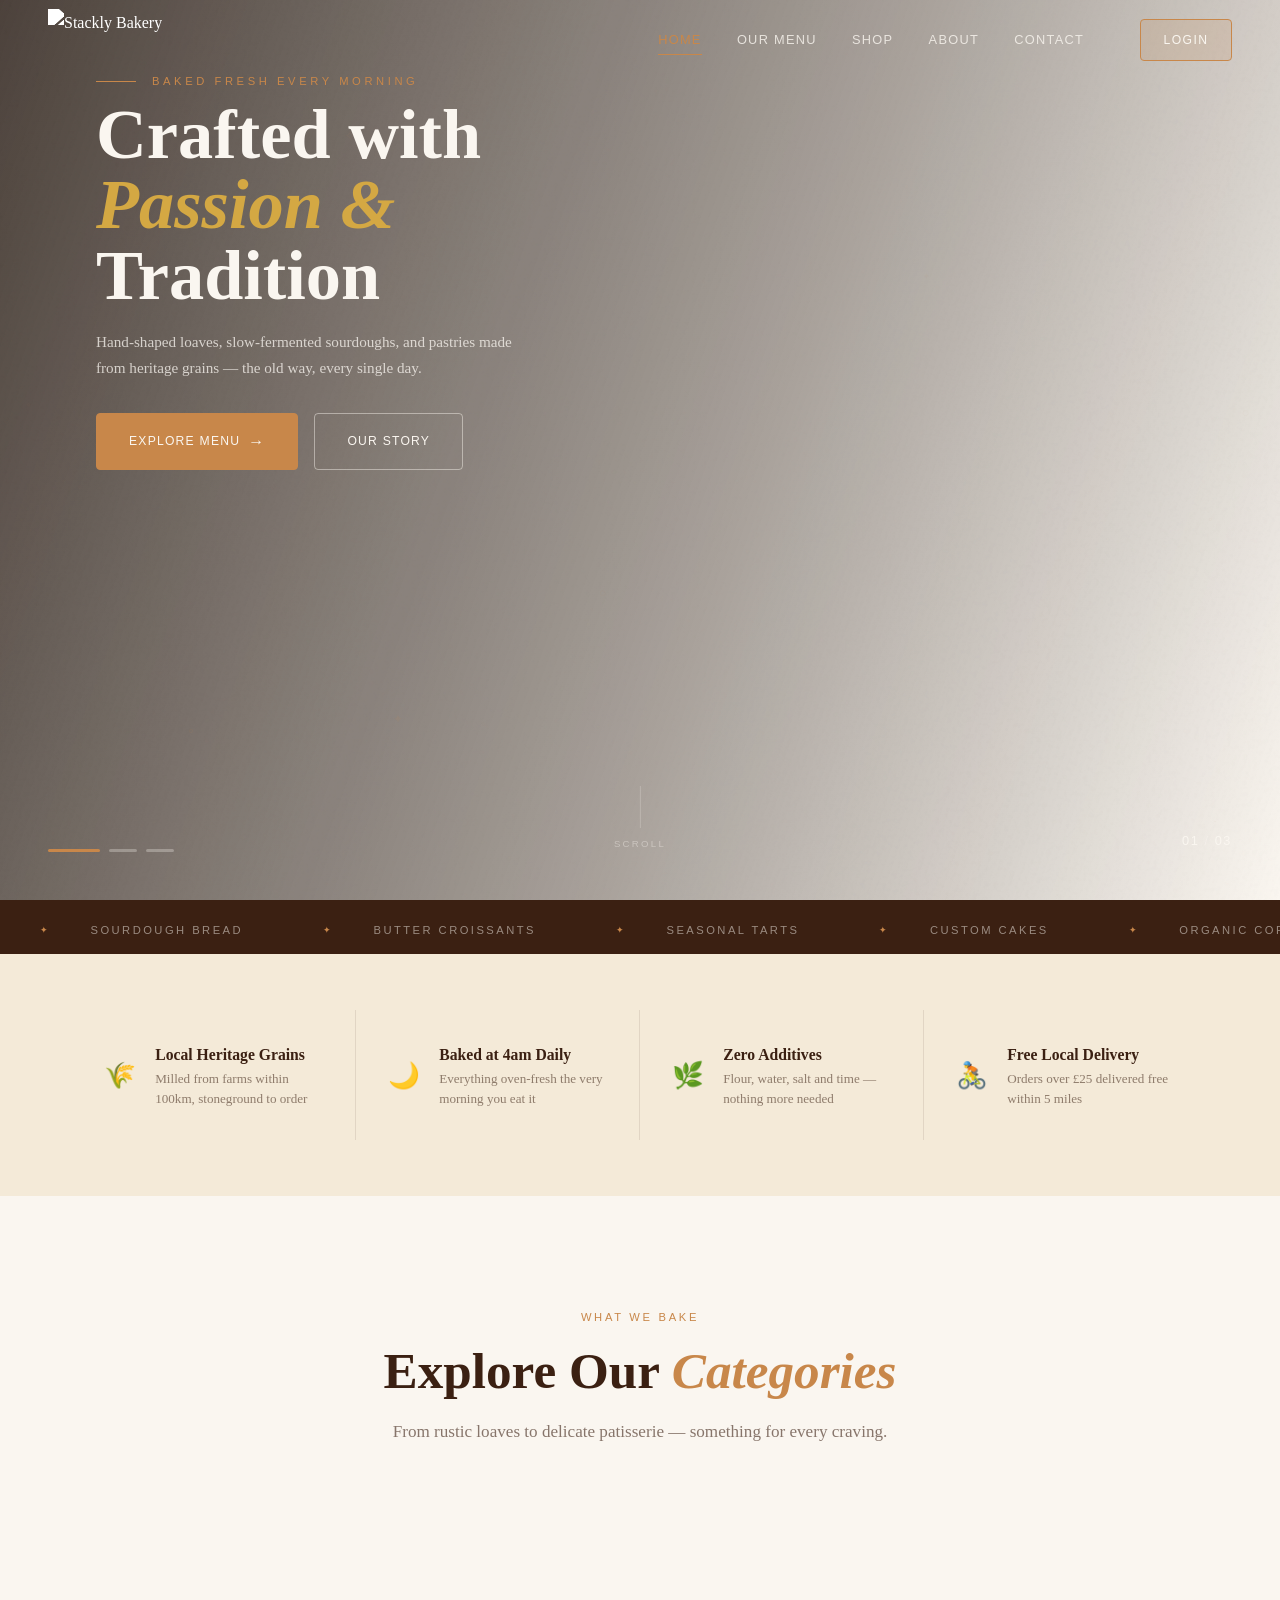
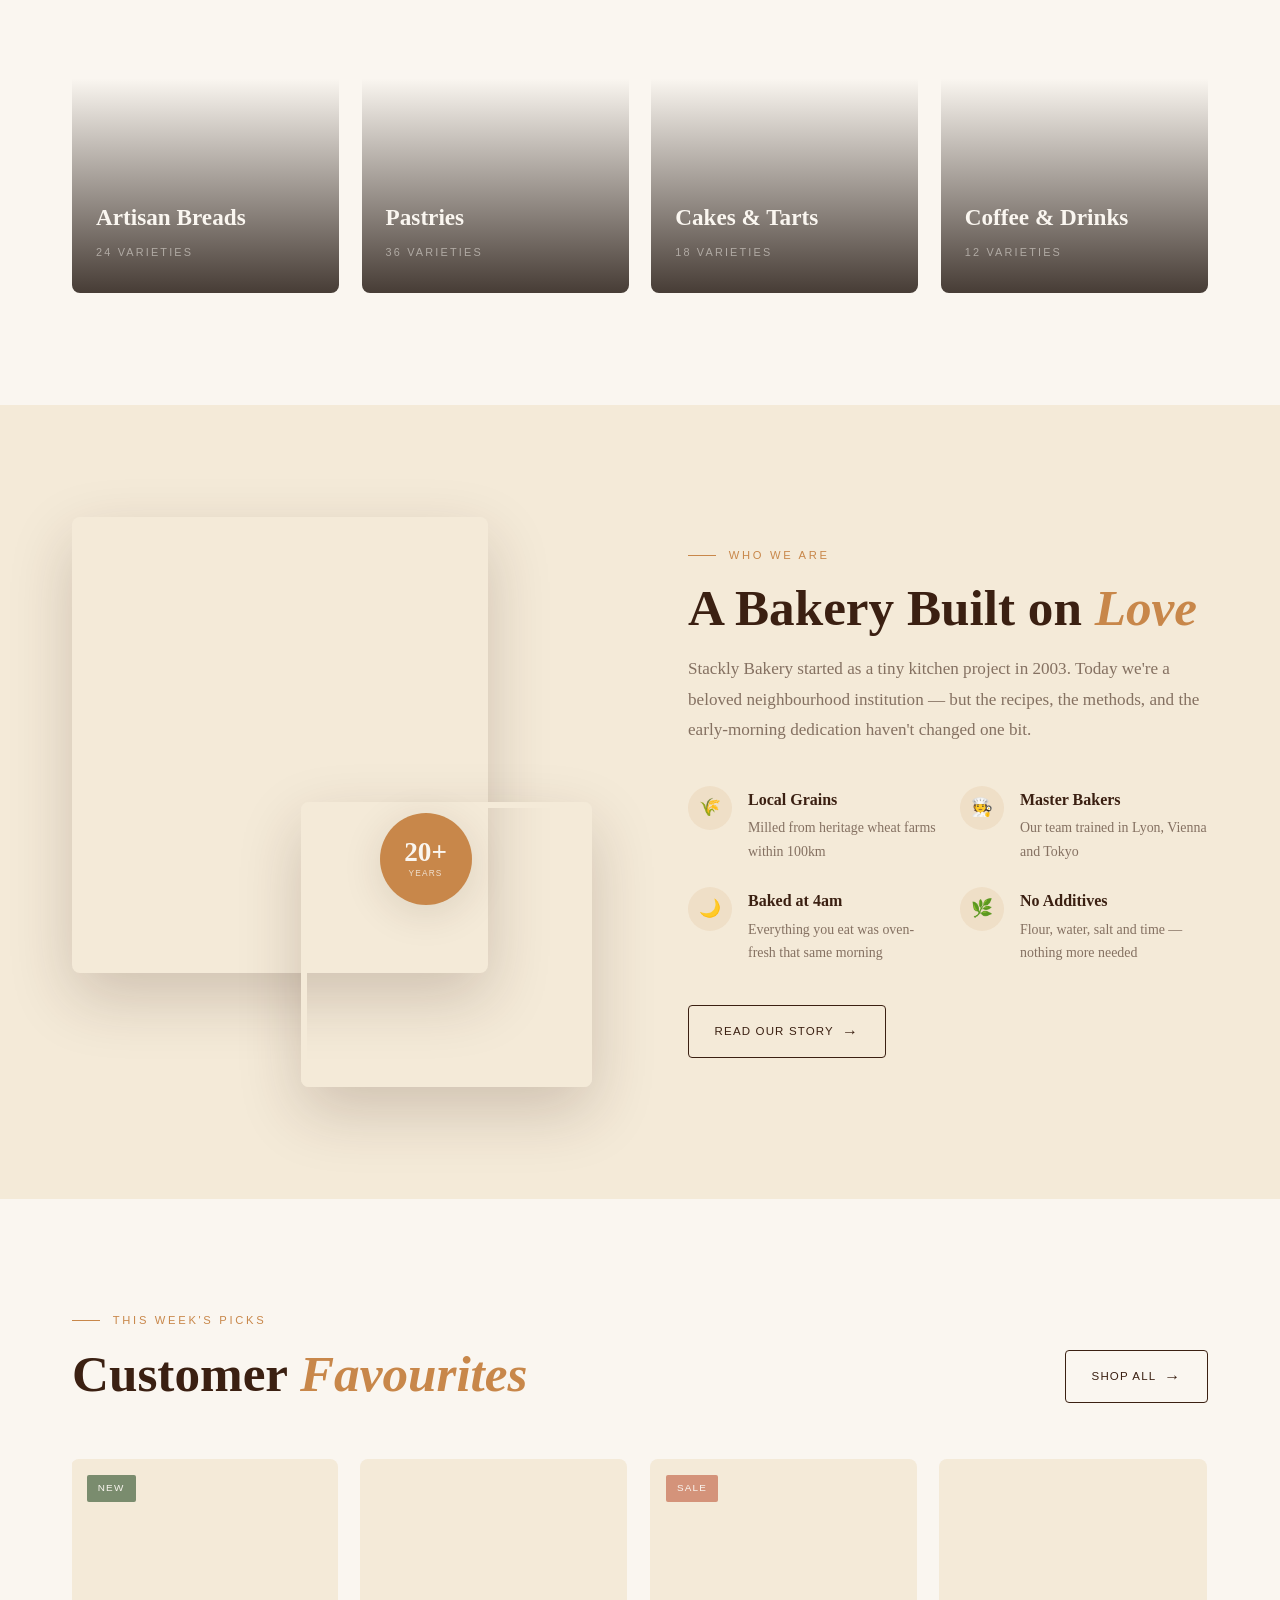
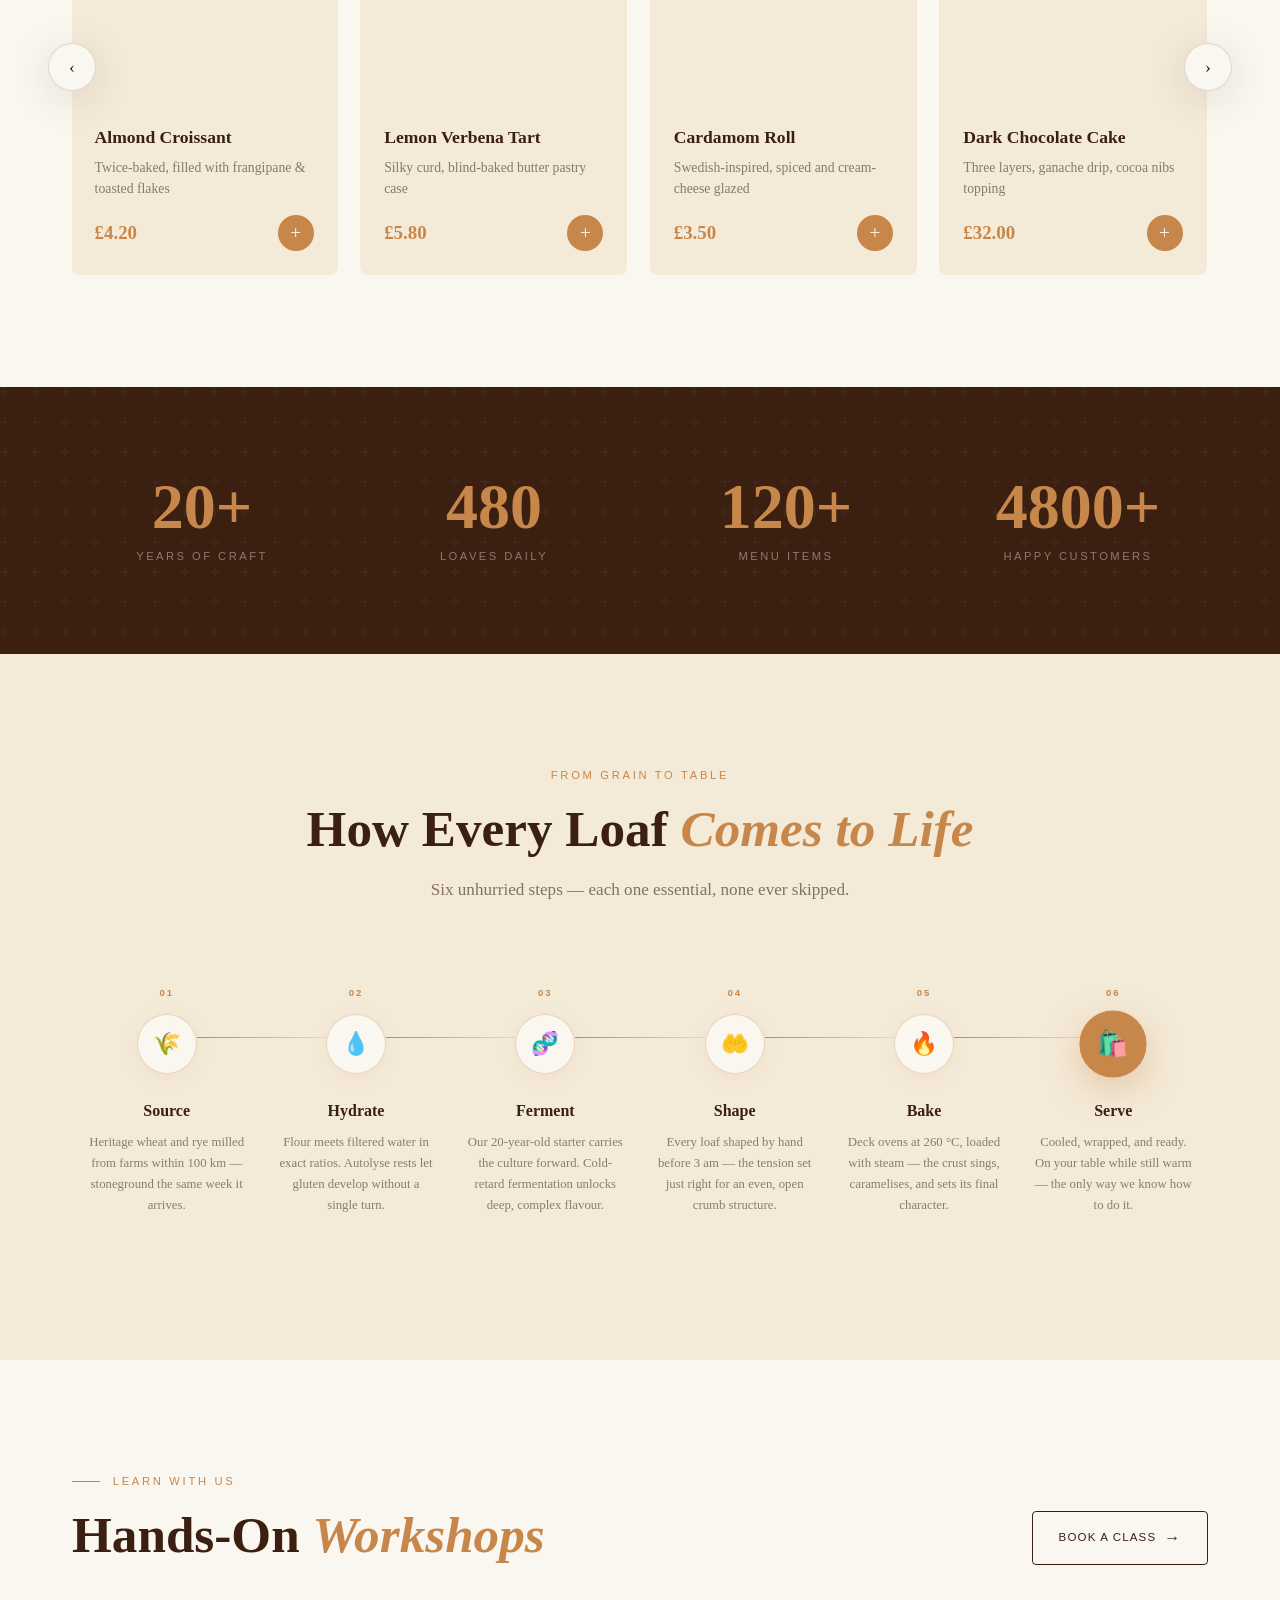
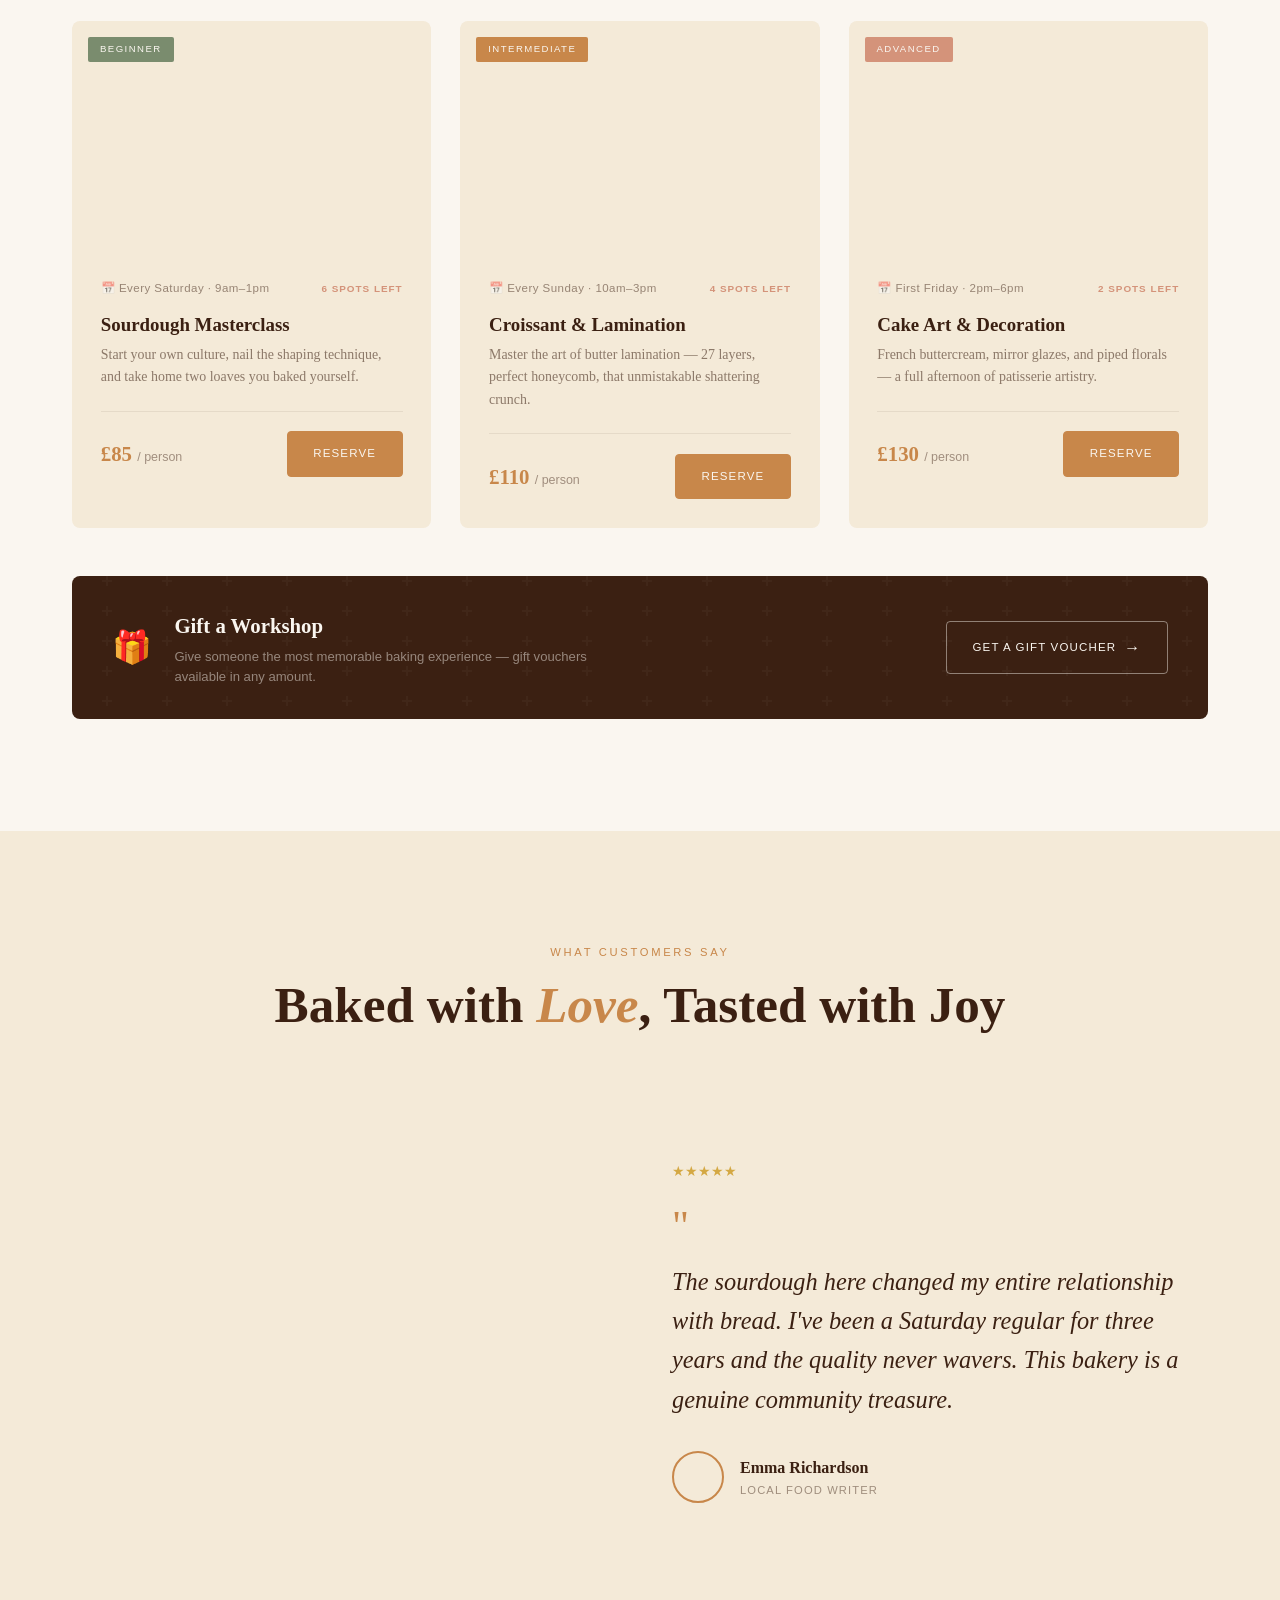
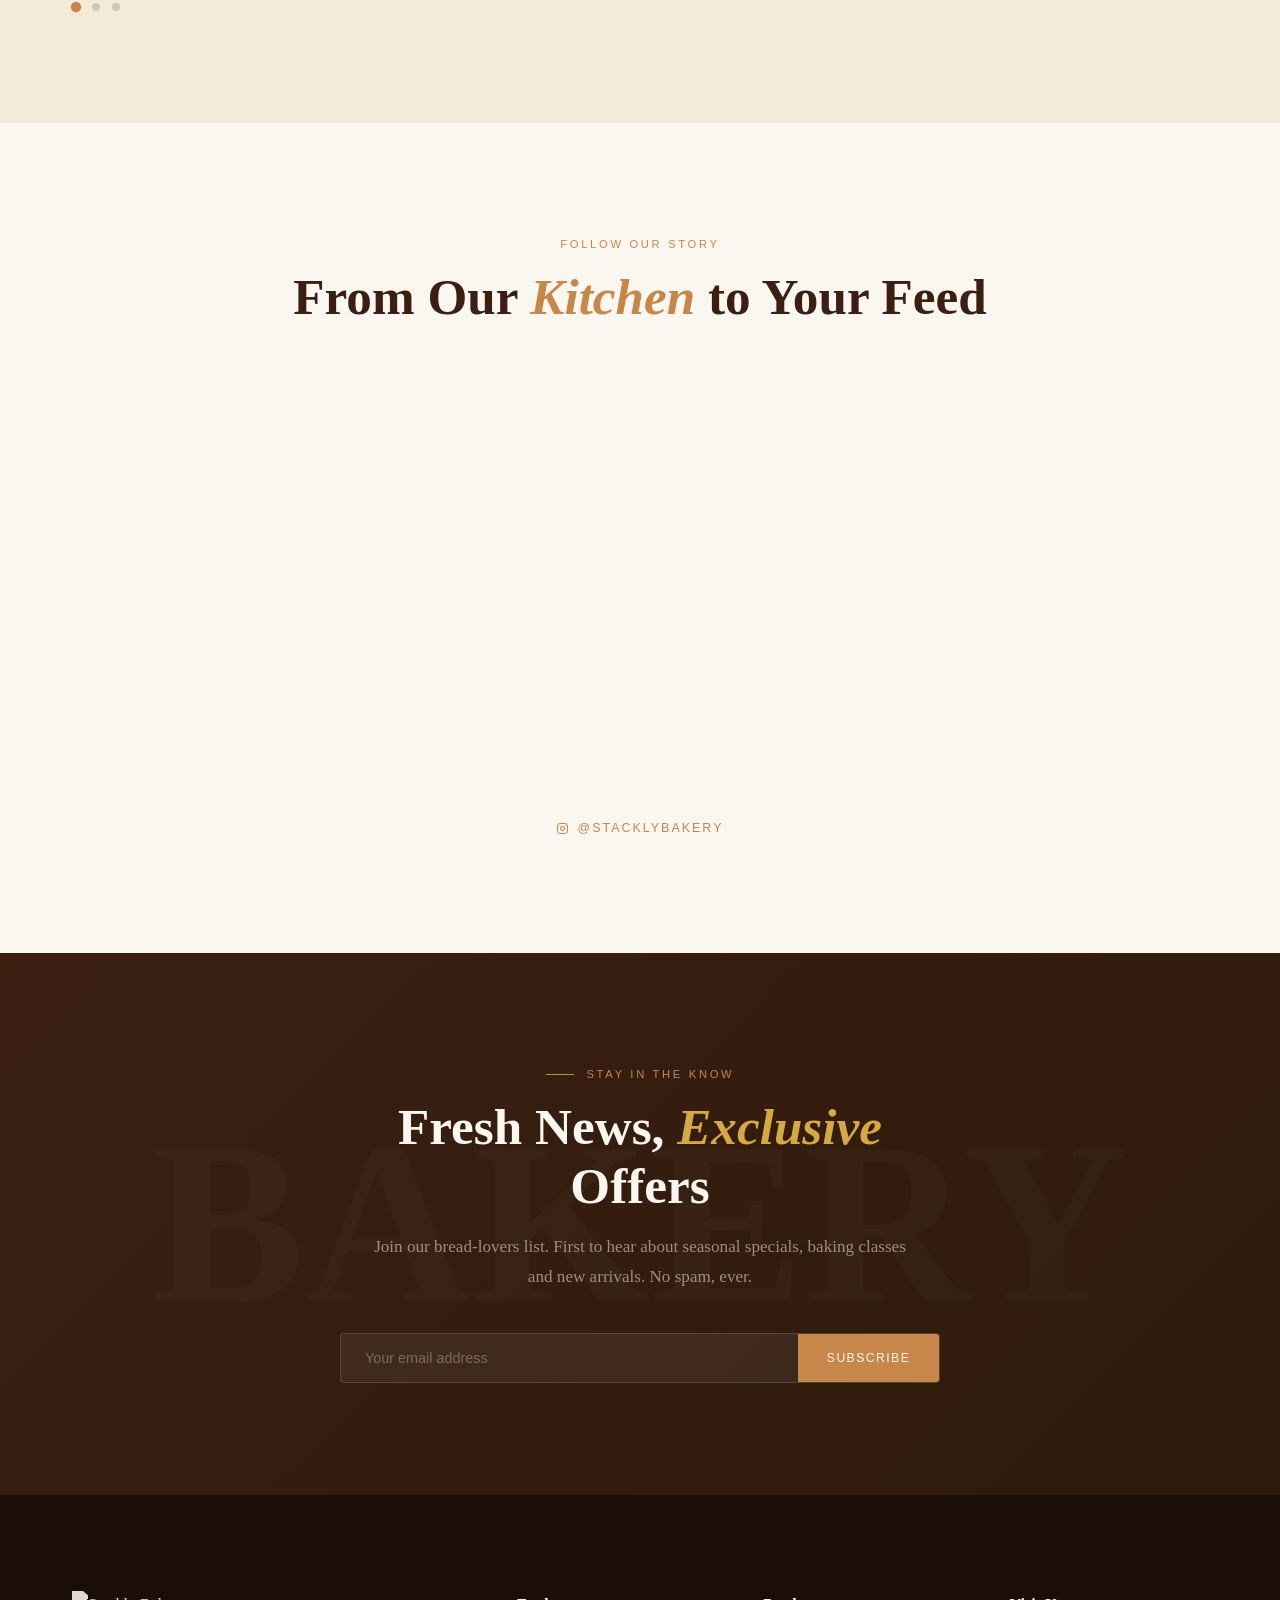
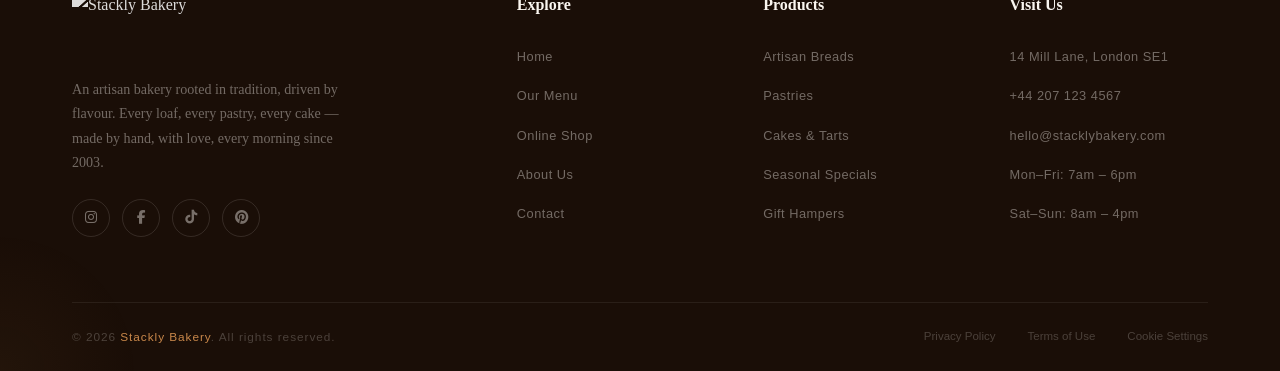
==== commit 93f4a12d: "update" ====
--- a/index.html
+++ b/index.html
@@ -91,8 +91,8 @@
 
     <div class="hero-slide">
       <picture>
-        <source srcset="https://wsrv.nl/?url=https://images.unsplash.com/photo-1509440159596-0249088772ff&w=900&output=webp&q=72&fit=cover" type="image/webp" />
-        <img src="https://wsrv.nl/?url=https://images.unsplash.com/photo-1509440159596-0249088772ff&w=900&output=webp&q=72&fit=cover" alt="Baker at work" loading="lazy" />
+        <source srcset="https://wsrv.nl/?url=https://images.unsplash.com/photo-1509440159596-0249088772ff&w=400&output=webp&q=75&fit=cover" type="image/webp" />
+        <img src="https://wsrv.nl/?url=https://images.unsplash.com/photo-1509440159596-0249088772ff&w=400&output=webp&q=75&fit=cover" alt="Baker at work" loading="lazy" />
       </picture>
       <div class="hero-content">
         <p class="hero-eyebrow">Since 2003</p>
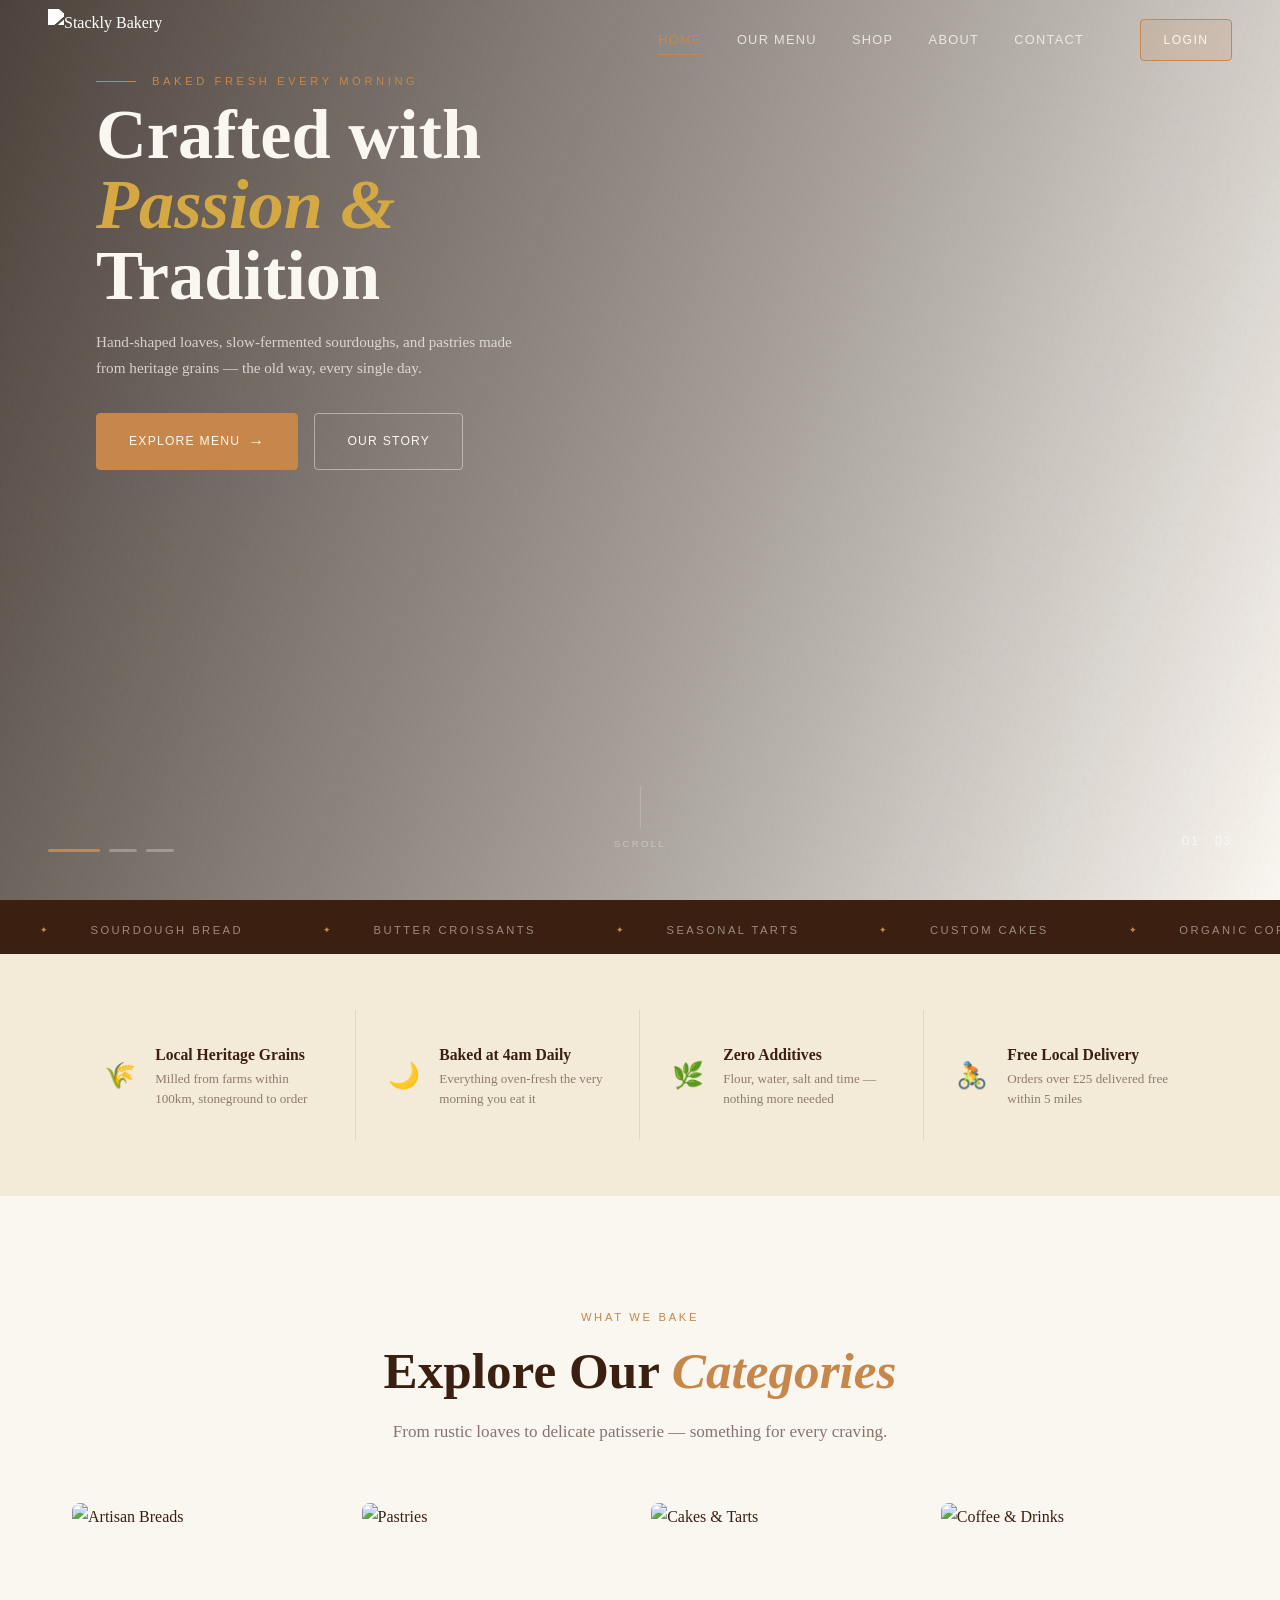
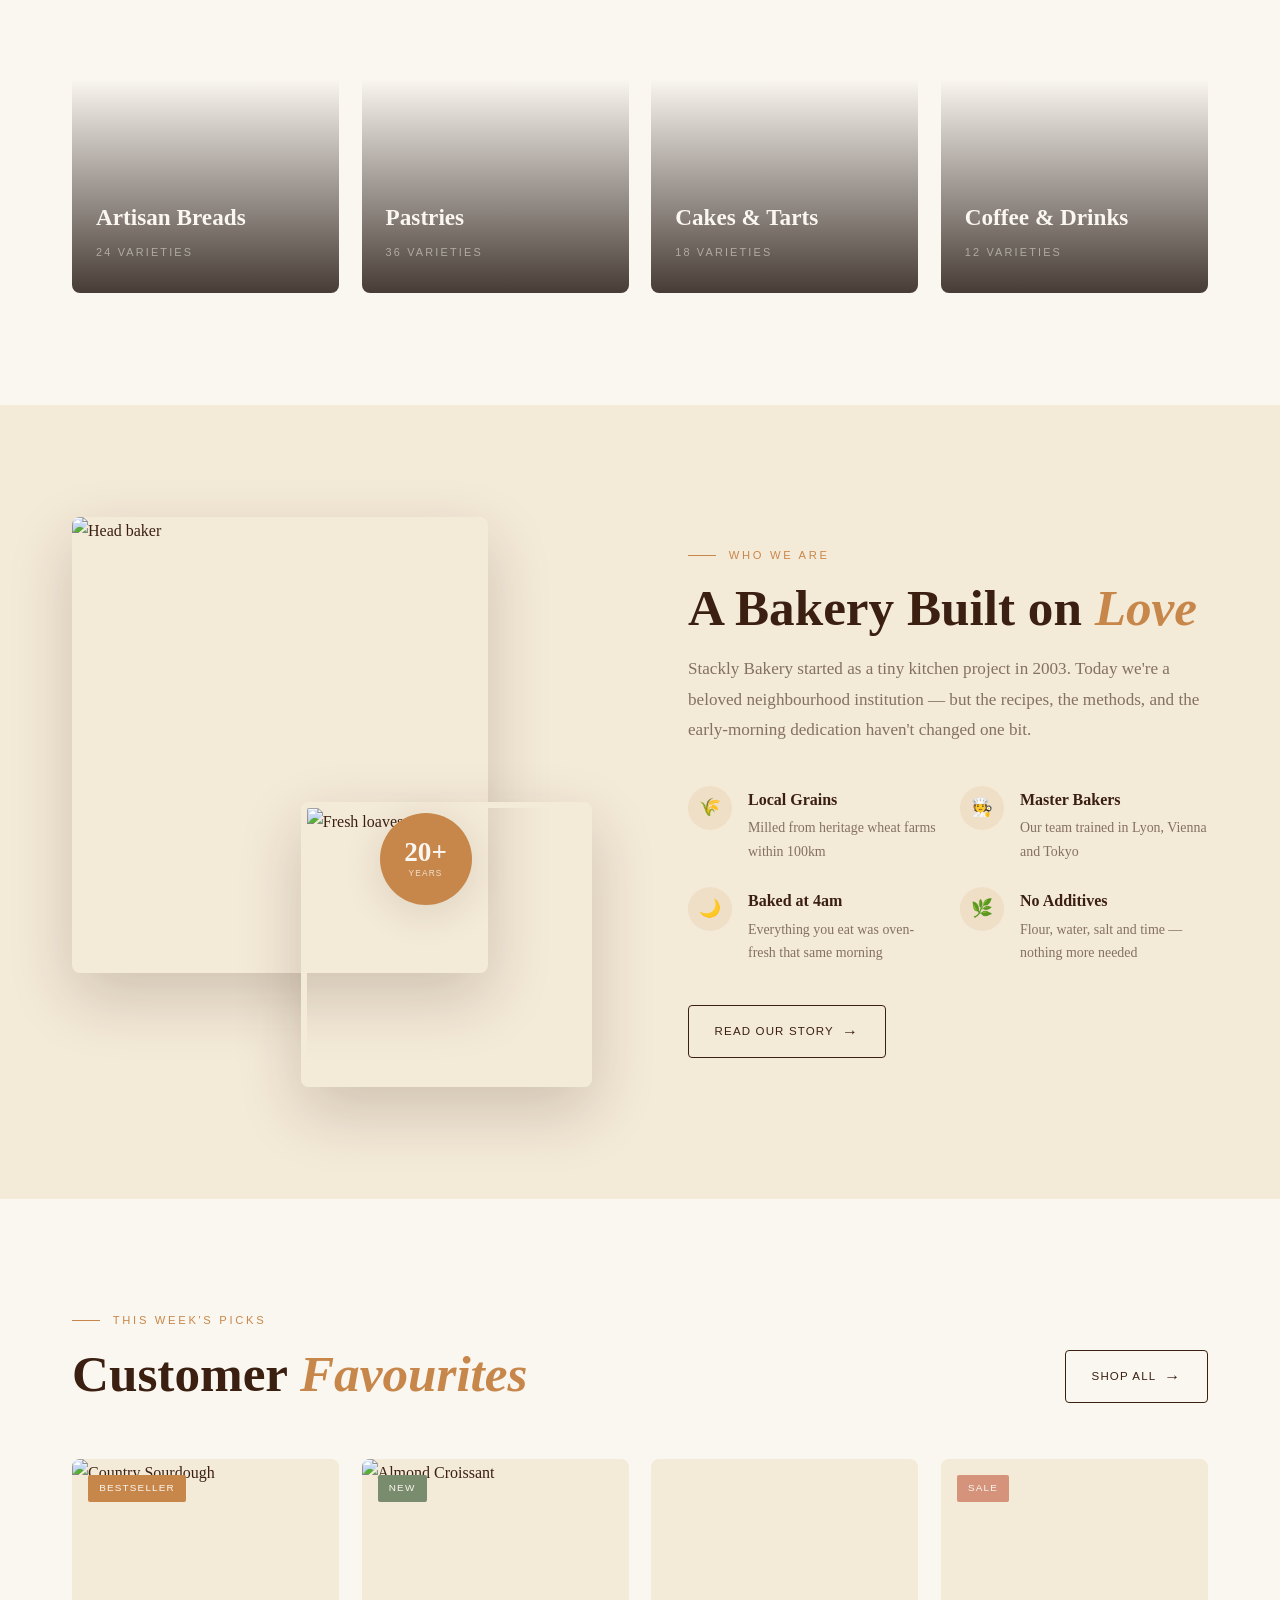
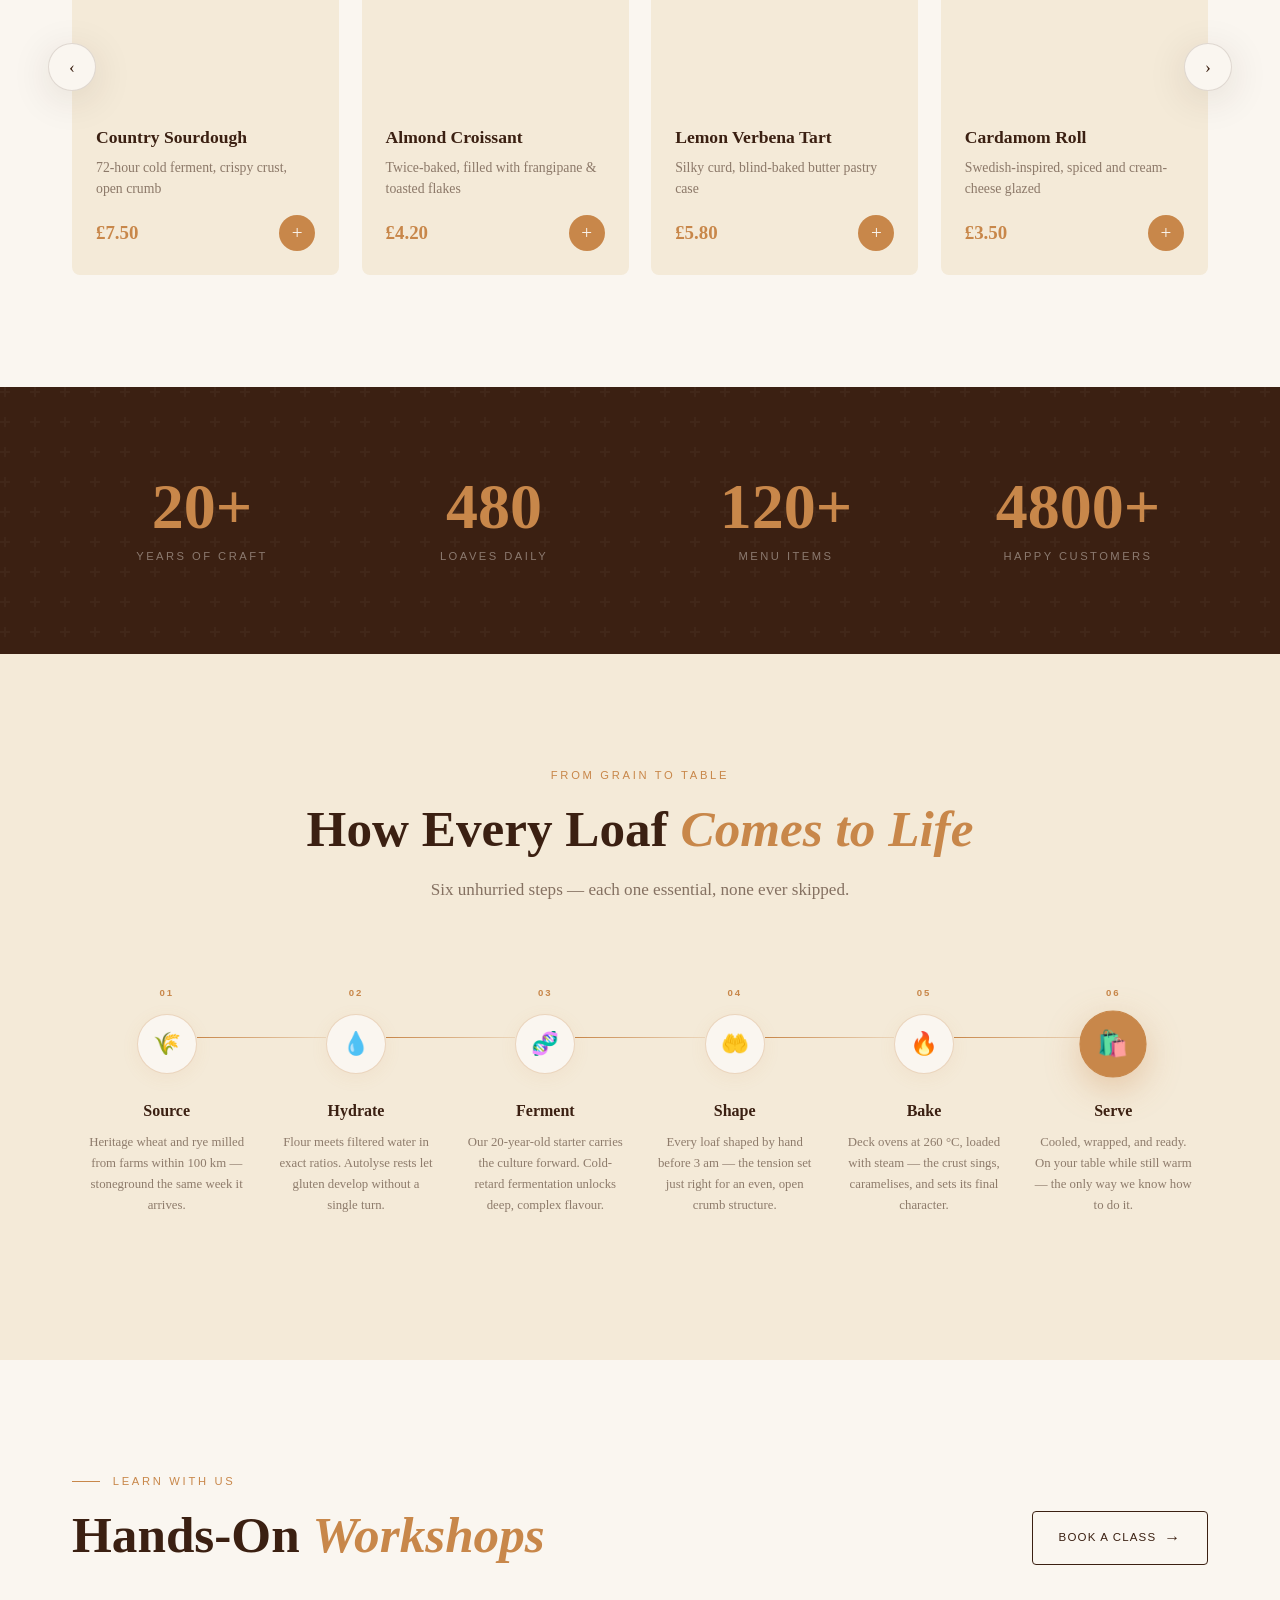
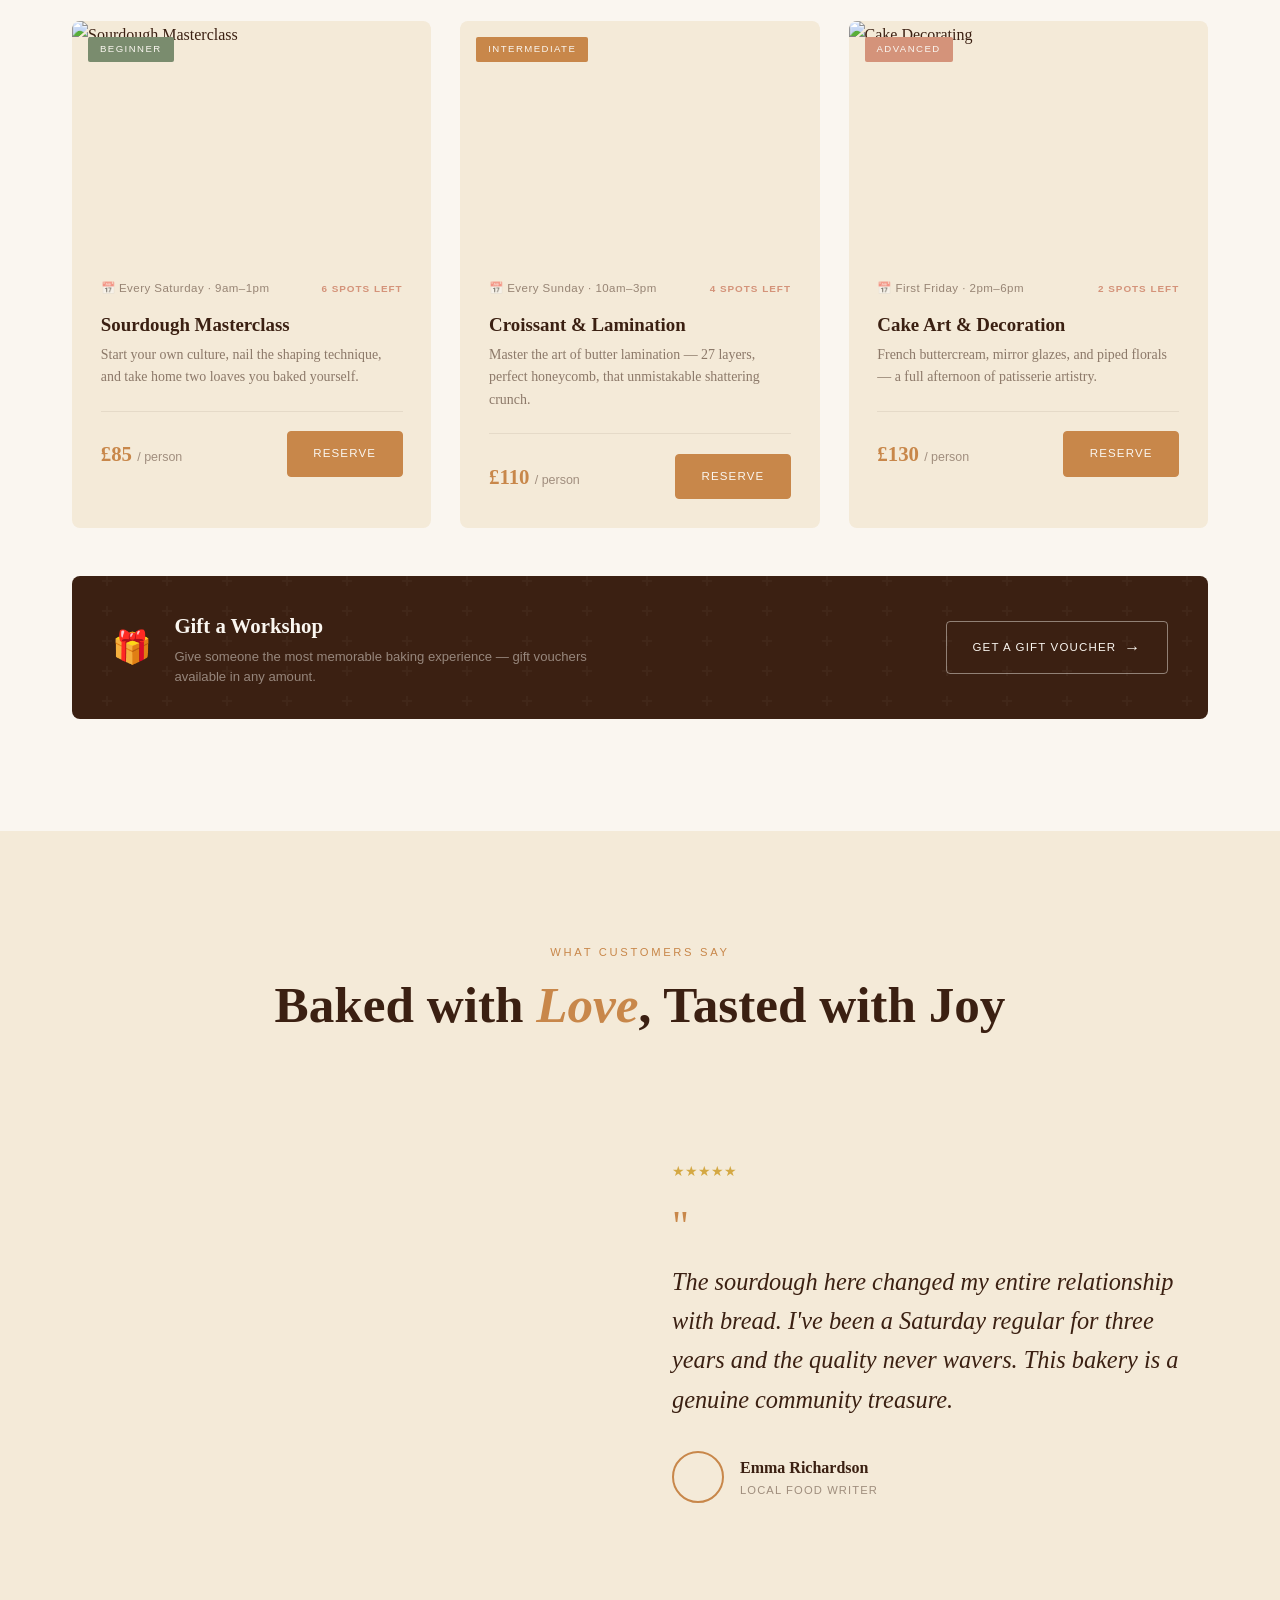
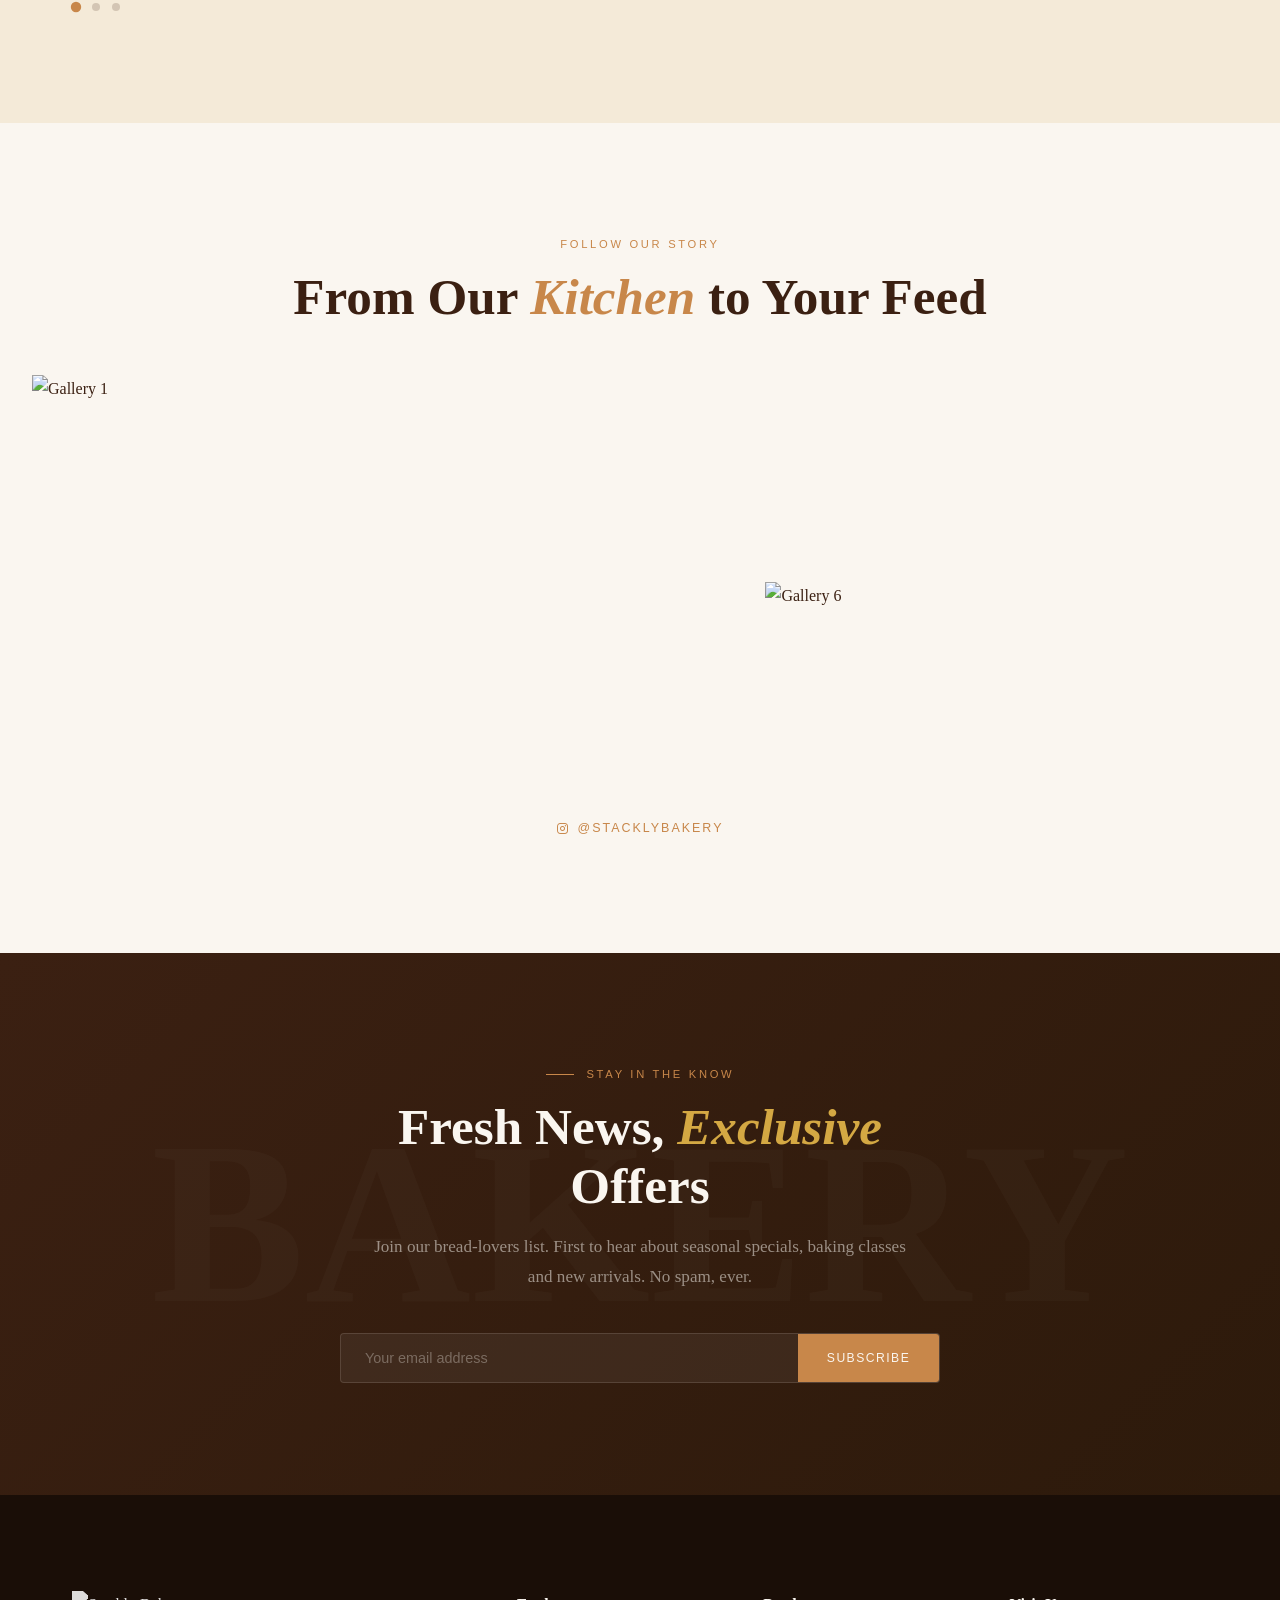
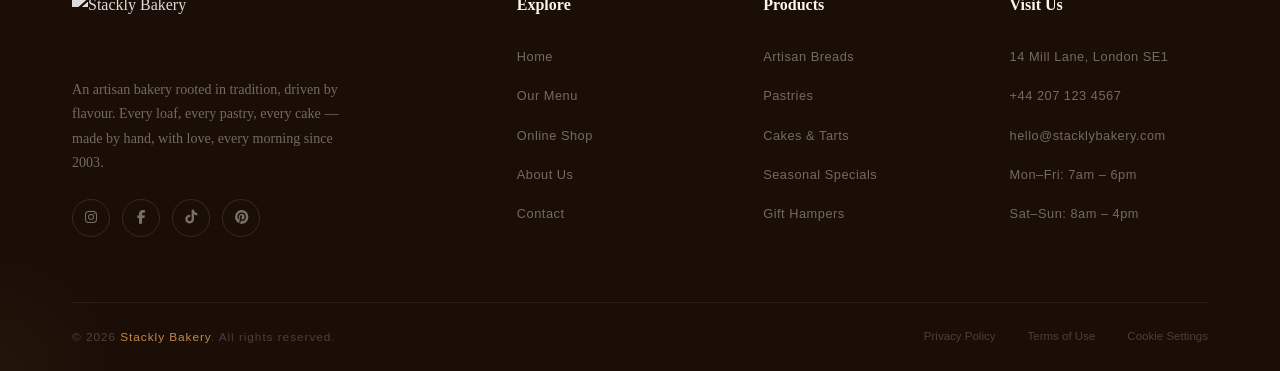
==== commit ba58820c: "update" ====
--- a/index.html
+++ b/index.html
@@ -885,6 +885,7 @@
     </div>
   </div>
 </footer>
+<link rel="stylesheet" href="mobile-responsive.css" />
 
 <script src="main.js"></script>
 </body>
--- a/mobile-responsive.css
+++ b/mobile-responsive.css
@@ -0,0 +1,1443 @@
+/* ================================================================
+   STACKLY BAKERY — mobile-responsive.css
+   Drop-in patch: add <link rel="stylesheet" href="mobile-responsive.css" />
+   as the LAST stylesheet on every page (after style.css, dashboard-style.css,
+   login-style.css, etc.) — it overrides what needs fixing.
+================================================================ */
+
+/* ================================================================
+   GLOBAL SAFE BASE
+================================================================ */
+*, *::before, *::after { box-sizing: border-box; }
+
+html, body {
+  overflow-x: hidden;
+  -webkit-text-size-adjust: 100%;
+}
+
+img, picture, video, canvas, svg {
+  max-width: 100%;
+  display: block;
+}
+
+/* ================================================================
+   NAVBAR
+================================================================ */
+@media (max-width: 768px) {
+  .navbar {
+    padding: 0 1rem;
+    height: 64px;
+  }
+
+  .nav-logo-img {
+    height: 46px;
+  }
+
+  .nav-links,
+  .nav-cta {
+    display: none !important;
+  }
+
+  .hamburger {
+    display: flex !important;
+  }
+}
+
+/* ================================================================
+   MOBILE MENU
+================================================================ */
+@media (max-width: 768px) {
+  .mobile-menu a {
+    font-size: clamp(1.7rem, 8vw, 2.8rem);
+  }
+
+  .mobile-menu-footer {
+    font-size: 0.6rem;
+    bottom: 1.5rem;
+  }
+}
+
+/* ================================================================
+   HERO — HOME (index.html)
+================================================================ */
+@media (max-width: 768px) {
+  .hero-home {
+    min-height: 100svh;
+    padding-top: 64px;
+  }
+
+  .hero-content {
+    padding: 3.5rem 1.25rem 0;
+    max-width: 100%;
+  }
+
+  .hero-title {
+    font-size: clamp(2rem, 9vw, 3.2rem);
+    line-height: 1.05;
+  }
+
+  .hero-text {
+    font-size: 0.9rem;
+    max-width: 100%;
+  }
+
+  .hero-btns {
+    flex-direction: column;
+    gap: 0.75rem;
+  }
+
+  .hero-btns .btn {
+    width: 100%;
+    justify-content: center;
+    font-size: 0.72rem;
+    padding: 0.85rem 1.25rem;
+  }
+
+  .slider-nav {
+    left: 1.25rem;
+    bottom: 1.75rem;
+  }
+
+  .slider-counter {
+    right: 1.25rem;
+    bottom: 1.75rem;
+    font-size: 0.7rem;
+  }
+
+  .scroll-hint {
+    display: none;
+  }
+}
+
+@media (max-width: 480px) {
+  .hero-title {
+    font-size: clamp(1.7rem, 10vw, 2.6rem);
+  }
+
+  .hero-eyebrow {
+    font-size: 0.62rem;
+    letter-spacing: 0.22em;
+  }
+}
+
+/* ================================================================
+   INNER HERO (about, menu, shop pages)
+================================================================ */
+@media (max-width: 768px) {
+  .inner-hero {
+    height: auto;
+    min-height: 260px;
+    padding-top: 64px;
+    padding-bottom: 2.5rem;
+  }
+
+  .inner-hero-content {
+    padding: 0 1.25rem;
+  }
+
+  .inner-hero-title {
+    font-size: clamp(2rem, 7vw, 3rem);
+  }
+
+  .breadcrumb {
+    font-size: 0.7rem;
+    margin-top: 0.6rem;
+  }
+}
+
+/* ================================================================
+   MARQUEE BAR
+================================================================ */
+@media (max-width: 480px) {
+  .marquee-item {
+    font-size: 0.62rem;
+    letter-spacing: 0.16em;
+    padding: 0 1.5rem;
+  }
+}
+
+/* ================================================================
+   FEATURE STRIP (index.html)
+================================================================ */
+@media (max-width: 768px) {
+  .feature-strip-grid {
+    grid-template-columns: 1fr 1fr;
+  }
+
+  .feature-strip-item {
+    border-right: none;
+    border-bottom: 1px solid rgba(59,32,18,0.1);
+    padding: 1.25rem 1rem;
+    gap: 0.75rem;
+  }
+
+  .feature-strip-item:nth-child(odd) {
+    border-right: 1px solid rgba(59,32,18,0.1);
+  }
+
+  .feature-strip-name { font-size: 0.88rem; }
+  .feature-strip-desc { font-size: 0.76rem; }
+}
+
+@media (max-width: 360px) {
+  .feature-strip-grid {
+    grid-template-columns: 1fr;
+  }
+
+  .feature-strip-item:nth-child(odd) {
+    border-right: none;
+  }
+}
+
+/* ================================================================
+   CATEGORIES GRID (index.html)
+================================================================ */
+@media (max-width: 768px) {
+  .categories-grid {
+    grid-template-columns: 1fr 1fr;
+    gap: 0.75rem;
+  }
+
+  .cat-card {
+    height: 240px;
+  }
+
+  .cat-card-name {
+    font-size: 1.15rem;
+  }
+}
+
+@media (max-width: 480px) {
+  .categories-grid {
+    grid-template-columns: 1fr;
+  }
+
+  .cat-card {
+    height: 220px;
+  }
+}
+
+/* ================================================================
+   ABOUT TEASER (index.html)
+================================================================ */
+@media (max-width: 900px) {
+  .about-teaser-inner {
+    grid-template-columns: 1fr;
+    gap: 2.5rem;
+  }
+
+  .about-image-stack {
+    height: 380px;
+    max-width: 480px;
+    margin: 0 auto;
+  }
+}
+
+@media (max-width: 768px) {
+  .about-img-accent { display: none; }
+
+  .about-image-stack { height: 300px; }
+
+  .about-features {
+    grid-template-columns: 1fr 1fr;
+    gap: 1rem;
+  }
+
+  .about-feat-text { font-size: 0.8rem; }
+}
+
+@media (max-width: 480px) {
+  .about-features {
+    grid-template-columns: 1fr;
+  }
+}
+
+/* ================================================================
+   PRODUCTS CAROUSEL (index.html)
+================================================================ */
+@media (max-width: 768px) {
+  .product-card {
+    flex: 0 0 calc(50% - 0.7rem);
+  }
+
+  .carousel-prev { left: -10px; }
+  .carousel-next { right: -10px; }
+}
+
+@media (max-width: 480px) {
+  .product-card {
+    flex: 0 0 calc(90% - 0.7rem);
+  }
+
+  .products-carousel { padding: 0 1.5rem; }
+}
+
+/* ================================================================
+   STATS SECTION
+================================================================ */
+@media (max-width: 768px) {
+  .stats-section { padding: 4rem 0; }
+
+  .stats-grid {
+    grid-template-columns: 1fr 1fr;
+    gap: 1.5rem;
+  }
+}
+
+@media (max-width: 360px) {
+  .stats-grid {
+    grid-template-columns: 1fr;
+  }
+}
+
+/* ================================================================
+   PROCESS SECTION (index.html)
+================================================================ */
+@media (max-width: 900px) {
+  .process-track {
+    grid-template-columns: repeat(3, 1fr);
+    row-gap: 2.5rem;
+  }
+
+  .process-step:nth-child(3) .process-connector,
+  .process-step:nth-child(6) .process-connector {
+    display: none;
+  }
+}
+
+@media (max-width: 600px) {
+  .process-track {
+    grid-template-columns: 1fr 1fr;
+    row-gap: 2rem;
+  }
+
+  .process-connector { display: none !important; }
+
+  .process-title { font-size: 0.95rem; }
+  .process-desc  { font-size: 0.75rem; }
+}
+
+@media (max-width: 400px) {
+  .process-track { grid-template-columns: 1fr; }
+}
+
+/* ================================================================
+   WORKSHOPS (index.html)
+================================================================ */
+@media (max-width: 900px) {
+  .workshops-grid {
+    grid-template-columns: 1fr 1fr;
+    gap: 1.25rem;
+  }
+
+  .workshops-banner {
+    flex-direction: column;
+    align-items: flex-start;
+    padding: 2rem 1.5rem;
+  }
+}
+
+@media (max-width: 600px) {
+  .workshops-grid { grid-template-columns: 1fr; }
+
+  .workshops-banner-text {
+    flex-direction: column;
+    gap: 0.5rem;
+  }
+
+  .workshops-banner .btn {
+    width: 100%;
+    justify-content: center;
+  }
+
+  .workshop-img { height: 200px; }
+  .workshop-img picture img { height: 200px; }
+}
+
+/* ================================================================
+   TESTIMONIALS (index.html)
+================================================================ */
+@media (max-width: 768px) {
+  .testimonial-slide {
+    grid-template-columns: 1fr;
+    gap: 1.5rem;
+  }
+
+  .testimonial-img {
+    height: 260px;
+  }
+
+  .testimonial-img::after {
+    display: none;
+  }
+
+  .testimonial-text {
+    font-size: 1.1rem;
+  }
+}
+
+/* ================================================================
+   INSTAGRAM GALLERY (index.html)
+================================================================ */
+@media (max-width: 768px) {
+  .insta-grid {
+    grid-template-columns: repeat(3, 1fr);
+    grid-template-rows: repeat(2, 150px);
+  }
+
+  .insta-item:nth-child(1) {
+    grid-column: 1;
+    grid-row: 1;
+  }
+}
+
+@media (max-width: 480px) {
+  .insta-grid {
+    grid-template-columns: repeat(2, 1fr);
+    grid-template-rows: auto;
+  }
+
+  .insta-item { height: 140px; }
+}
+
+/* ================================================================
+   NEWSLETTER
+================================================================ */
+@media (max-width: 768px) {
+  .newsletter-section { padding: 5rem 0; }
+
+  .newsletter-inner {
+    padding: 0 1.25rem;
+    text-align: center;
+  }
+
+  .newsletter-form {
+    flex-direction: column;
+    gap: 0.75rem;
+    border-radius: 6px;
+  }
+
+  .newsletter-form input,
+  .newsletter-form button {
+    width: 100%;
+    border-radius: 6px;
+  }
+}
+
+/* ================================================================
+   FOOTER
+================================================================ */
+@media (max-width: 768px) {
+  footer { padding: 4rem 0 0; }
+
+  .footer-grid {
+    grid-template-columns: 1fr;
+    text-align: center;
+    gap: 2rem;
+  }
+
+  .footer-brand {
+    align-items: center;
+  }
+
+  .footer-logo-wrap,
+  .footer-socials {
+    justify-content: center;
+  }
+
+  .footer-brand p { margin-inline: auto; }
+
+  .footer-col-title,
+  .footer-links li {
+    text-align: center;
+  }
+
+  .footer-links { padding: 0; }
+
+  .footer-bottom {
+    flex-direction: column;
+    align-items: center;
+    gap: 0.75rem;
+    text-align: center;
+    padding: 1.5rem 0;
+  }
+
+  .footer-legal {
+    justify-content: center;
+    flex-wrap: wrap;
+    gap: 1rem;
+  }
+}
+
+/* ================================================================
+   SECTION COMMONS
+================================================================ */
+@media (max-width: 768px) {
+  .section { padding: 4rem 0; }
+
+  .section-title {
+    font-size: clamp(1.7rem, 6vw, 2.4rem);
+  }
+
+  .section-sub {
+    font-size: 0.95rem;
+  }
+
+  .container,
+  .container-wide {
+    padding: 0 1.25rem;
+  }
+}
+
+/* ================================================================
+   ABOUT PAGE — about.html
+================================================================ */
+@media (max-width: 900px) {
+  .about-story-inner {
+    grid-template-columns: 1fr;
+    gap: 2.5rem;
+  }
+
+  .about-story-img {
+    height: 360px;
+  }
+
+  .team-grid {
+    grid-template-columns: repeat(2, 1fr);
+  }
+
+  .values-strip-grid {
+    grid-template-columns: repeat(2, 1fr);
+  }
+
+  .values-strip-item {
+    border-right: none;
+    border-bottom: 1px solid rgba(250,246,240,0.07);
+  }
+
+  .process-steps {
+    grid-template-columns: repeat(3, 1fr);
+  }
+
+  .process-steps::before { display: none; }
+
+  .awards-grid {
+    grid-template-columns: repeat(2, 1fr);
+  }
+}
+
+@media (max-width: 768px) {
+  .team-grid {
+    grid-template-columns: 1fr 1fr;
+    gap: 1.25rem;
+  }
+
+  .team-img { height: 230px; }
+
+  .pull-quote {
+    font-size: 1.3rem;
+    padding: 2rem 0 2rem 1.5rem;
+  }
+
+  .pull-quote::before {
+    font-size: 4rem;
+  }
+
+  .process-steps {
+    grid-template-columns: 1fr 1fr;
+  }
+
+  .image-break {
+    height: 38vh;
+    min-height: 240px;
+  }
+
+  .image-break-text {
+    font-size: clamp(2rem, 8vw, 4rem);
+  }
+
+  .values-strip-grid {
+    grid-template-columns: 1fr;
+  }
+
+  .values-strip-item {
+    padding: 1.25rem 1.25rem;
+    gap: 1rem;
+  }
+
+  .cert-bar-inner {
+    gap: 1.25rem;
+  }
+
+  .cert-item {
+    font-size: 0.66rem;
+  }
+
+  .timeline-item {
+    grid-template-columns: 60px 1fr;
+    gap: 1rem;
+  }
+
+  .timeline-year {
+    font-size: 1.05rem;
+  }
+}
+
+@media (max-width: 480px) {
+  .process-steps { grid-template-columns: 1fr; }
+  .awards-grid   { grid-template-columns: 1fr; }
+  .team-grid     { grid-template-columns: 1fr 1fr; gap: 0.75rem; }
+  .team-img      { height: 180px; }
+  .team-name     { font-size: 0.95rem; }
+}
+
+/* ================================================================
+   CONTACT PAGE — contact.html
+================================================================ */
+@media (max-width: 992px) {
+  .contact-hero {
+    min-height: 460px;
+    height: auto;
+  }
+
+  .contact-layout {
+    grid-template-columns: 1fr;
+    gap: 3rem;
+  }
+
+  .contact-info-side { position: static; }
+
+  .faq-grid { grid-template-columns: 1fr; }
+
+  .info-strip-inner { grid-template-columns: 1fr; }
+
+  .info-strip-item {
+    border-right: none;
+    border-bottom: 1px solid rgba(250,246,240,0.08);
+  }
+
+  .info-strip-item:last-child { border-bottom: none; }
+}
+
+@media (max-width: 768px) {
+  .contact-hero-content {
+    padding: 0 1.25rem 2.5rem;
+    text-align: center;
+  }
+
+  .contact-hero-title {
+    font-size: clamp(2.8rem, 12vw, 4.5rem);
+    line-height: 1;
+  }
+
+  .contact-hero-label {
+    justify-content: center;
+    font-size: 0.62rem;
+  }
+
+  .contact-hero-breadcrumb {
+    justify-content: center;
+    flex-wrap: wrap;
+  }
+
+  .hero-scroll-line { display: none; }
+
+  .info-strip-item {
+    flex-direction: column;
+    align-items: center;
+    text-align: center;
+    padding: 2rem 1.25rem;
+  }
+
+  .info-strip-text { text-align: center; }
+
+  .contact-main { padding: 4rem 0; }
+
+  .contact-form-wrap::before { display: none; }
+
+  .cf-row {
+    grid-template-columns: 1fr;
+    gap: 0;
+  }
+
+  .cf-group { margin-bottom: 1.5rem; }
+
+  .cf-submit {
+    width: 100%;
+    justify-content: center;
+    padding: 1rem;
+  }
+
+  .hours-block,
+  .social-block { padding: 1.75rem 1.25rem; }
+
+  .social-links-grid { grid-template-columns: 1fr 1fr; }
+
+  .social-link-btn { justify-content: center; }
+
+  .map-container { height: 360px; }
+
+  .map-section-text {
+    left: 50%;
+    transform: translateX(-50%);
+    bottom: 1.25rem;
+    width: calc(100% - 2.5rem);
+    text-align: center;
+  }
+
+  .map-directions-btn {
+    justify-content: center;
+    width: 100%;
+  }
+
+  .faq-section { padding: 4rem 0; }
+
+  .faq-question { font-size: 0.95rem; }
+}
+
+@media (max-width: 480px) {
+  .contact-hero-title { font-size: clamp(2rem, 10vw, 3rem); }
+
+  .info-strip-item { padding: 1.5rem 1rem; }
+
+  .social-links-grid { grid-template-columns: 1fr; }
+
+  .map-container { height: 300px; }
+}
+
+/* ================================================================
+   MENU PAGE — menu.html
+================================================================ */
+@media (max-width: 900px) {
+  .seasonal-inner {
+    grid-template-columns: 1fr;
+    gap: 2rem;
+  }
+
+  .seasonal-img { height: 220px; }
+  .seasonal-img::after {
+    background: linear-gradient(to bottom, transparent 40%, #2d1a0b 100%);
+  }
+
+  .chef-special {
+    grid-template-columns: 1fr;
+  }
+
+  .chef-special-img { height: 240px; }
+  .chef-special-img::after {
+    background: linear-gradient(to top, var(--brown) 0%, transparent 60%);
+  }
+
+  .chef-special-body {
+    padding: 2rem 1.5rem;
+  }
+
+  .menu-grid {
+    grid-template-columns: 1fr 1fr;
+    gap: 1.25rem;
+  }
+
+  .bake-times { grid-template-columns: 1fr 1fr; }
+}
+
+@media (max-width: 600px) {
+  .menu-tabs { padding: 0 1rem; }
+  .menu-tabs .menu-tab { padding: 0.9rem 1rem; font-size: 0.7rem; }
+
+  .menu-grid { grid-template-columns: 1fr; }
+
+  .bake-schedule {
+    padding: 1.75rem 1.25rem;
+    margin-top: 3rem;
+  }
+
+  .bake-times {
+    grid-template-columns: 1fr 1fr;
+    gap: 1rem;
+  }
+
+  .bake-time-clock { width: 50px; height: 50px; font-size: 1.2rem; }
+
+  .seasonal-title { font-size: 1.6rem; }
+
+  .chef-special-title { font-size: 1.4rem; }
+  .chef-special-price { font-size: 1.6rem; }
+}
+
+@media (max-width: 400px) {
+  .menu-grid  { grid-template-columns: 1fr; }
+  .bake-times { grid-template-columns: 1fr; }
+}
+
+/* ================================================================
+   SHOP PAGE — shop.html
+================================================================ */
+@media (max-width: 900px) {
+  .shop-layout {
+    grid-template-columns: 1fr !important;
+  }
+
+  .shop-sidebar { display: none; }
+
+  .shop-products-grid {
+    grid-template-columns: repeat(2, 1fr);
+  }
+
+  .hamper-banner {
+    grid-template-columns: 1fr;
+    gap: 1.5rem;
+    padding: 2rem 1.5rem;
+  }
+
+  .hamper-banner-img { height: 220px; }
+
+  .subscription-grid { grid-template-columns: 1fr; max-width: 400px; margin-inline: auto; }
+}
+
+@media (max-width: 600px) {
+  .shop-products-grid { grid-template-columns: 1fr 1fr; gap: 0.75rem; }
+
+  .shop-toolbar {
+    flex-direction: column;
+    align-items: flex-start;
+    gap: 0.75rem;
+    margin-bottom: 1.25rem;
+  }
+
+  .shop-sort { width: 100%; }
+
+  .promo-ticker { display: none; }
+}
+
+@media (max-width: 400px) {
+  .shop-products-grid { grid-template-columns: 1fr; }
+}
+
+/* ================================================================
+   CART DRAWER (menu.html + shop.html)
+================================================================ */
+@media (max-width: 480px) {
+  .cart-drawer {
+    width: 100vw;
+  }
+
+  .cart-drawer-head { padding: 1.25rem 1.25rem 1rem; }
+
+  .cart-drawer-body { padding: 0.75rem 1.25rem; }
+
+  .cart-drawer-footer { padding: 1rem 1.25rem 1.75rem; }
+
+  .cart-item { gap: 0.75rem; }
+
+  .cart-item-img {
+    width: 52px;
+    height: 52px;
+  }
+}
+
+/* ================================================================
+   LOGIN PAGE — login.html
+================================================================ */
+@media (max-width: 900px) {
+  .login-visual { display: none !important; }
+
+  .login-form-panel {
+    padding: 2.5rem 1.5rem;
+    flex: 1;
+  }
+}
+
+@media (max-width: 600px) {
+  .login-wrap { flex-direction: column; }
+
+  .login-visual {
+    display: block !important;
+    flex: 0 0 200px;
+    min-height: 0;
+  }
+
+  .login-visual-content { padding: 1.25rem; }
+
+  .login-logo {
+    width: 100px;
+    margin-top: 2.5rem;
+  }
+
+  .login-tagline { font-size: 1.15rem; margin-bottom: 0.75rem; }
+
+  .login-badges { gap: 0.3rem; }
+  .lbadge { font-size: 0.6rem; padding: 0.22rem 0.55rem; }
+
+  .login-form-panel { padding: 2rem 1.25rem; }
+
+  .login-title { font-size: 1.7rem; }
+
+  .lform-meta {
+    flex-direction: column;
+    align-items: flex-start;
+    gap: 0.5rem;
+  }
+
+  .lbtn-submit { padding: 0.85rem 1rem; }
+
+  .back-link { top: 1rem; left: 1rem; }
+}
+
+@media (max-width: 400px) {
+  .role-btn .role-desc { display: none; }
+  .role-btn { padding: 0.7rem 0.4rem; }
+
+  .role-label { font-size: 0.78rem; }
+}
+
+/* ================================================================
+   CUSTOMER DASHBOARD — customer-dashboard.html
+================================================================ */
+@media (max-width: 900px) {
+  .dash-sidebar {
+    transform: translateX(-100%);
+    box-shadow: 4px 0 32px rgba(0,0,0,0.35);
+  }
+
+  .dash-sidebar.open { transform: translateX(0); }
+
+  .dash-main { margin-left: 0; }
+
+  .dash-sidebar-toggle { display: block !important; }
+
+  .dash-two-col { grid-template-columns: 1fr; }
+}
+
+@media (max-width: 768px) {
+  .dash-section { padding: 1.5rem 1.25rem; }
+
+  .dash-section-head h2 {
+    font-size: clamp(1.4rem, 4vw, 1.8rem);
+  }
+
+  .dash-stats-row {
+    grid-template-columns: 1fr 1fr;
+    gap: 0.75rem;
+  }
+
+  .dash-stat-card {
+    padding: 1rem 1.1rem;
+    gap: 0.75rem;
+  }
+
+  .stat-num { font-size: 1.4rem; }
+
+  .quick-actions { grid-template-columns: 1fr 1fr; gap: 0.6rem; }
+
+  .quick-action-btn { padding: 0.85rem 0.5rem; font-size: 0.72rem; }
+
+  .promo-banner {
+    flex-direction: column;
+    padding: 1.25rem;
+    gap: 0.75rem;
+  }
+
+  .promo-progress { min-width: unset; width: 100%; }
+
+  .fav-grid {
+    grid-template-columns: 1fr 1fr !important;
+    gap: 0.75rem;
+  }
+
+  .orders-filter-bar { flex-wrap: wrap; gap: 0.4rem; }
+
+  .ofbtn { padding: 0.4rem 0.85rem; font-size: 0.75rem; }
+
+  .address-grid { grid-template-columns: 1fr; }
+
+  .settings-grid { grid-template-columns: 1fr; }
+
+  .order-card-full { flex-wrap: wrap; gap: 0.75rem; }
+
+  .ocf-right { width: 100%; flex-direction: row; justify-content: space-between; }
+
+  .dash-topbar { padding: 0 1.25rem; }
+
+  .dash-topbar-greeting { font-size: 0.85rem; }
+}
+
+@media (max-width: 480px) {
+  .dash-section { padding: 1.1rem 1rem; }
+
+  .dash-stats-row { grid-template-columns: 1fr 1fr; gap: 0.6rem; }
+
+  .dash-stat-card {
+    flex-direction: column;
+    align-items: flex-start;
+    padding: 0.9rem;
+    gap: 0.4rem;
+  }
+
+  .stat-icon { width: 38px; height: 38px; font-size: 0.95rem; }
+
+  .stat-num { font-size: 1.3rem; }
+
+  .order-row { flex-wrap: wrap; gap: 0.5rem; }
+
+  .order-img-wrap { width: 40px; height: 40px; }
+
+  .order-name { font-size: 0.8rem; }
+
+  .order-status { font-size: 0.62rem; }
+
+  .fav-grid { grid-template-columns: 1fr 1fr !important; gap: 0.6rem; }
+
+  .fav-img { height: 110px; }
+
+  .address-card { flex-direction: column; gap: 0.6rem; }
+
+  .settings-card { padding: 1.1rem; }
+
+  .settings-save-btn { width: 100%; justify-content: center; }
+
+  .dash-topbar { height: 56px; padding: 0 1rem; }
+
+  .dash-card { padding: 1.1rem; }
+
+  .dash-card-head h3 { font-size: 0.95rem; }
+}
+
+/* ================================================================
+   OWNER DASHBOARD — owner-dashboard.html
+================================================================ */
+@media (max-width: 900px) {
+  .analytics-grid { grid-template-columns: 1fr; }
+}
+
+@media (max-width: 768px) {
+  .owner-order-actions {
+    flex-direction: column;
+    gap: 0.3rem;
+  }
+
+  .ooa-btn { text-align: center; }
+
+  .products-grid {
+    grid-template-columns: 1fr 1fr;
+    gap: 0.75rem;
+  }
+
+  .customers-table-wrap { overflow-x: auto; -webkit-overflow-scrolling: touch; }
+
+  .customers-table { min-width: 600px; }
+
+  .mini-chart { height: 80px; }
+
+  .stock-alert-bar { flex-direction: column; gap: 0.75rem; }
+
+  .trend-chip { align-self: flex-start; }
+
+  .modal-box {
+    padding: 1.5rem;
+    max-width: 92vw;
+  }
+}
+
+@media (max-width: 480px) {
+  .products-grid { grid-template-columns: 1fr; }
+
+  .add-product-btn { width: 100%; justify-content: center; }
+
+  .pending-count-badge { margin-left: auto; }
+
+  .big-chart { height: 110px; }
+
+  .big-chart-legend { font-size: 0.58rem; }
+}
+
+/* ================================================================
+   404 PAGE — 404.html
+================================================================ */
+@media (max-width: 900px) {
+  .bread-float-wrap {
+    width: clamp(160px, 55vw, 300px);
+    height: clamp(160px, 55vw, 300px);
+    right: 50%;
+    bottom: 3rem;
+    top: auto;
+    transform: translateX(50%);
+    opacity: 0.22;
+    animation: breadFloat 7s ease-in-out infinite;
+  }
+
+  .error-content { max-width: 100%; }
+
+  .error-hero { padding-bottom: 8rem; }
+}
+
+@media (max-width: 600px) {
+  .bread-float-wrap { display: none; }
+
+  .error-code { font-size: clamp(4rem, 18vw, 7rem); }
+
+  .error-title { font-size: clamp(1.4rem, 5vw, 1.9rem); }
+
+  .error-desc { font-size: 0.95rem; }
+
+  .err-btn-primary,
+  .err-btn-outline {
+    width: 100%;
+    justify-content: center;
+  }
+
+  .error-actions { flex-direction: column; }
+
+  .error-quick-grid { gap: 0.4rem; }
+
+  .error-watermark { font-size: clamp(12rem, 40vw, 22rem); }
+}
+
+/* ================================================================
+   TOAST NOTIFICATION (all pages)
+================================================================ */
+@media (max-width: 480px) {
+  .toast {
+    bottom: 1rem;
+    right: 1rem;
+    left: 1rem;
+    max-width: unset;
+    font-size: 0.8rem;
+    padding: 0.85rem 1.1rem;
+  }
+}
+
+/* ================================================================
+   SECTION TITLES FLEX ROW (index.html featured header row)
+================================================================ */
+@media (max-width: 600px) {
+  [style*="display:flex"][style*="align-items:flex-end"][style*="justify-content:space-between"] {
+    flex-direction: column;
+    align-items: flex-start;
+    gap: 1rem;
+  }
+}
+
+/* ================================================================
+   SAFE TOUCH TARGETS
+   All interactive elements get min 44×44 touch area on mobile
+================================================================ */
+@media (max-width: 768px) {
+  .hamburger,
+  .mobile-close,
+  .product-add,
+  .cart-close-btn,
+  .nav-cart-btn,
+  .dash-sidebar-toggle,
+  .dash-topbar-btn,
+  .carousel-prev,
+  .carousel-next,
+  .ofbtn,
+  .ooa-btn {
+    min-height: 44px;
+    min-width: 44px;
+  }
+
+  .ofbtn,
+  .ooa-btn {
+    min-height: 38px;
+    min-width: unset;
+  }
+}
+
+/* ================================================================
+   SAFE SCROLLABLE CONTAINERS
+   Prevent horizontal overflow from internal content
+================================================================ */
+.products-track-wrap,
+.menu-tab-inner,
+.customers-table-wrap {
+  -webkit-overflow-scrolling: touch;
+}
+
+/* ================================================================
+   PRINT SAFETY
+================================================================ */
+@media print {
+  .navbar,
+  .mobile-menu,
+  .hamburger,
+  .page-overlay,
+  .marquee-bar,
+  .footer-socials {
+    display: none !important;
+  }
+}
+
+/* ══════════════════════════════════════════
+   CONTACT PAGE — MOBILE RESPONSIVE FIX
+══════════════════════════════════════════ */
+
+@media (max-width: 992px) {
+
+  /* Hero */
+  .contact-hero {
+    height: auto;
+    min-height: 520px;
+    align-items: flex-end;
+  }
+
+  .contact-hero-content {
+    padding: 0 1.5rem 2.5rem;
+  }
+
+  .contact-hero-title {
+    font-size: clamp(3rem, 14vw, 5rem);
+    line-height: 0.95;
+  }
+
+  .contact-hero-label {
+    font-size: 0.65rem;
+    letter-spacing: 0.18em;
+    gap: 0.7rem;
+  }
+
+  .contact-hero-breadcrumb {
+    flex-wrap: wrap;
+    font-size: 0.72rem;
+  }
+
+  .hero-scroll-line {
+    right: 1.5rem;
+    height: 55px;
+  }
+
+  /* Info Strip */
+  .info-strip-inner {
+    grid-template-columns: 1fr;
+  }
+
+  .info-strip-item {
+    padding: 2rem 1.5rem;
+    border-right: none;
+    border-bottom: 1px solid rgba(250,246,240,0.08);
+  }
+
+  .info-strip-item:last-child {
+    border-bottom: none;
+  }
+
+  /* Main Layout */
+  .contact-main {
+    padding: 5rem 0;
+  }
+
+  .contact-layout {
+    grid-template-columns: 1fr;
+    gap: 3.5rem;
+  }
+
+  .contact-info-side {
+    position: static;
+  }
+
+  .contact-form-wrap::before {
+    display: none;
+  }
+
+  /* Form */
+  .cf-row {
+    grid-template-columns: 1fr;
+    gap: 0;
+  }
+
+  .cf-group {
+    margin-bottom: 1.5rem;
+  }
+
+  .cf-group input,
+  .cf-group select,
+  .cf-group textarea {
+    font-size: 16px;
+  }
+
+  .cf-submit {
+    width: 100%;
+    justify-content: center;
+    padding: 1rem 1.5rem;
+  }
+
+  /* Hours + Social */
+  .hours-block,
+  .social-block {
+    padding: 2rem 1.5rem;
+  }
+
+  .social-links-grid {
+    grid-template-columns: 1fr 1fr;
+  }
+
+  .social-link-btn {
+    justify-content: center;
+    padding: 0.9rem;
+    font-size: 0.7rem;
+  }
+
+  .social-link-btn span {
+    display: none;
+  }
+
+  /* Map */
+  .map-container {
+    height: 380px;
+  }
+
+  .map-address-card {
+    width: calc(100% - 3rem);
+    padding: 1rem;
+  }
+
+  .map-address-name {
+    font-size: 1rem;
+  }
+
+  .map-address-text {
+    font-size: 0.7rem;
+    line-height: 1.5;
+  }
+
+  .map-section-text {
+    left: 1rem;
+    bottom: 1rem;
+  }
+
+  .map-directions-btn {
+    padding: 0.8rem 1.2rem;
+    font-size: 0.68rem;
+  }
+
+  /* FAQ */
+  .faq-section {
+    padding: 5rem 0;
+  }
+
+  .faq-grid {
+    grid-template-columns: 1fr;
+    gap: 0;
+    margin-top: 3rem;
+  }
+
+  .faq-question {
+    font-size: 0.95rem;
+    line-height: 1.5;
+    align-items: flex-start;
+  }
+
+  .faq-answer {
+    font-size: 0.9rem;
+    line-height: 1.7;
+  }
+
+  /* Newsletter */
+  .newsletter-inner {
+    padding: 3rem 1.5rem;
+  }
+
+  .newsletter-form {
+    flex-direction: column;
+    gap: 1rem;
+  }
+
+  .newsletter-form input,
+  .newsletter-form button {
+    width: 100%;
+  }
+
+  /* Footer */
+  .footer-grid {
+    grid-template-columns: 1fr;
+    gap: 2.5rem;
+    text-align: center;
+  }
+
+  .footer-brand {
+    align-items: center;
+  }
+
+  .footer-socials {
+    justify-content: center;
+  }
+
+  .footer-links {
+    padding: 0;
+  }
+
+  .footer-links li {
+    list-style: none;
+  }
+
+  .footer-bottom {
+    flex-direction: column;
+    gap: 1rem;
+    text-align: center;
+  }
+
+  .footer-legal {
+    justify-content: center;
+    flex-wrap: wrap;
+  }
+
+  /* Decorative text */
+  .contact-deco-num {
+    display: none;
+  }
+}
+
+
+/* Small phones */
+@media (max-width: 480px) {
+
+  .contact-hero {
+    min-height: 470px;
+  }
+
+  .contact-hero-title {
+    font-size: 2.8rem;
+  }
+
+  .section-title {
+    font-size: 2rem !important;
+    line-height: 1.1;
+  }
+
+  .section-sub {
+    font-size: 0.92rem;
+  }
+
+  .info-strip-icon {
+    width: 46px;
+    height: 46px;
+    font-size: 1rem;
+  }
+
+  .hours-row {
+    flex-direction: column;
+    align-items: flex-start;
+    gap: 0.35rem;
+  }
+
+  .map-container {
+    height: 320px;
+  }
+
+  .map-pin-inner {
+    width: 50px;
+    height: 50px;
+  }
+
+  .map-pin-inner i {
+    font-size: 1rem;
+  }
+
+  .map-ripple {
+    transform: translate(-50%, -50%) scale(0.7);
+  }
+
+  .faq-question {
+    font-size: 0.9rem;
+  }
+}
